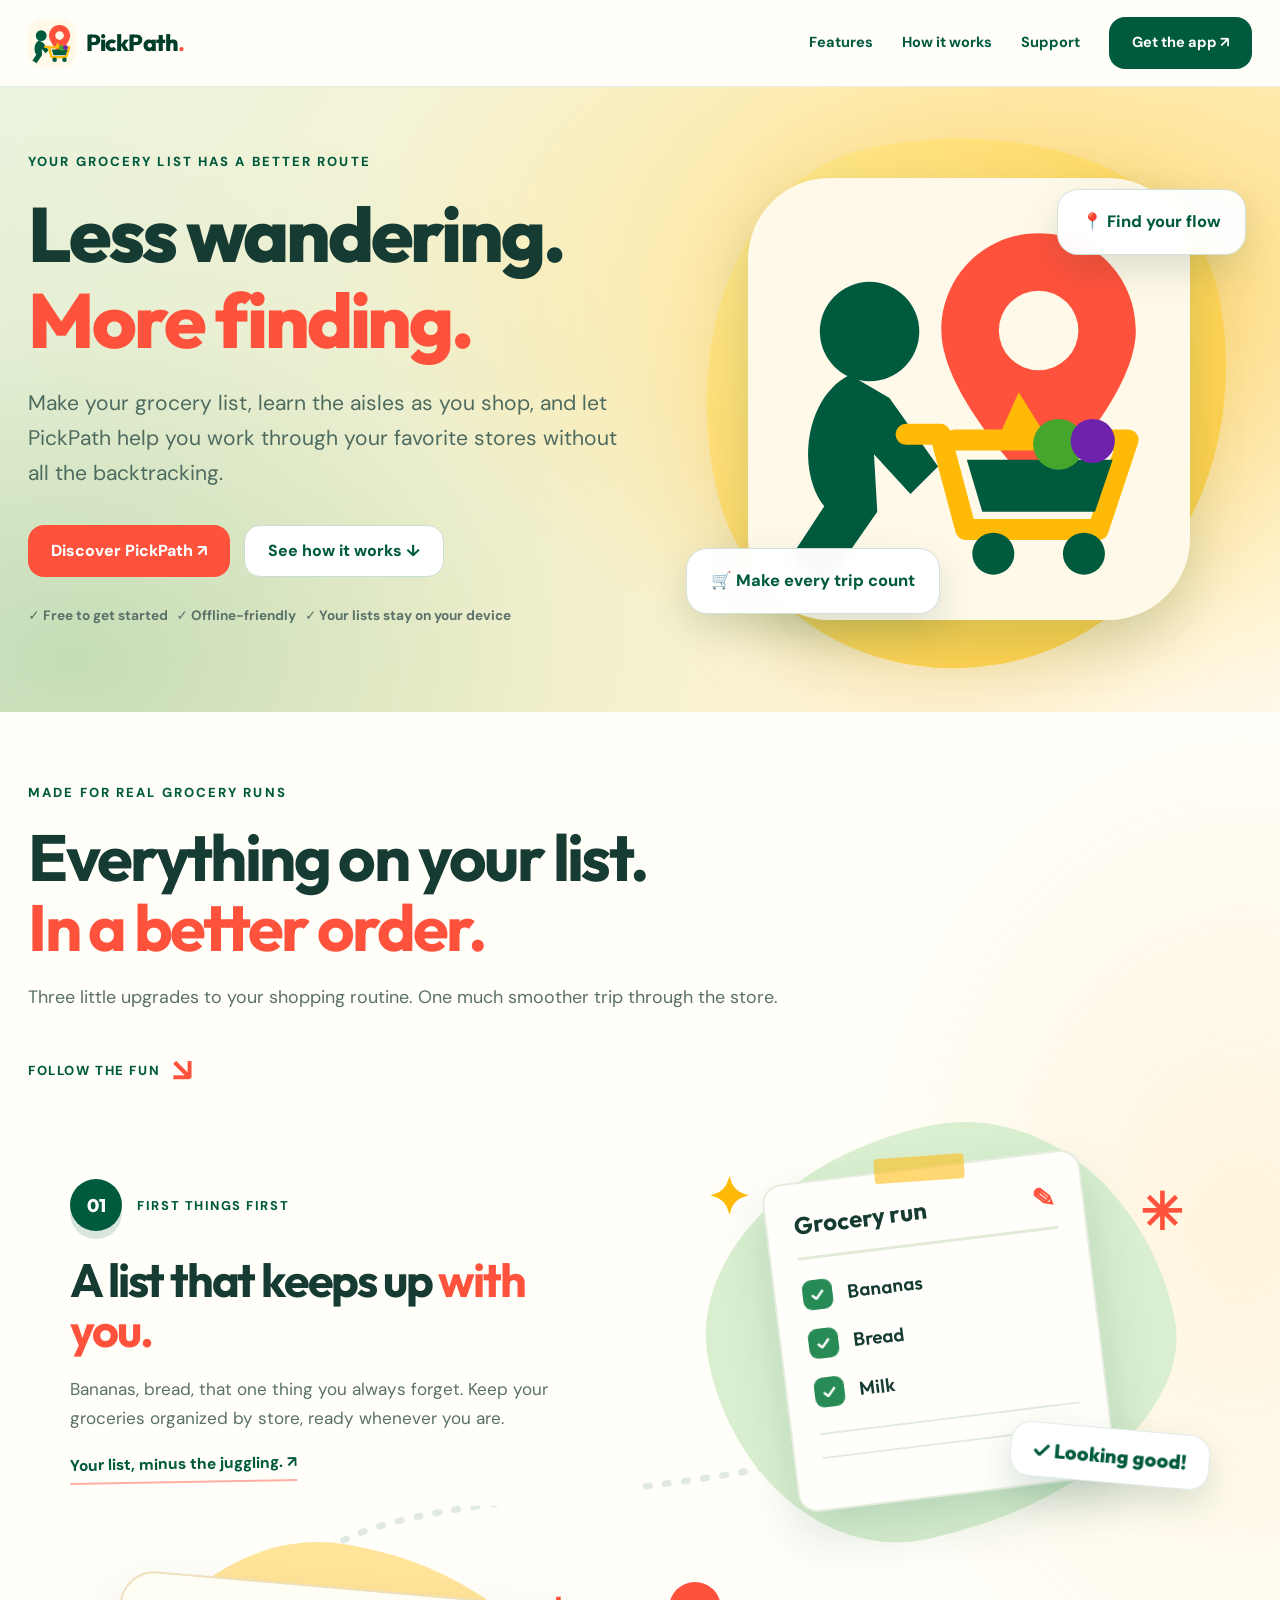
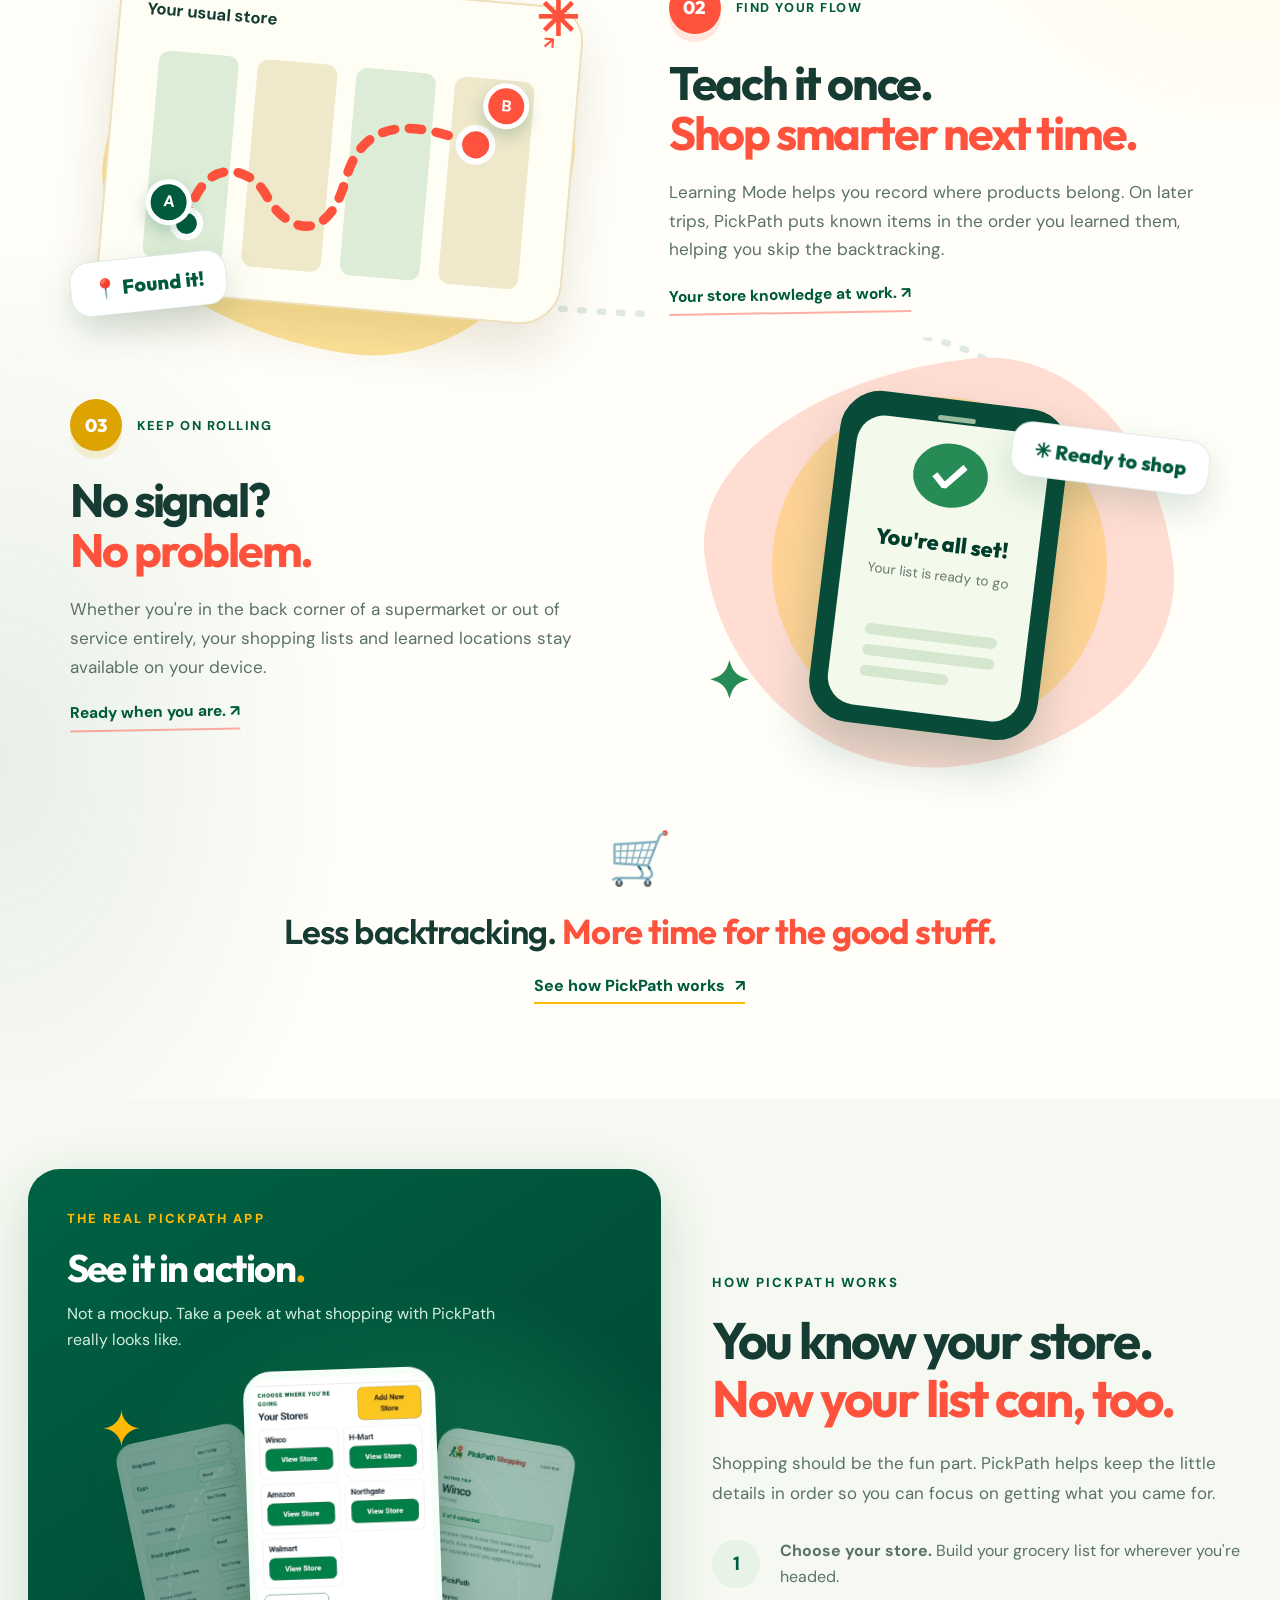
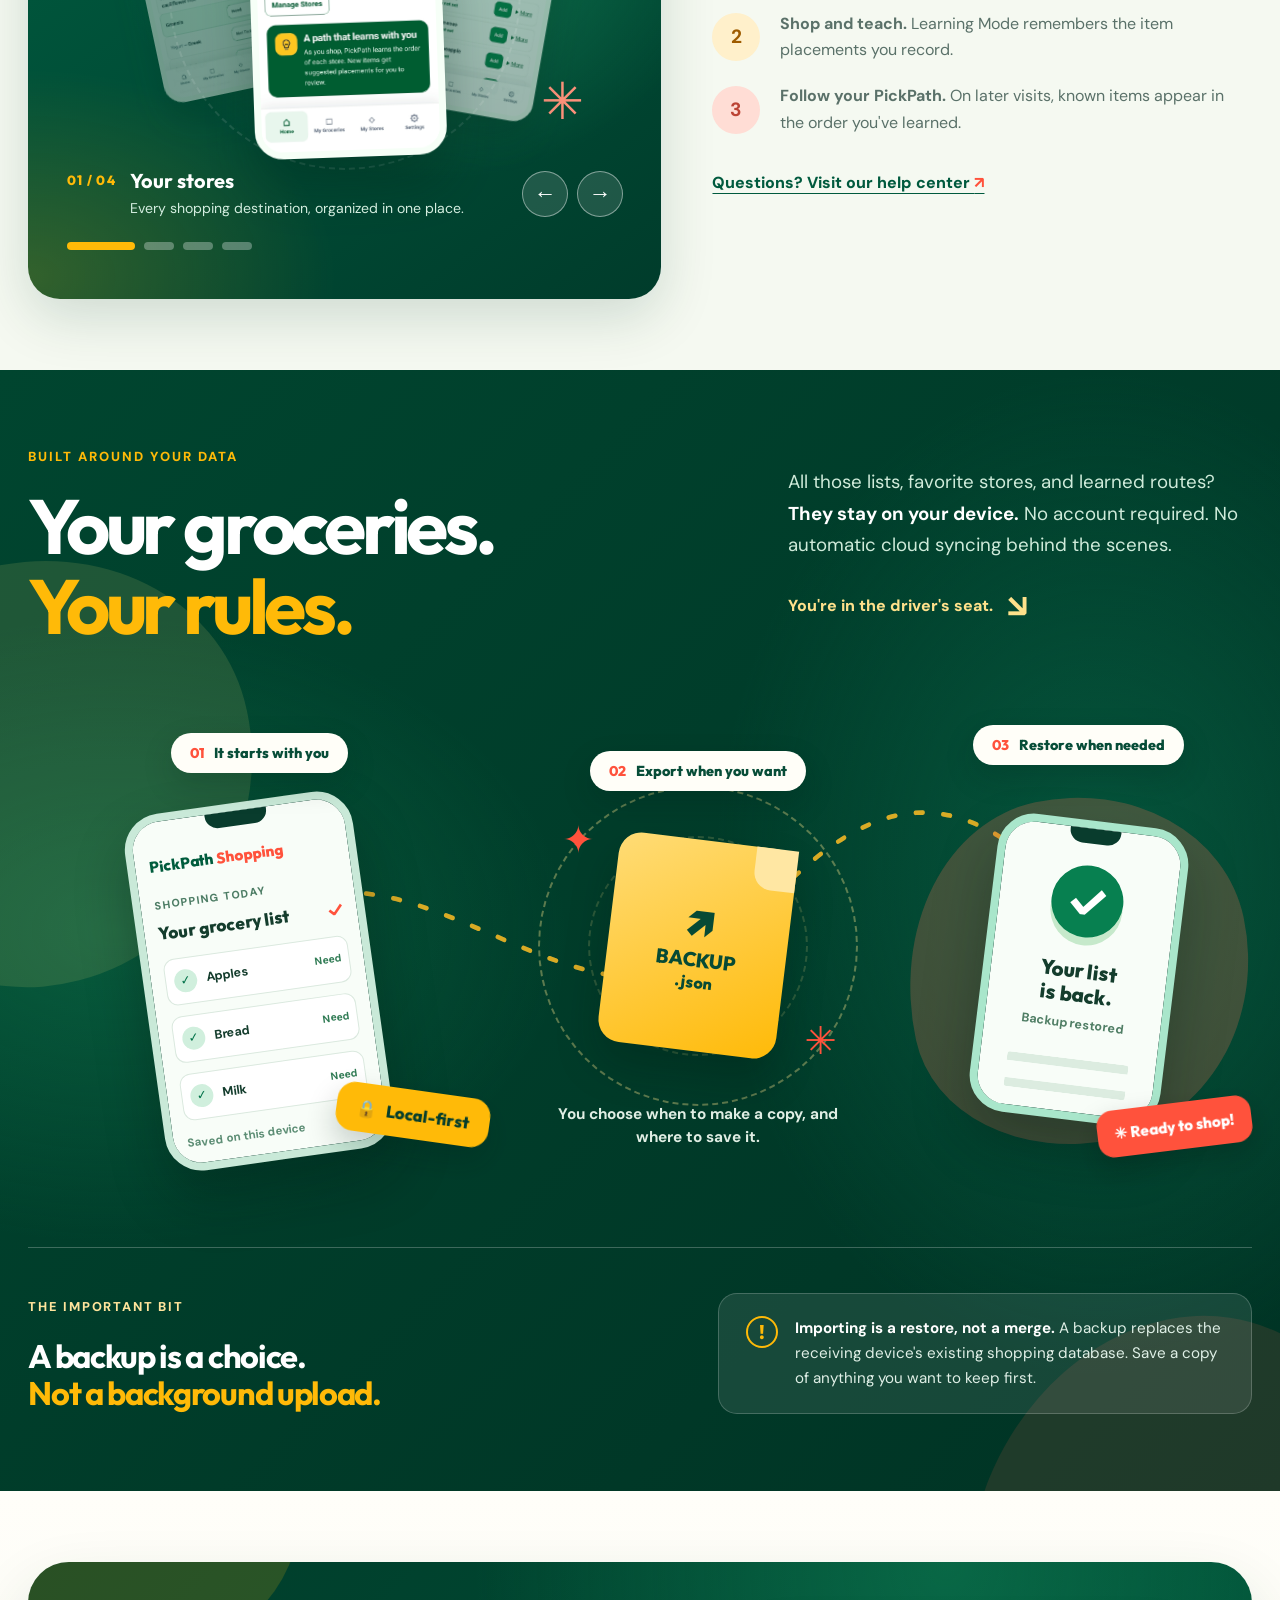
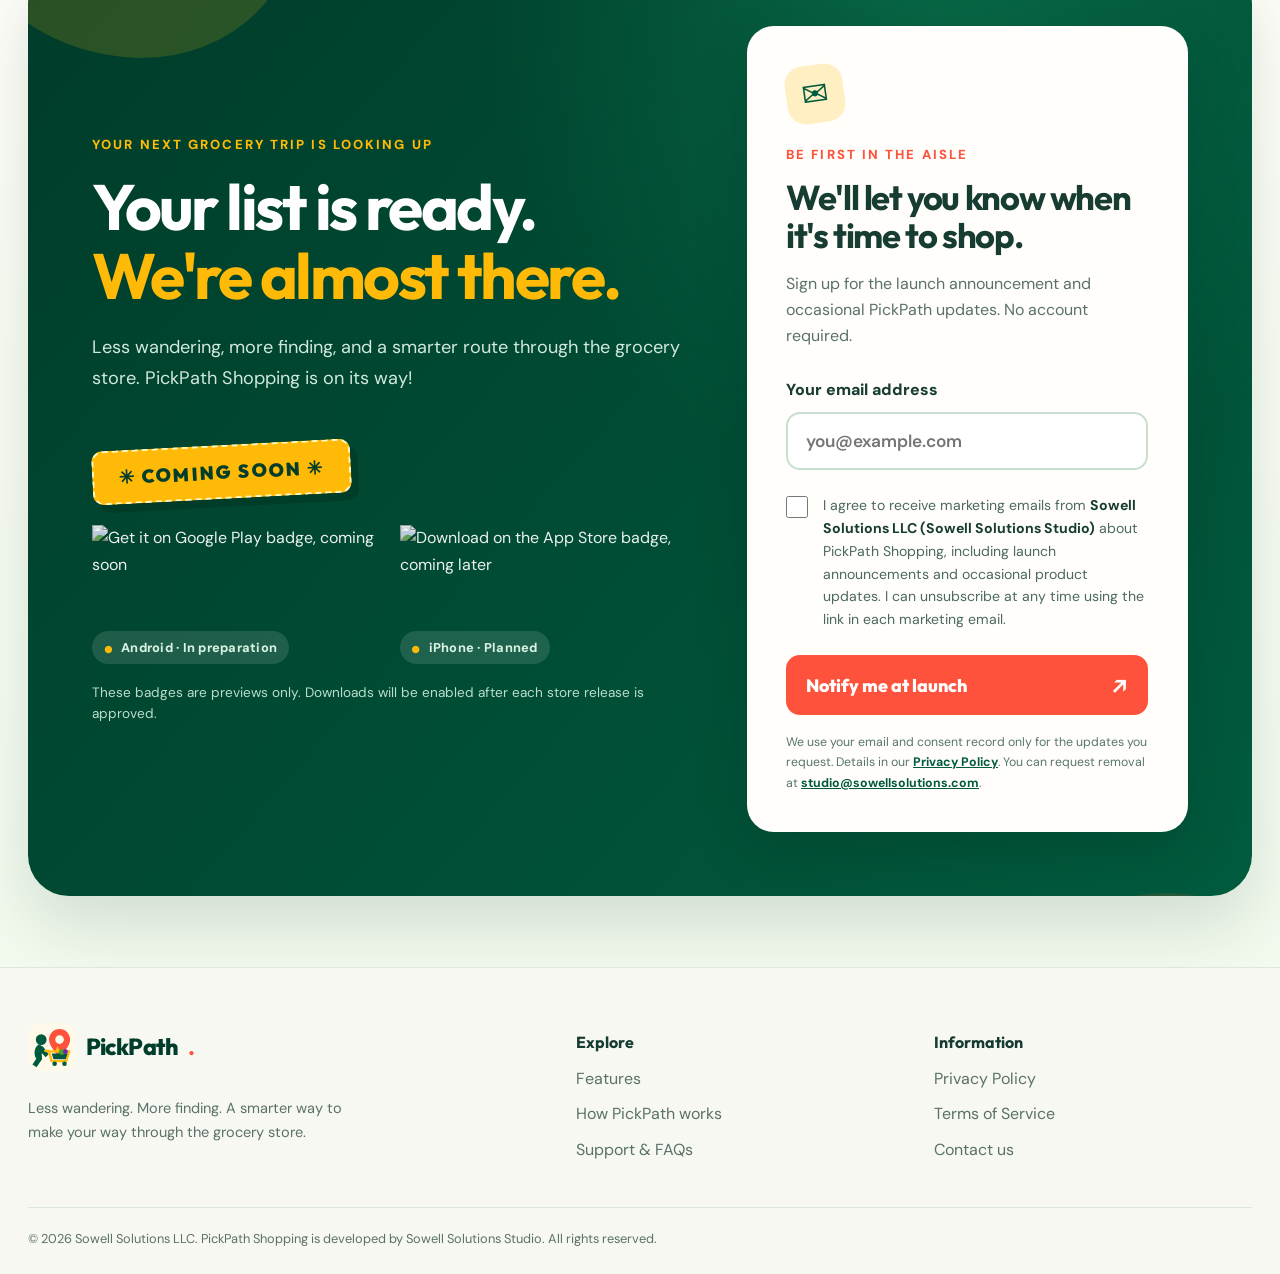
==== index.html @ 741380c3 "feat: launch countdown, non-clickable store badges and consent-based signup" ====
<!doctype html><html lang="en"><head><meta charset="utf-8"><meta name="viewport" content="width=device-width,initial-scale=1"><title>PickPath Shopping | Smarter Grocery Lists & Store Routes</title><meta name="description" content="Keep your grocery list organized by store, learn where items belong, and shop with less backtracking. Meet PickPath Shopping."><meta name="robots" content="noindex,nofollow"><link rel="canonical" href="https://pickpathshopping.com/"><meta property="og:type" content="website"><meta property="og:site_name" content="PickPath Shopping"><meta property="og:title" content="PickPath Shopping | Smarter Grocery Lists & Store Routes"><meta property="og:description" content="Keep your grocery list organized by store, learn where items belong, and shop with less backtracking. Meet PickPath Shopping."><meta property="og:url" content="https://pickpathshopping.com/"><meta name="theme-color" content="#005a3e"><link rel="icon" href="./assets/brand.svg" type="image/svg+xml"><link rel="stylesheet" href="./styles.css"><script type="application/ld+json">{"@context":"https://schema.org","@type":"SoftwareApplication","name":"PickPath Shopping","applicationCategory":"ShoppingApplication","operatingSystem":"Android","description":"A grocery list and store-route planner that learns item placements as you shop.","isAccessibleForFree":true,"publisher":{"@type":"Organization","name":"Sowell Solutions LLC","url":"https://sowellsolutions.com/"},"url":"https://pickpathshopping.com/"}</script></head><body><a class="skip-link" href="#main">Skip to content</a><header class="site-header"><div class="shell nav"><a class="brand" href="./"><img src="assets/brand.svg" alt="" width="48" height="48"><span>PickPath<strong>.</strong></span></a><nav class="nav-links" aria-label="Main navigation"><a href="./#features">Features</a><a href="./#how-it-works">How it works</a><a href="support/">Support</a><a class="btn" href="./#download">Get the app ↗</a></nav></div></header><main id="main"><section class="hero"><div class="shell hero-grid"><div class="hero-copy"><p class="eyebrow">Your grocery list has a better route</p><h1>Less wandering.<br><em>More finding.</em></h1><p class="lead">Make your grocery list, learn the aisles as you shop, and let PickPath help you work through your favorite stores without all the backtracking.</p><div class="hero-actions"><a class="btn btn-coral" href="#download">Discover PickPath ↗</a><a class="btn btn-secondary" href="#how-it-works">See how it works ↓</a></div><p class="reassurance">✓ Free to get started &nbsp; ✓ Offline-friendly &nbsp; ✓ Your lists stay on your device</p></div><div class="hero-art" aria-label="Illustrated PickPath shopping cart and location marker"><div class="art-blob"></div><img class="hero-logo" src="assets/brand.svg" alt="PickPath shopping cart and map marker illustration" width="365" height="365"><div class="float-label label-top"><span>📍 Find your flow</span></div><div class="float-label label-bottom"><span>🛒 Make every trip count</span></div></div></div></section>
<section id="features" class="section feature-journey" aria-labelledby="feature-journey-heading">
  <div class="shell">
    <div class="journey-intro" data-journey-reveal>
      <p class="eyebrow">Made for real grocery runs</p>
      <h2 id="feature-journey-heading">Everything on your list.<br><span>In a better order.</span></h2>
      <p>Three little upgrades to your shopping routine. One much smoother trip through the store.</p>
      <span class="journey-scroll-cue" aria-hidden="true">Follow the fun <span>↘</span></span>
    </div>
    <div class="journey-stage" id="journey-stage">
      <svg class="journey-path" viewBox="0 0 1200 1200" preserveAspectRatio="none" aria-hidden="true" focusable="false">
        <defs>
          <mask id="journey-copy-clearance-mask" maskUnits="userSpaceOnUse" x="0" y="0" width="1200" height="1200">
            <rect width="1200" height="1200" fill="white"/>
            <g class="journey-copy-clearance"></g>
          </mask>
        </defs>
        <g mask="url(#journey-copy-clearance-mask)">
          <path class="journey-path-track" d="M925 35 C1075 115 1080 212 800 285 C550 350 245 315 218 443 C175 570 265 700 385 746 C560 820 1025 720 1035 915 C1040 1020 930 1100 790 1160"/>
          <path class="journey-path-progress" d="M925 35 C1075 115 1080 212 800 285 C550 350 245 315 218 443 C175 570 265 700 385 746 C560 820 1025 720 1035 915 C1040 1020 930 1100 790 1160"/>
        </g>
      </svg>
      <article class="journey-stop journey-stop--list" data-journey-reveal>
        <div class="journey-words">
          <p class="journey-kicker"><span>01</span> First things first</p>
          <h3>A list that keeps up <em>with you.</em></h3>
          <p>Bananas, bread, that one thing you always forget. Keep your groceries organized by store, ready whenever you are.</p>
          <span class="journey-handwritten">Your list, minus the juggling. ↗</span>
        </div>
        <div class="journey-illustration journey-illustration--list" aria-hidden="true">
          <div class="journey-blob journey-blob--green"></div>
          <span class="journey-spark journey-spark--a">✦</span>
          <span class="journey-spark journey-spark--b">✳</span>
          <div class="journey-paper">
            <div class="journey-paper-header"><strong>Grocery run</strong><span>✎</span></div>
            <div class="journey-paper-row"><span class="journey-tick">✓</span><span>Bananas</span></div>
            <div class="journey-paper-row"><span class="journey-tick">✓</span><span>Bread</span></div>
            <div class="journey-paper-row"><span class="journey-tick">✓</span><span>Milk</span></div>
            <div class="journey-paper-line"></div>
          </div>
          <div class="journey-sticker journey-sticker--list">✓ Looking good!</div>
        </div>
      </article>
      <article class="journey-stop journey-stop--learn" data-journey-reveal>
        <div class="journey-illustration journey-illustration--learn" aria-hidden="true">
          <div class="journey-blob journey-blob--gold"></div>
          <div class="journey-aisles">
            <div class="journey-aisles-heading"><strong>Your usual store</strong><span>↗</span></div>
            <div class="journey-aisle-lines"><i></i><i></i><i></i><i></i></div>
            <svg class="journey-mini-route" viewBox="0 0 360 220" focusable="false">
              <path d="M42 167 C50 99 98 106 116 134 S177 182 190 112 S264 55 311 68"/>
              <circle cx="42" cy="167" r="13"/>
              <circle cx="311" cy="68" r="16"/>
            </svg>
            <span class="journey-map-pin journey-map-pin--a">A</span>
            <span class="journey-map-pin journey-map-pin--b">B</span>
          </div>
          <span class="journey-spark journey-spark--c">✳</span>
          <div class="journey-sticker journey-sticker--learn">📍 Found it!</div>
        </div>
        <div class="journey-words">
          <p class="journey-kicker"><span>02</span> Find your flow</p>
          <h3>Teach it once.<br><em>Shop smarter next time.</em></h3>
          <p>Learning Mode helps you record where products belong. On later trips, PickPath puts known items in the order you learned them, helping you skip the backtracking.</p>
          <span class="journey-handwritten">Your store knowledge at work. ↗</span>
        </div>
      </article>
      <article class="journey-stop journey-stop--offline" data-journey-reveal>
        <div class="journey-words">
          <p class="journey-kicker"><span>03</span> Keep on rolling</p>
          <h3>No signal?<br><em>No problem.</em></h3>
          <p>Whether you're in the back corner of a supermarket or out of service entirely, your shopping lists and learned locations stay available on your device.</p>
          <span class="journey-handwritten">Ready when you are. ↗</span>
        </div>
        <div class="journey-illustration journey-illustration--offline" aria-hidden="true">
          <div class="journey-blob journey-blob--coral"></div>
          <div class="journey-offline-halo"></div>
          <div class="journey-phone">
            <div class="journey-phone-speaker"></div>
            <div class="journey-phone-screen">
              <span class="journey-phone-check">✓</span>
              <strong>You're all set!</strong>
              <small>Your list is ready to go</small>
              <div class="journey-phone-lines"><i></i><i></i><i></i></div>
            </div>
          </div>
          <span class="journey-spark journey-spark--d">✦</span>
          <div class="journey-sticker journey-sticker--offline">✳ Ready to shop</div>
        </div>
      </article>
    </div>
    <div class="journey-outro" data-journey-reveal>
      <span class="journey-outro-icon" aria-hidden="true">🛒</span>
      <p>Less backtracking. <strong>More time for the good stuff.</strong></p>
      <a href="#how-it-works">See how PickPath works <span aria-hidden="true">↗</span></a>
    </div>
  </div>
</section><section id="how-it-works" class="section section-soft" aria-labelledby="how-heading">
  <div class="shell split how-grid">
    <div class="app-showcase" aria-roledescription="Screenshot carousel" aria-label="Actual PickPath Shopping app screenshots">
      <div class="showcase-header">
        <p class="eyebrow">The real PickPath app</p>
        <h2>See it in action<span>.</span></h2>
        <p>Not a mockup. Take a peek at what shopping with PickPath really looks like.</p>
      </div>
      <div class="showcase-stage" aria-live="off">
        <span class="showcase-decoration showcase-decoration--one" aria-hidden="true">✦</span>
        <span class="showcase-decoration showcase-decoration--two" aria-hidden="true">✳</span>
        <figure class="showcase-phone is-active" data-showcase-slide data-position="active" aria-hidden="false">
          <img src="assets/screenshots/stores.jpg" width="1014" height="2048" loading="eager" decoding="async" alt="PickPath Shopping Your Stores screen showing stores and the Add New Store button">
        </figure>
        <figure class="showcase-phone" data-showcase-slide data-position="next" aria-hidden="true" inert>
          <img src="assets/screenshots/trip.jpg" width="1014" height="2048" loading="lazy" decoding="async" alt="PickPath Shopping active trip showing shopping progress and learned item placements">
        </figure>
        <figure class="showcase-phone" data-showcase-slide data-position="hidden" aria-hidden="true" inert>
          <img src="assets/screenshots/catalog.jpg" width="1014" height="2048" loading="lazy" decoding="async" alt="PickPath Shopping grocery catalog with search and category suggestions">
        </figure>
        <figure class="showcase-phone" data-showcase-slide data-position="prev" aria-hidden="true" inert>
          <img src="assets/screenshots/grocery-list.jpg" width="1014" height="2048" loading="lazy" decoding="async" alt="PickPath Shopping grocery items with Need and Not Today status controls">
        </figure>
      </div>
      <div class="showcase-controls">
        <div class="showcase-current" aria-live="polite" aria-atomic="true">
          <span class="showcase-count" data-showcase-count>01 / 04</span>
          <div><strong data-showcase-name>Your stores</strong><p data-showcase-description>Every shopping destination, organized in one place.</p></div>
        </div>
        <div class="showcase-arrows">
          <button type="button" class="showcase-arrow" data-showcase-prev aria-label="Previous app screenshot">←</button>
          <button type="button" class="showcase-arrow" data-showcase-next aria-label="Next app screenshot">→</button>
        </div>
      </div>
      <div class="showcase-dots" role="group" aria-label="Choose an app screenshot">
        <button type="button" class="showcase-dot is-active" data-showcase-go="0" aria-label="Show your stores screenshot" aria-pressed="true"></button>
        <button type="button" class="showcase-dot" data-showcase-go="1" aria-label="Show active trip screenshot" aria-pressed="false"></button>
        <button type="button" class="showcase-dot" data-showcase-go="2" aria-label="Show grocery catalog screenshot" aria-pressed="false"></button>
        <button type="button" class="showcase-dot" data-showcase-go="3" aria-label="Show grocery list screenshot" aria-pressed="false"></button>
      </div>
    </div>
    <div class="how-copy">
      <p class="eyebrow">How PickPath works</p>
      <h2 id="how-heading">You know your store. <span>Now your list can, too.</span></h2>
      <p class="how-lead">Shopping should be the fun part. PickPath helps keep the little details in order so you can focus on getting what you came for.</p>
      <ol class="number-list how-steps">
        <li><strong>1</strong><span><b>Choose your store.</b> Build your grocery list for wherever you're headed.</span></li>
        <li><strong>2</strong><span><b>Shop and teach.</b> Learning Mode remembers the item placements you record.</span></li>
        <li><strong>3</strong><span><b>Follow your PickPath.</b> On later visits, known items appear in the order you've learned.</span></li>
      </ol>
      <a class="how-support" href="support/">Questions? Visit our help center <span aria-hidden="true">↗</span></a>
    </div>
  </div>
</section><section id="data-control" class="section data-story" aria-labelledby="data-story-title">
  <div class="shell data-story-shell">
    <div class="data-story-heading" data-data-reveal>
      <div>
        <p class="eyebrow">Built around your data</p>
        <h2 id="data-story-title">Your groceries.<br><span>Your rules.</span></h2>
      </div>
      <div class="data-story-intro">
        <p>All those lists, favorite stores, and learned routes? <strong>They stay on your device.</strong> No account required. No automatic cloud syncing behind the scenes.</p>
        <span class="data-story-signature">You're in the driver's seat. <span aria-hidden="true">↘</span></span>
      </div>
    </div>

    <div class="data-story-stage" aria-label="Illustration showing a grocery list on one device, an optional backup file, and a restored list on another device">
      <svg class="data-travel-line" viewBox="0 0 1200 420" preserveAspectRatio="none" aria-hidden="true" focusable="false">
        <path class="data-travel-guide" d="M185 215 C360 40 550 350 713 182 S970 100 1100 245"/>
        <path class="data-travel-progress" d="M185 215 C360 40 550 350 713 182 S970 100 1100 245"/>
      </svg>
      <div class="data-scene-source" data-data-reveal>
        <span class="data-scene-label">01 <b>It starts with you</b></span>
        <div class="data-phone-wrap">
          <div class="data-phone data-phone-primary" aria-hidden="true">
            <div class="data-phone-notch"></div>
            <div class="data-phone-inner">
              <div class="data-phone-brand">PickPath <span>Shopping</span></div>
              <div class="data-phone-section">Shopping today</div>
              <div class="data-phone-store">Your grocery list <span>✓</span></div>
              <div class="data-phone-item"><span class="data-check">✓</span> Apples <small>Need</small></div>
              <div class="data-phone-item"><span class="data-check">✓</span> Bread <small>Need</small></div>
              <div class="data-phone-item"><span class="data-check">✓</span> Milk <small>Need</small></div>
              <div class="data-phone-bottom">Saved on this device</div>
            </div>
          </div>
          <div class="data-local-stamp" aria-hidden="true"><span>🔒</span> Local-first</div>
        </div>
      </div>

      <div class="data-scene-export" data-data-reveal>
        <span class="data-scene-label">02 <b>Export when you want</b></span>
        <div class="data-backup-art" aria-hidden="true">
          <span class="data-orbit data-orbit--outer"></span><span class="data-orbit data-orbit--inner"></span>
          <div class="data-backup-file"><span class="data-backup-fold"></span><span class="data-backup-symbol">↗</span><strong>BACKUP</strong><small>.json</small></div>
          <span class="data-backup-spark data-backup-spark--one">✦</span>
          <span class="data-backup-spark data-backup-spark--two">✳</span>
        </div>
        <p>You choose when to make a copy, and where to save it.</p>
      </div>

      <div class="data-scene-restore" data-data-reveal>
        <span class="data-scene-label">03 <b>Restore when needed</b></span>
        <div class="data-restore-art" aria-hidden="true">
          <div class="data-restore-glow"></div>
          <div class="data-phone data-phone-secondary">
            <div class="data-phone-notch"></div>
            <div class="data-phone-inner data-phone-inner--restore">
              <span class="data-restore-check">✓</span>
              <strong>Your list<br>is back.</strong>
              <small>Backup restored</small>
              <span class="data-restore-lines"></span>
            </div>
          </div>
          <span class="data-restore-tag">✳ Ready to shop!</span>
        </div>
      </div>
    </div>

    <div class="data-story-footer" data-data-reveal>
      <div>
        <p class="data-story-footer-kicker">The important bit</p>
        <h3>A backup is a choice.<br><em>Not a background upload.</em></h3>
      </div>
      <div class="data-story-note">
        <span class="data-note-icon" aria-hidden="true">!</span>
        <p><strong>Importing is a restore, not a merge.</strong> A backup replaces the receiving device's existing shopping database. Save a copy of anything you want to keep first.</p>
      </div>
    </div>
  </div>
</section><section id="download" class="section launch-section" aria-labelledby="launch-title">
  <div class="shell launch-shell">
    <div class="launch-panel">
      <div class="launch-gleam launch-gleam--one" aria-hidden="true"></div>
      <div class="launch-gleam launch-gleam--two" aria-hidden="true"></div>
      <div class="launch-content">
        <p class="eyebrow">Your next grocery trip is looking up</p>
        <h2 id="launch-title">Your list is ready.<br><em>We're almost there.</em></h2>
        <p class="launch-lead">Less wandering, more finding, and a smarter route through the grocery store. PickPath Shopping is on its way!</p>
        <div class="launch-availability" aria-label="Upcoming app store releases">
          <div class="launch-ribbon" aria-label="Coming soon">✳ COMING SOON ✳</div>
          <div class="launch-store-row">
            <div class="launch-store" aria-label="Google Play, coming soon. Not yet available for download">
              <img src="https://play.google.com/intl/en_us/badges/static/images/badges/en_badge_web_generic.png"
                width="300" height="116" loading="lazy" decoding="async"
                alt="Get it on Google Play badge, coming soon">
              <span class="launch-store-status"><span aria-hidden="true">●</span> Android · In preparation</span>
            </div>
            <div class="launch-store" aria-label="App Store, coming later. Not yet available for download">
              <img src="https://developer.apple.com/assets/elements/badges/download-on-the-app-store.svg"
                width="270" height="90" loading="lazy" decoding="async"
                alt="Download on the App Store badge, coming later">
              <span class="launch-store-status"><span aria-hidden="true">●</span> iPhone · Planned</span>
            </div>
          </div>
          <p class="launch-availability-note">These badges are previews only. Downloads will be enabled after each store release is approved.</p>
        </div>
      </div>
      <div class="launch-signup-card">
        <div class="launch-form-heading">
          <span class="launch-form-icon" aria-hidden="true">✉</span>
          <p class="eyebrow">Be first in the aisle</p>
          <h3>We'll let you know when it's time to shop.</h3>
          <p>Sign up for the launch announcement and occasional PickPath updates. No account required.</p>
        </div>
        <form class="launch-form" action="https://script.google.com/macros/s/AKfycbwe_TGmwyWOcVIMUKmUR5383a-vbyUsf3jMcmv1ejSH3upw9HkjxZfm3RiAGZ_0wnws/exec" method="POST" accept-charset="UTF-8" data-pickpath-signup>
          <label for="launch-email">Your email address</label>
          <div class="launch-email-wrap">
            <input id="launch-email" name="email" type="email" autocomplete="email"
              placeholder="you@example.com" maxlength="254" required>
          </div>
          <div class="launch-consent">
            <input type="checkbox" id="launch-marketing-consent" name="marketingConsent" value="yes" required>
            <label for="launch-marketing-consent">I agree to receive marketing emails from <strong>Sowell Solutions LLC (Sowell Solutions Studio)</strong> about PickPath Shopping, including launch announcements and occasional product updates. I can unsubscribe at any time using the link in each marketing email.</label>
          </div>
          <input type="hidden" name="siteOrigin" value="https://sowellsolutionsstudio.github.io">
          <input type="hidden" name="consentVersion" value="2026-11-07-v1">
          <div class="launch-honeypot" aria-hidden="true">
            <label for="launch-company-website">Leave this field blank</label>
            <input id="launch-company-website" type="text" name="companyWebsite" tabindex="-1" autocomplete="off">
          </div>
          <button type="submit" class="launch-submit">Notify me at launch <span aria-hidden="true">↗</span></button>
          <p class="launch-legal">We use your email and consent record only for the updates you request. Details in our <a href="privacy/">Privacy Policy</a>. You can request removal at <a href="mailto:studio@sowellsolutions.com?subject=PickPath%20Email%20Unsubscribe">studio@sowellsolutions.com</a>.</p>
        </form>
      </div>
    </div>
  </div>
</section></main><footer class="site-footer"><div class="shell"><div class="footer-grid"><div><a class="brand" href="./"><img src="assets/brand.svg" alt="" width="48" height="48">PickPath<strong>.</strong></a><p>Less wandering. More finding. A smarter way to make your way through the grocery store.</p></div><div class="footer-col"><h3>Explore</h3><a href="./#features">Features</a><a href="./#how-it-works">How PickPath works</a><a href="support/">Support &amp; FAQs</a></div><div class="footer-col"><h3>Information</h3><a href="privacy/">Privacy Policy</a><a href="terms/">Terms of Service</a><a href="mailto:studio@sowellsolutions.com">Contact us</a></div></div><div class="footer-bottom">© 2026 Sowell Solutions LLC. PickPath Shopping is developed by Sowell Solutions Studio. All rights reserved.</div></div></footer><script src="scripts/feature-journey.js" defer></script><script src="scripts/showcase.js" defer></script><script src="scripts/data-story.js" defer></script><script src="scripts/launch-signup.js" defer></script></body></html>
---- styles.css ----
@import url('https://fonts.googleapis.com/css2?family=DM+Sans:wght@400;500;600;700&family=Outfit:wght@400;500;600;700;800&display=swap');
:root{--green:#005a3e;--green-deep:#003d2b;--orange:#ff523c;--gold:#ffba08;--cream:#faf8ee;--ink:#153b32;--muted:#5a7169;--line:#dce7df;--shadow:0 22px 65px rgba(2,75,50,.09)}
*{box-sizing:border-box}html{scroll-behavior:smooth}body{margin:0;background:#fffef9;color:var(--ink);font:16px/1.65 'DM Sans',system-ui,sans-serif;-webkit-font-smoothing:antialiased}h1,h2,h3,.brand{font-family:Outfit,system-ui,sans-serif;line-height:1.13;letter-spacing:-.04em}h1{font-size:clamp(3rem,6vw,6.4rem);font-weight:800;margin:18px 0 22px}h2{font-size:clamp(2.1rem,4vw,3.8rem);margin:0 0 22px}h3{font-size:1.45rem;margin:10px 0}p{margin:0 0 20px}a{color:var(--green)}a:hover{color:var(--orange)}.skip-link{position:absolute;top:-80px;left:16px;background:white;padding:12px;z-index:20}.skip-link:focus{top:12px}.shell{width:min(1180px,calc(100% - 42px));margin:auto}.site-header{position:relative;z-index:5;background:#fffef9;border-bottom:1px solid rgba(0,90,62,.1)}.nav{display:flex;align-items:center;justify-content:space-between;gap:24px;min-height:86px}.brand{display:inline-flex;align-items:center;gap:10px;color:var(--green-deep);font-size:1.45rem;font-weight:800;text-decoration:none;white-space:nowrap}.brand img{width:48px;height:48px;border-radius:14px;object-fit:cover}.brand strong{color:var(--orange)}.nav-links{display:flex;align-items:center;gap:29px;flex-wrap:wrap}.nav-links a{text-decoration:none;font-weight:700;font-size:.91rem}.btn{display:inline-flex;align-items:center;justify-content:center;gap:10px;min-height:52px;border-radius:16px;padding:12px 23px;background:var(--green);color:#fff;text-decoration:none;font-weight:800;transition:transform .2s,background .2s,box-shadow .2s}.btn:hover{color:#fff;background:var(--green-deep);transform:translateY(-2px);box-shadow:0 10px 25px rgba(0,90,62,.22)}.btn-secondary{background:white;color:var(--green);border:1px solid #c9ded2}.btn-secondary:hover{background:#f1f8f0;color:var(--green)}.btn-coral{background:var(--orange)}.btn-coral:hover{background:#dc402e}.eyebrow{font-size:.82rem;text-transform:uppercase;letter-spacing:.16em;font-weight:800;color:var(--green);margin:0 0 18px}.hero{overflow:hidden;background:radial-gradient(circle at 70% 14%,#fff7ce 0,transparent 39%),linear-gradient(125deg,#f6f8e9 0%,#fffef9 65%);padding:94px 0 105px}.hero-grid{display:grid;grid-template-columns:1.15fr .85fr;align-items:center;gap:40px}.hero-copy{max-width:660px}.hero h1 em{font-style:normal;color:var(--orange)}.lead{font-size:clamp(1.12rem,2vw,1.32rem);color:#4e6b60;max-width:570px}.hero-actions{display:flex;gap:14px;flex-wrap:wrap;margin:34px 0 28px}.reassurance{font-size:.85rem;font-weight:700;color:var(--muted)}.hero-art{position:relative;min-height:480px;display:grid;place-items:center}.art-blob{width:min(100%,470px);aspect-ratio:1;border-radius:41% 59% 53% 47%/56% 40% 60% 44%;background:#ffdb74;transform:rotate(-12deg);position:absolute;box-shadow:0 30px 90px rgba(255,186,8,.17)}.hero-logo{position:relative;width:min(86%,365px);aspect-ratio:1;object-fit:cover;border-radius:34%;background:white;box-shadow:0 28px 68px rgba(0,64,41,.18);transform:rotate(5deg)}.float-label{position:absolute;background:white;border:1px solid #e3ebdf;border-radius:18px;padding:11px 16px;box-shadow:var(--shadow);font-weight:800;color:var(--green);font-size:.9rem}.label-top{right:-4px;top:13%}.label-bottom{bottom:10%;left:-6%}.section{padding:110px 0}.section-soft{background:#f5f9f1}.section-head{max-width:680px;margin-bottom:46px}.section-head p:not(.eyebrow){font-size:1.1rem;color:var(--muted)}.feature-grid{display:grid;grid-template-columns:repeat(3,1fr);gap:22px}.feature{padding:34px 30px;border:1px solid var(--line);border-radius:26px;background:#fff;box-shadow:0 10px 35px rgba(0,75,49,.035)}.feature-icon{width:58px;height:58px;border-radius:18px;display:grid;place-items:center;font-size:1.8rem;background:#e4f4dd;margin-bottom:26px}.feature:nth-child(2) .feature-icon{background:#fff1ce}.feature:nth-child(3) .feature-icon{background:#ffe8e2}.feature p{color:var(--muted);margin:0}.split{display:grid;grid-template-columns:1fr 1fr;gap:80px;align-items:center}.story-panel{padding:44px;border-radius:35px;background:var(--green);color:white;min-height:390px;display:flex;flex-direction:column;justify-content:center;box-shadow:var(--shadow)}.story-panel .route{display:flex;align-items:center;gap:10px;flex-wrap:wrap;margin:26px 0}.route span{background:rgba(255,255,255,.13);border:1px solid rgba(255,255,255,.26);padding:12px 14px;border-radius:13px;font-weight:800}.route b{color:var(--gold)}.story-panel p{color:#d5eadf}.number-list{padding:0;margin:28px 0;list-style:none}.number-list li{display:flex;gap:16px;margin:20px 0;color:var(--muted)}.number-list strong{display:grid;place-items:center;flex:0 0 38px;height:38px;border-radius:50%;background:#e7f3e6;color:var(--green)}.cta{background:var(--green-deep);color:white;border-radius:36px;padding:70px clamp(28px,6vw,78px);display:flex;align-items:center;justify-content:space-between;gap:30px}.cta h2{max-width:650px;margin:0 0 16px}.cta p{color:#c6e0d2;margin:0}.cta .eyebrow{color:var(--gold)}.cta .btn{white-space:nowrap}.site-footer{background:#f7f8f1;padding:55px 0 25px;border-top:1px solid var(--line)}.footer-grid{display:grid;grid-template-columns:1.6fr 1fr 1fr;gap:40px}.footer-grid p{max-width:320px;color:var(--muted);font-size:.91rem;margin-top:18px}.footer-col h3{font-size:1rem;letter-spacing:0;margin-bottom:15px}.footer-col a{display:block;margin:9px 0;text-decoration:none;color:var(--muted)}.footer-bottom{border-top:1px solid var(--line);margin-top:35px;padding-top:20px;color:var(--muted);font-size:.8rem}.page-hero{background:linear-gradient(125deg,#f4f9ec,#fffef8);padding:90px 0 65px}.page-hero h1{font-size:clamp(2.8rem,5vw,4.8rem);margin:0 0 18px}.page-hero p{max-width:700px;color:var(--muted);font-size:1.14rem}.legal{max-width:820px;padding:70px 0 120px}.legal h2{font-size:1.65rem;letter-spacing:-.025em;margin:42px 0 13px}.legal p,.legal li{color:#425e54}.legal ul{padding-left:24px}.legal .notice{background:#f0f7ed;padding:22px 27px;border-radius:17px;border-left:4px solid var(--green)}.faq{max-width:880px}.faq details{border-bottom:1px solid var(--line);padding:20px 0}.faq summary{font-weight:800;font-size:1.12rem;cursor:pointer}.faq details p{margin:14px 0 0;color:var(--muted)}.mobile-menu{display:none}
@media(max-width:900px){.hero-grid{grid-template-columns:1fr}.hero-art{min-height:350px}.hero-logo{max-width:290px}.art-blob{max-width:350px}.label-top{right:4%}.label-bottom{left:4%}.feature-grid{grid-template-columns:1fr 1fr}.split{gap:35px}.cta{flex-direction:column;align-items:flex-start}}@media(max-width:650px){.nav{min-height:74px;align-items:flex-start;padding:15px 0;flex-direction:column;gap:12px}.nav-links{gap:16px}.nav-links a{font-size:.83rem}.nav-links .btn{min-height:42px;padding:8px 13px}.hero{padding:58px 0 65px}.hero-art{min-height:300px}.hero-logo{max-width:235px}.float-label{font-size:.75rem;padding:9px 12px}.section{padding:72px 0}.feature-grid,.split,.footer-grid{grid-template-columns:1fr}.feature{padding:27px}.story-panel{min-height:310px;padding:30px}.cta{border-radius:23px;padding:35px 26px}.page-hero{padding:65px 0 45px}.legal{padding:40px 0 80px}}@media(prefers-reduced-motion:reduce){html{scroll-behavior:auto}*,*::before,*::after{transition:none!important;animation:none!important}}

/*
 * Full-viewport marketing layout.
 * Only privacy and terms use the narrower .legal reading column.
 * All public-facing marketing sections keep small, fluid edge gutters.
 */
:root {
  --site-gutter: clamp(16px, 2.2vw, 44px);
}
.site-header .shell,
.site-footer .shell,
.hero .shell,
#features .shell,
#how-it-works .shell,
#download .shell,
.page-hero .shell,
.support-content.shell {
  width: calc(100% - (var(--site-gutter) * 2));
  max-width: none;
  margin-inline: auto;
}
.hero {
  padding-block: clamp(38px, 4.4vw, 72px);
}
.hero-grid {
  grid-template-columns: minmax(0, 1.04fr) minmax(0, .96fr);
  gap: clamp(22px, 3.5vw, 78px);
}
.hero-copy,
.hero-copy .lead,
.section-head {
  max-width: none;
}
.hero-art {
  min-height: clamp(360px, 40vw, 620px);
}
.art-blob {
  width: min(94%, 640px);
}
.hero-logo {
  width: min(82%, 540px);
}
.section {
  padding-block: clamp(56px, 5.5vw, 94px);
}
.section-head {
  margin-bottom: clamp(26px, 3.2vw, 52px);
}
.feature-grid {
  gap: clamp(16px, 2vw, 28px);
}
.split {
  grid-template-columns: minmax(0, 1fr) minmax(0, 1fr);
  gap: clamp(28px, 4vw, 88px);
}
.story-panel {
  padding: clamp(28px, 3vw, 55px);
}
.cta {
  padding: clamp(28px, 4vw, 70px);
}
.support-content {
  padding-block: clamp(48px, 5vw, 82px);
}
.support-content .faq {
  max-width: none;
}
.support-content .notice {
  max-width: 100%;
}
@media (max-width: 900px) {
  .hero-grid {
    grid-template-columns: 1fr;
  }
  .hero-art {
    min-height: clamp(310px, 52vw, 490px);
  }
  .art-blob {
    width: min(80%, 500px);
  }
  .hero-logo {
    width: min(65%, 380px);
    max-width: none;
  }
  .split {
    gap: 28px;
  }
}
@media (max-width: 650px) {
  :root {
    --site-gutter: 17px;
  }
  .hero {
    padding-block: 42px 50px;
  }
  .hero-art {
    min-height: 310px;
  }
  .hero-logo {
    width: min(72%, 260px);
  }
  .art-blob {
    width: min(90%, 330px);
  }
  .section {
    padding-block: 55px;
  }
  .split {
    grid-template-columns: 1fr;
  }
}


/* Hero refresh: richer existing gradients, uncropped artwork, coordinated motion. */
.hero {
  position: relative;
  overflow: hidden;
  background:
    radial-gradient(ellipse 63% 72% at 76% 25%, rgba(255, 204, 73, .58) 0%, rgba(255, 222, 116, .34) 47%, transparent 83%),
    radial-gradient(ellipse 60% 86% at 5% 79%, rgba(154, 199, 153, .52) 0%, rgba(211, 231, 199, .30) 55%, transparent 89%),
    linear-gradient(122deg, #eaf3dd 0%, #fff3ce 48%, #fffaf0 100%);
  background-size: 116% 116%;
  animation: heroGradientDrift 16s ease-in-out infinite alternate;
}
.hero-grid {
  position: relative;
}
.hero-art {
  isolation: isolate;
  overflow: visible;
  padding-block: 18px;
  animation: heroArtworkEntrance 1.1s cubic-bezier(.19,1,.22,1) both;
}
.art-blob {
  z-index: 0;
  background: linear-gradient(145deg, #ffe68c 6%, #ffd456 65%, #ffcf48 100%);
  box-shadow: 0 26px 95px rgba(225, 160, 32, .23);
  animation: heroBlobDrift 11s ease-in-out infinite alternate;
}
.hero-logo {
  z-index: 1;
  display: block;
  width: min(78%, 510px);
  max-width: none;
  height: auto;
  aspect-ratio: 1;
  object-fit: contain;
  border-radius: 0;
  background: transparent;
  box-shadow: none;
  transform: none;
  filter: drop-shadow(0 22px 26px rgba(0, 72, 46, .16));
  animation: heroLogoFloat 6s ease-in-out infinite;
}
.float-label {
  z-index: 2;
  min-height: 66px;
  display: flex;
  align-items: center;
  justify-content: center;
  font-size: clamp(1.03rem, 1.19vw, 1.25rem);
  line-height: 1.3;
  white-space: nowrap;
  padding: 15px 24px;
  border-radius: 21px;
  border: 1px solid rgba(0, 90, 62, .18);
  box-shadow: 0 15px 38px rgba(0, 64, 42, .14);
  background: rgba(255, 255, 255, .97);
  backdrop-filter: blur(8px);
  -webkit-backdrop-filter: blur(8px);
  opacity: 0;
}
.float-label span {
  display: block;
}
.label-top {
  right: 1%;
  top: 9%;
  animation: heroTagReveal .8s cubic-bezier(.2,1.55,.4,1) 1s forwards;
}
.label-bottom {
  bottom: 8%;
  left: 0;
  animation: heroTagReveal .8s cubic-bezier(.2,1.55,.4,1) 1.35s forwards;
}
.label-top span {
  animation: heroTopTagFloat 5.2s ease-in-out 2s infinite;
}
.label-bottom span {
  animation: heroBottomTagFloat 5.7s ease-in-out 2.2s infinite;
}
.hero-copy > .eyebrow,
.hero-copy > h1,
.hero-copy > .lead,
.hero-copy > .hero-actions,
.hero-copy > .reassurance {
  animation: heroCopyEntrance .85s cubic-bezier(.2,.8,.2,1) both;
}
.hero-copy > .eyebrow { animation-delay: .08s; }
.hero-copy > h1 { animation-delay: .20s; }
.hero-copy > .lead { animation-delay: .34s; }
.hero-copy > .hero-actions { animation-delay: .46s; }
.hero-copy > .reassurance { animation-delay: .57s; }

@keyframes heroGradientDrift {
  0% { background-position: 0% 0%; }
  100% { background-position: 100% 100%; }
}
@keyframes heroArtworkEntrance {
  from { opacity: 0; transform: translate3d(0, 30px, 0) scale(.95); }
  to { opacity: 1; transform: translate3d(0, 0, 0) scale(1); }
}
@keyframes heroCopyEntrance {
  from { opacity: 0; transform: translate3d(0, 23px, 0); }
  to { opacity: 1; transform: translate3d(0, 0, 0); }
}
@keyframes heroBlobDrift {
  0% { transform: translate3d(-10px, 8px, 0) rotate(-13deg); border-radius: 41% 59% 53% 47% / 56% 40% 60% 44%; }
  50% { transform: translate3d(9px, -14px, 0) rotate(-5deg); border-radius: 49% 51% 43% 57% / 46% 55% 45% 54%; }
  100% { transform: translate3d(-3px, 5px, 0) rotate(-11deg); border-radius: 55% 45% 53% 47% / 58% 43% 57% 42%; }
}
@keyframes heroLogoFloat {
  0%, 100% { transform: translate3d(0, 0, 0) rotate(-1.5deg); }
  50% { transform: translate3d(0, -15px, 0) rotate(2deg); }
}
@keyframes heroTagReveal {
  0% { opacity: 0; transform: translate3d(0, 23px, 0) scale(.8); }
  70% { opacity: 1; transform: translate3d(0, -3px, 0) scale(1.04); }
  100% { opacity: 1; transform: translate3d(0, 0, 0) scale(1); }
}
@keyframes heroTopTagFloat {
  0%, 100% { transform: translate3d(0, 0, 0); }
  50% { transform: translate3d(-5px, -8px, 0); }
}
@keyframes heroBottomTagFloat {
  0%, 100% { transform: translate3d(0, 0, 0); }
  50% { transform: translate3d(6px, 9px, 0); }
}
@media (max-width: 900px) {
  .hero-logo {
    width: min(69%, 390px);
    max-width: none;
  }
  .label-top { right: 2%; }
  .label-bottom { left: 2%; }
}
@media (max-width: 650px) {
  .hero-art {
    min-height: 360px;
  }
  .hero-logo {
    width: min(74%, 270px);
  }
  .float-label {
    min-height: 48px;
    font-size: clamp(.84rem, 3.1vw, 1rem);
    padding: 10px 13px;
    border-radius: 15px;
  }
  .label-top { top: 3%; right: 0; }
  .label-bottom { bottom: 3%; left: 0; }
}
@media (prefers-reduced-motion: reduce) {
  .hero,
  .hero-art,
  .art-blob,
  .hero-logo,
  .float-label,
  .float-label span,
  .hero-copy > .eyebrow,
  .hero-copy > h1,
  .hero-copy > .lead,
  .hero-copy > .hero-actions,
  .hero-copy > .reassurance {
    animation: none !important;
    transition: none !important;
  }
  .hero-art,
  .hero-logo,
  .art-blob,
  .float-label,
  .hero-copy > .eyebrow,
  .hero-copy > h1,
  .hero-copy > .lead,
  .hero-copy > .hero-actions,
  .hero-copy > .reassurance {
    opacity: 1 !important;
  }
  .hero-logo { transform: none; }
  .art-blob { transform: rotate(-12deg); }
  .float-label { transform: none; }
}


/* Feature journey: lively editorial illustrations and a route that draws while scrolling. */
.feature-journey {
  overflow: hidden;
  background:
    radial-gradient(ellipse 39% 33% at 97% 26%, rgba(255,193,56,.15),transparent 80%),
    radial-gradient(ellipse 35% 34% at 0% 83%,rgba(0,90,62,.09),transparent 80%),
    #fffef9;
}
.journey-intro {
  position: relative;
  max-width: 1050px;
  z-index: 2;
}
.journey-intro h2 {
  font-size: clamp(3.05rem,5.1vw,6.15rem);
  line-height: 1.08;
  margin-bottom: 20px;
}
.journey-intro h2 span { color: var(--orange); }
.journey-intro > p:not(.eyebrow) {
  color: var(--muted);
  max-width: 775px;
  font-size: clamp(1.08rem,1.4vw,1.28rem);
}
.journey-scroll-cue {
  color: var(--green);
  display: inline-flex;
  align-items: center;
  gap: 12px;
  font-size: .82rem;
  letter-spacing: .12em;
  text-transform: uppercase;
  font-weight: 800;
  margin: 12px 0 30px;
}
.journey-scroll-cue span {
  color: var(--orange);
  font-size: 2rem;
  animation: journeyNudge 2.6s ease-in-out infinite;
}
.journey-stage { position: relative; isolation: isolate; }
.journey-path {
  pointer-events: none;
  position: absolute;
  z-index: -1;
  top: 5%;
  left: 50%;
  width: min(90%,1300px);
  height: 90%;
  overflow: visible;
  transform: translateX(-50%);
}
.journey-path path {
  fill: none;
  stroke-linecap: round;
  stroke-linejoin: round;
  stroke-width: 7px;
}
.journey-path-track { stroke: rgba(0,90,62,.12); stroke-dasharray: 4 17; }
.journey-path-progress { stroke: var(--orange); stroke-dasharray: 4 17; }
.journey-stop {
  display: grid;
  grid-template-columns: minmax(0,1fr) minmax(0,1fr);
  align-items: center;
  gap: clamp(25px,4.5vw,96px);
  position: relative;
  min-height: clamp(380px,31vw,510px);
  padding: 18px clamp(4px,3.3vw,68px);
}
.journey-stop--learn { margin-top: 10px; }
.journey-stop--offline { margin-top: 10px; }
.journey-words { z-index: 2; position: relative; max-width: 700px; }
.journey-kicker {
  text-transform: uppercase;
  color: var(--green);
  letter-spacing: .12em;
  font-size: .8rem;
  font-weight: 800;
  display: flex;
  align-items: center;
  gap: 15px;
  margin: 0;
}
.journey-kicker > span {
  display: grid;
  place-items: center;
  width: 52px;
  height: 52px;
  flex: 0 0 52px;
  border-radius: 50%;
  background: var(--green);
  color: white;
  font: 800 1.14rem Outfit,sans-serif;
  letter-spacing: 0;
  box-shadow: 0 8px 0 rgba(0,90,62,.15);
}
.journey-stop--learn .journey-kicker > span { background: var(--orange); box-shadow: 0 8px 0 rgba(255,82,60,.13); }
.journey-stop--offline .journey-kicker > span { background: #dda300; box-shadow: 0 8px 0 rgba(221,163,0,.13); }
.journey-words h3 {
  font-size: clamp(2.55rem,3.65vw,4.65rem);
  letter-spacing: -.047em;
  margin: 24px 0 20px;
  line-height: 1.07;
}
.journey-words h3 em { color: var(--orange); font-style: normal; }
.journey-words > p:not(.journey-kicker) {
  max-width: 600px;
  font-size: clamp(1.07rem,1.2vw,1.24rem);
  color: var(--muted);
  line-height: 1.68;
  margin-bottom: 18px;
}
.journey-handwritten {
  display: inline-block;
  color: var(--green);
  border-bottom: 2px solid rgba(255,82,60,.46);
  padding-bottom: 3px;
  font-weight: 800;
  font-size: .97rem;
  transform: rotate(-1deg);
}
.journey-illustration {
  position: relative;
  isolation: isolate;
  display: flex;
  align-items: center;
  justify-content: center;
  min-height: clamp(330px,29vw,470px);
  width: 100%;
}
.journey-blob {
  position: absolute;
  z-index: -1;
  width: min(86%,490px);
  aspect-ratio: 1.15;
  animation: journeyBlobFloat 8s ease-in-out infinite alternate;
}
.journey-blob--green { background: #d9efd0; border-radius: 57% 43% 62% 38%/46% 59% 41% 54%; transform: rotate(-12deg); }
.journey-blob--gold { background: #ffe49a; border-radius: 44% 56% 42% 58%/62% 45% 55% 38%; transform: rotate(9deg); }
.journey-blob--coral { background: #ffddd3; border-radius: 62% 38% 51% 49%/41% 56% 44% 59%; transform: rotate(-6deg); }
.journey-paper {
  width: clamp(235px,25vw,350px);
  max-width: 82%;
  min-height: 330px;
  padding: 26px 27px;
  border: 2px solid #e5eddf;
  border-radius: 20px;
  background: #fffefa;
  box-shadow: 0 24px 50px rgba(0,78,51,.15);
  position: relative;
  transform: rotate(-7deg);
  animation: journeyPaperFloat 6.5s ease-in-out infinite;
}
.journey-paper::before {
  content: "";
  position: absolute;
  top: -13px;
  left: 50%;
  width: 90px;
  height: 25px;
  transform: translateX(-50%) rotate(3deg);
  border-radius: 3px;
  background: rgba(255,186,8,.55);
}
.journey-paper-header {
  display: flex;
  justify-content: space-between;
  gap: 8px;
  padding-bottom: 13px;
  margin-bottom: 21px;
  border-bottom: 3px solid #e2ebda;
  font: 700 1.5rem Outfit,sans-serif;
}
.journey-paper-header span { color: var(--orange); font-size: 1.7rem; }
.journey-paper-row {
  display: flex;
  align-items: center;
  gap: 15px;
  font: 600 clamp(1.17rem,1.4vw,1.4rem) Outfit,sans-serif;
  margin: 19px 0;
}
.journey-tick {
  color: white;
  background: #278b55;
  border-radius: 9px;
  width: 30px;
  height: 30px;
  display: grid;
  place-items: center;
  font: 800 1rem Outfit,sans-serif;
}
.journey-visible .journey-paper-row:nth-of-type(2) .journey-tick { animation: journeyCheck .5s .25s both; }
.journey-visible .journey-paper-row:nth-of-type(3) .journey-tick { animation: journeyCheck .5s .65s both; }
.journey-visible .journey-paper-row:nth-of-type(4) .journey-tick { animation: journeyCheck .5s 1.05s both; }
.journey-paper-line { height: 26px; border-top: 2px solid #e3ebdf; border-bottom: 2px solid #e3ebdf; margin-top: 25px; }
.journey-sticker {
  position: absolute;
  z-index: 3;
  padding: 14px 22px;
  border-radius: 20px;
  border: 1px solid rgba(0,90,62,.12);
  background: white;
  box-shadow: 0 15px 35px rgba(0,73,47,.15);
  color: var(--green);
  font: 800 clamp(1rem,1.55vw,1.4rem) Outfit,sans-serif;
  white-space: nowrap;
  animation: journeyStickerFloat 5s ease-in-out infinite alternate;
}
.journey-sticker--list { right: 0; bottom: 9%; transform: rotate(5deg); }
.journey-sticker--learn { left: 0; bottom: 6%; transform: rotate(-6deg); }
.journey-sticker--offline { right: 0; top: 14%; transform: rotate(7deg); }
.journey-spark {
  position: absolute;
  color: var(--orange);
  z-index: 2;
  font: 600 clamp(2.2rem,4vw,4.4rem) Outfit,sans-serif;
  line-height: 1;
  animation: journeySparkPulse 3.6s ease-in-out infinite;
}
.journey-spark--a { left: 7%; top: 7%; color: var(--gold); }
.journey-spark--b { right: 5%; top: 11%; }
.journey-spark--c { right: 6%; top: 8%; color: var(--orange); }
.journey-spark--d { left: 7%; bottom: 12%; color: #278b55; }
.journey-aisles {
  position: relative;
  width: min(90%,465px);
  height: 320px;
  border-radius: 35px 35px 42px 27px;
  background: #fffef5;
  border: 2px solid #eee0bd;
  box-shadow: 0 25px 53px rgba(96,70,14,.14);
  transform: rotate(5deg);
  overflow: hidden;
  animation: journeyAislesFloat 7s ease-in-out infinite;
}
.journey-aisles-heading {
  display: flex;
  justify-content: space-between;
  position: relative;
  z-index: 1;
  padding: 22px 26px;
  font-size: 1.05rem;
}
.journey-aisles-heading span { color: var(--orange); font-weight: 800; }
.journey-aisle-lines {
  position: absolute;
  display: flex;
  justify-content: space-between;
  gap: 19px;
  inset: 76px 42px 32px;
}
.journey-aisle-lines i { display: block; width: 22%; background: #dcecd6; border-radius: 11px; }
.journey-aisle-lines i:nth-child(even) { background: #efe8cb; }
.journey-mini-route {
  position: absolute;
  width: 85%;
  height: 230px;
  inset: 72px 7% 0;
  overflow: visible;
}
.journey-mini-route path {
  fill: none;
  stroke: var(--orange);
  stroke-width: 9;
  stroke-linecap: round;
  stroke-dasharray: 12 14;
}
.journey-mini-route circle { fill: var(--green); stroke: white; stroke-width: 6; }
.journey-mini-route circle:last-child { fill: var(--orange); }
.journey-visible .journey-mini-route path { animation: journeyMarch 2.4s linear infinite; }
.journey-map-pin {
  display: grid;
  place-items: center;
  position: absolute;
  z-index: 2;
  width: 46px;
  height: 46px;
  border: 5px solid white;
  background: var(--green);
  color: white;
  border-radius: 50%;
  font-weight: 800;
  box-shadow: 0 7px 16px rgba(0,90,62,.22);
}
.journey-map-pin--a { bottom: 21%; left: 9%; }
.journey-map-pin--b { top: 25%; right: 10%; background: var(--orange); }
.journey-offline-halo {
  width: 62%;
  aspect-ratio: 1;
  border-radius: 50%;
  background: rgba(255,186,8,.3);
  position: absolute;
  animation: journeyHalo 5.5s ease-in-out infinite;
}
.journey-phone {
  position: relative;
  width: clamp(220px,18vw,290px);
  height: clamp(320px,26vw,410px);
  border: 9px solid #074b38;
  background: #074b38;
  border-radius: 41px;
  box-shadow: 0 27px 48px rgba(0,75,52,.22);
  padding: 15px 9px 9px;
  transform: rotate(7deg);
  animation: journeyPhoneFloat 6.8s ease-in-out infinite;
}
.journey-phone-speaker { position: absolute; top: 8px; left: 41%; width: 18%; height: 5px; border-radius: 20px; background: #9bbb9f; }
.journey-phone-screen {
  height: 100%;
  border-radius: 28px;
  background: #f3faeb;
  display: flex;
  flex-direction: column;
  align-items: center;
  justify-content: center;
  text-align: center;
  padding: 20px 14px;
  gap: 8px;
}
.journey-phone-check { width: 75px; height: 75px; border-radius: 50%; display: grid; place-items: center; background: #278b55; color: white; font: 800 2.6rem Outfit,sans-serif; margin-bottom: 14px; }
.journey-phone-screen strong { font: 800 1.35rem Outfit,sans-serif; color: var(--green-deep); }
.journey-phone-screen small { font-size: .85rem; color: #65776b; }
.journey-phone-lines { width: 80%; margin-top: 25px; }
.journey-phone-lines i { display: block; height: 11px; background: #d5e7cf; margin: 10px 0; border-radius: 10px; }
.journey-phone-lines i:last-child { width: 67%; }
.journey-outro {
  margin: 24px auto 0;
  text-align: center;
  padding: 24px;
}
.journey-outro-icon { font-size: 3.2rem; }
.journey-outro p { font: 600 clamp(1.45rem,2.7vw,2.5rem) Outfit,sans-serif; letter-spacing: -.025em; margin: 8px 0 20px; }
.journey-outro strong { color: var(--orange); }
.journey-outro a { display: inline-flex; align-items: center; gap: 10px; font-weight: 800; text-decoration: none; border-bottom: 2px solid var(--gold); padding-bottom: 3px; }
.journey-ready [data-journey-reveal]:not(.journey-visible) { opacity: 0; transform: translate3d(0,40px,0); }
.journey-ready [data-journey-reveal] { transition: opacity .78s ease,transform .9s cubic-bezier(.2,.8,.2,1); }
.journey-ready [data-journey-reveal].journey-visible { opacity: 1; transform: translate3d(0,0,0); }
@keyframes journeyNudge { 0%,100%{transform:translate(0,0)} 50%{transform:translate(5px,7px)} }
@keyframes journeyBlobFloat { 0%{transform:translate(0,0) rotate(-9deg) scale(.98)} 100%{transform:translate(8px,-13px) rotate(4deg) scale(1.05)} }
@keyframes journeyPaperFloat { 0%,100%{transform:translateY(0) rotate(-7deg)} 50%{transform:translateY(-14px) rotate(-4deg)} }
@keyframes journeyAislesFloat { 0%,100%{transform:translateY(0) rotate(5deg)} 50%{transform:translateY(-12px) rotate(2deg)} }
@keyframes journeyPhoneFloat { 0%,100%{transform:translateY(0) rotate(7deg)} 50%{transform:translateY(-14px) rotate(3deg)} }
@keyframes journeyStickerFloat { 0%,100%{translate:0 0} 50%{translate:0 -12px} }
@keyframes journeySparkPulse { 0%,100%{opacity:.65;scale:.92;rotate:-6deg} 50%{opacity:1;scale:1.1;rotate:8deg} }
@keyframes journeyHalo { 0%,100%{scale:.95;opacity:.6} 50%{scale:1.08;opacity:1} }
@keyframes journeyMarch { to {stroke-dashoffset:-52} }
@keyframes journeyCheck { from{transform:scale(.25);opacity:0} to{transform:scale(1);opacity:1} }
@media(max-width:900px) {
  .journey-stop { gap: 25px; padding-inline: 0; }
  .journey-paper { min-height: 285px; padding: 24px; }
  .journey-aisles { height: 290px; }
  .journey-sticker { padding: 10px 15px; }
}
@media(max-width:700px) {
  .journey-intro h2 { font-size:clamp(2.6rem,9.4vw,4rem); }
  .journey-stage { padding-top: 15px; }
  .journey-path { display:none; }
  .journey-stop { grid-template-columns:minmax(0,1fr); min-height:0; gap: 12px; padding: 25px 0 50px; margin: 0; }
  .journey-stop--learn .journey-words { order:-1; }
  .journey-words h3 { font-size: clamp(2.25rem,8vw,3.6rem); }
  .journey-illustration { min-height:340px; }
  .journey-paper { width:min(72%,300px); max-width:none; }
  .journey-aisles { width:min(90%,370px); height:300px; }
  .journey-phone { width:235px; height:335px; }
  .journey-sticker { font-size:1rem; }
  .journey-outro { padding:0 0 20px; }
}
@media(prefers-reduced-motion:reduce) {
  .journey-scroll-cue span,
  .journey-blob,
  .journey-paper,
  .journey-sticker,
  .journey-spark,
  .journey-aisles,
  .journey-mini-route path,
  .journey-offline-halo,
  .journey-phone,
  .journey-tick { animation:none!important; }
  .journey-ready [data-journey-reveal] { opacity:1!important; transform:none!important; transition:none!important; }
  .journey-path-progress { stroke-dasharray:4 17; stroke-dashoffset:0!important; }
}

/* The route remains decorative: it is redrawn through the open illustration areas
   and its SVG mask reserves clear space around each text block. */
.journey-path { z-index: -1; }
.journey-words { isolation: isolate; }


/* Actual-app screenshots: immersive, accessible, animated phone carousel. */
.how-grid {
  grid-template-columns: minmax(0, 1.08fr) minmax(0, .92fr);
  gap: clamp(24px, 4vw, 86px);
  align-items: center;
}
.app-showcase {
  position: relative;
  isolation: isolate;
  overflow: hidden;
  border-radius: clamp(28px, 2.5vw, 44px);
  min-height: 730px;
  padding: clamp(25px,3vw,52px);
  color: #fff;
  background:
    radial-gradient(ellipse 65% 45% at 62% 50%,rgba(32,160,107,.52),transparent 75%),
    radial-gradient(ellipse 65% 38% at 0% 97%,rgba(255,186,8,.20),transparent 75%),
    linear-gradient(145deg,#006244,#003c2b);
  box-shadow: 0 18px 55px rgba(0,65,42,.16);
}
.app-showcase::before {
  content:"";
  position:absolute;
  width:55%;
  aspect-ratio:1;
  border:2px dashed rgba(255,255,255,.12);
  border-radius:50%;
  left:50%;
  top:34%;
  transform:translateX(-50%);
  pointer-events:none;
}
.showcase-header { position:relative; z-index:3; }
.showcase-header .eyebrow { color:var(--gold); }
.showcase-header h2 { font-size:clamp(2.1rem,3vw,3.5rem); margin:10px 0; }
.showcase-header h2 span { color:var(--gold); }
.showcase-header p:not(.eyebrow) { color:#d4eee0; font-size:1rem; max-width:450px; margin:0; }
.showcase-stage {
  position:relative;
  isolation:isolate;
  height:clamp(400px,32vw,530px);
  margin:5px auto 0;
}
.showcase-phone {
  position:absolute;
  left:50%;
  top:50%;
  width:clamp(175px,15vw,255px);
  aspect-ratio:1014/2048;
  margin:0;
  border:7px solid #f6fff7;
  border-radius:28px;
  overflow:hidden;
  background:white;
  box-shadow:0 29px 55px rgba(0,37,22,.35);
  transform:translate(-50%,-50%) scale(.7);
  transform-origin:center;
  opacity:0;
  pointer-events:none;
  transition:transform .8s cubic-bezier(.17,.9,.2,1),opacity .65s ease,filter .7s ease;
  will-change:transform,opacity;
}
.showcase-phone img {
  width:100%;
  height:100%;
  display:block;
  object-fit:contain;
  background:#fff;
}
.showcase-phone[data-position="active"] {
  z-index:3;
  opacity:1;
  transform:translate(-50%,-50%) scale(1) rotate(-2deg);
  filter:none;
}
.showcase-phone[data-position="next"] {
  z-index:2;
  opacity:.65;
  transform:translate(calc(-50% + clamp(112px,11vw,190px)),-47%) scale(.72) rotate(10deg);
  filter:brightness(.92);
}
.showcase-phone[data-position="prev"] {
  z-index:1;
  opacity:.52;
  transform:translate(calc(-50% - clamp(115px,11vw,195px)),-50%) scale(.68) rotate(-12deg);
  filter:brightness(.87);
}
.showcase-decoration {
  position:absolute;
  z-index:0;
  color:var(--gold);
  font-size:clamp(2rem,4vw,4.5rem);
  line-height:1;
  pointer-events:none;
  animation:showcaseTwinkle 4s ease-in-out infinite;
}
.showcase-decoration--one { top:11%; left:6%; }
.showcase-decoration--two { bottom:10%; right:7%; color:#ff927b; animation-delay:1.2s; }
.showcase-controls { display:flex;align-items:center;justify-content:space-between;gap:18px;position:relative;z-index:4; }
.showcase-current { display:flex;gap:14px;align-items:flex-start;min-width:0; }
.showcase-count { color:var(--gold);font:800 .83rem Outfit,sans-serif;letter-spacing:.1em;white-space:nowrap;padding-top:4px; }
.showcase-current strong { font:700 1.25rem Outfit,sans-serif; }
.showcase-current p { margin:2px 0 0;color:#d4eee0;font-size:.88rem;line-height:1.5; }
.showcase-arrows { display:flex;gap:9px;flex:0 0 auto; }
.showcase-arrow { width:46px;height:46px;border-radius:50%;border:1px solid rgba(255,255,255,.45);background:rgba(255,255,255,.12);color:white;cursor:pointer;font-size:1.4rem;line-height:1;transition:background .2s,transform .2s; }
.showcase-arrow:hover,.showcase-arrow:focus-visible { background:var(--orange);transform:translateY(-2px); }
.showcase-arrow:focus-visible,.showcase-dot:focus-visible { outline:3px solid var(--gold);outline-offset:3px; }
.showcase-dots { display:flex;align-items:center;gap:9px;margin-top:22px;position:relative;z-index:4; }
.showcase-dot { border:0;border-radius:30px;height:8px;width:30px;background:rgba(255,255,255,.31);cursor:pointer;transition:width .3s,background .3s; }
.showcase-dot.is-active { width:68px;background:var(--gold); }
.how-copy { padding-block:18px; }
.how-copy h2 { font-size:clamp(2.8rem,4vw,5.3rem); }
.how-copy h2 span { color:var(--orange); }
.how-lead { font-size:clamp(1.06rem,1.3vw,1.25rem);line-height:1.72;color:var(--muted);max-width:680px; }
.how-steps { margin-block:30px 34px; }
.how-steps li { align-items:center; gap:20px; font-size:clamp(1rem,1.15vw,1.17rem); }
.how-steps li strong { width:48px;height:48px;flex-basis:48px;font-size:1.2rem; }
.how-steps li:nth-child(2) strong { background:#fff0cb;color:#9e5b00; }
.how-steps li:nth-child(3) strong { background:#ffddd5;color:#bc4435; }
.how-support { font-weight:800; text-underline-offset:5px; }
.how-support span { color:var(--orange); }
@keyframes showcaseTwinkle { 0%,100%{transform:rotate(-10deg) scale(.85);opacity:.55}50%{transform:rotate(12deg) scale(1.17);opacity:1} }
@media(max-width:1050px) {
  .how-grid { grid-template-columns:minmax(0,1fr) minmax(0,1fr);gap:32px; }
  .app-showcase { min-height:0; }
  .showcase-stage { height:440px; }
  .showcase-phone { width:clamp(170px,19vw,240px); }
  .how-copy h2 { font-size:clamp(2.4rem,4.4vw,3.8rem); }
}
@media(max-width:780px) {
  .how-grid { grid-template-columns:1fr; }
  .app-showcase { padding:clamp(22px,4vw,44px); }
  .showcase-stage { height:clamp(410px,72vw,520px); }
  .showcase-phone { width:clamp(190px,34vw,250px); }
  .showcase-phone[data-position="next"] { transform:translate(calc(-50% + 115px),-48%) scale(.74) rotate(9deg); }
  .showcase-phone[data-position="prev"] { transform:translate(calc(-50% - 120px),-50%) scale(.7) rotate(-10deg); }
  .how-copy h2 { font-size:clamp(2.6rem,6vw,4.3rem); }
}
@media(max-width:440px) {
  .showcase-stage { height:420px; }
  .showcase-phone { width:200px; }
  .showcase-phone[data-position="next"] { transform:translate(calc(-50% + 80px),-47%) scale(.68) rotate(10deg); }
  .showcase-phone[data-position="prev"] { transform:translate(calc(-50% - 85px),-51%) scale(.65) rotate(-11deg); }
  .showcase-header h2 { font-size:2.1rem; }
  .showcase-current strong { font-size:1.06rem; }
  .showcase-current p { font-size:.8rem; }
  .showcase-arrow { width:39px;height:39px; }
}
@media(prefers-reduced-motion:reduce) {
  .showcase-phone,.showcase-decoration,.showcase-arrow,.showcase-dot { animation:none!important;transition:none!important; }
}


/* Local-first storytelling: full-bleed, animated device/backup/restore scene. */
.data-story {
  position: relative;
  isolation: isolate;
  overflow: hidden;
  color: #f6fff6;
  background:
    radial-gradient(ellipse 43% 34% at 9% 50%, rgba(24,145,94,.35),transparent 82%),
    radial-gradient(ellipse 35% 52% at 86% 45%, rgba(9,101,72,.65),transparent 86%),
    linear-gradient(135deg,#00452f 0%,#003324 100%);
  padding-block: clamp(65px,6vw,115px);
}
.data-story::before,
.data-story::after {
  content:"";
  position:absolute;
  width:clamp(260px,33vw,600px);
  aspect-ratio:1;
  pointer-events:none;
  border-radius:48% 52% 55% 45%/58% 46% 54% 42%;
  opacity:.12;
}
.data-story::before { left:-13%;top:17%;background:#ffe17b;transform:rotate(-15deg); }
.data-story::after { right:-10%;bottom:-22%;background:#ff654e;transform:rotate(22deg); }
.data-story > .shell {
  position:relative;
  z-index:1;
  width:calc(100% - (var(--site-gutter) * 2));
  max-width:none;
  margin-inline:auto;
}
.data-story-heading {
  display:grid;
  grid-template-columns:minmax(0,1.2fr) minmax(300px,.8fr);
  align-items:end;
  gap:clamp(25px,5vw,105px);
}
.data-story .eyebrow { color:var(--gold); }
.data-story-heading h2 {
  color:#fff;
  font-size:clamp(3.25rem,6vw,7.9rem);
  letter-spacing:-.055em;
  margin:0;
  line-height:1.04;
}
.data-story-heading h2 span { color:var(--gold); }
.data-story-intro { padding-bottom:clamp(3px,1vw,24px); }
.data-story-intro > p {
  font-size:clamp(1.17rem,1.45vw,1.55rem);
  line-height:1.67;
  color:#cfebda;
  max-width:690px;
}
.data-story-intro strong { color:white; }
.data-story-signature {
  display:inline-flex;
  align-items:center;
  gap:14px;
  color:#ffe18b;
  font-weight:800;
  font-size:clamp(1rem,1.16vw,1.25rem);
}
.data-story-signature span {
  font-size:2rem;
  animation:dataArrowBounce 2.9s ease-in-out infinite;
}
.data-story-stage {
  position:relative;
  isolation:isolate;
  display:grid;
  grid-template-columns:minmax(260px,1.2fr) minmax(210px,.88fr) minmax(220px,.9fr);
  align-items:center;
  gap:clamp(15px,3vw,65px);
  min-height:480px;
  margin-top:clamp(55px,5vw,95px);
}
.data-travel-line {
  position:absolute;
  inset:0;
  width:100%;
  height:100%;
  pointer-events:none;
  z-index:-1;
  opacity:.85;
}
.data-travel-line path {
  fill:none;
  stroke-linecap:round;
  stroke-linejoin:round;
  stroke-width:4;
}
.data-travel-guide { stroke:rgba(255,227,136,.25); stroke-dasharray:7 20; }
.data-travel-progress { stroke:#ffbd23; stroke-dasharray:7 20; animation:dataLineFlow 6s linear infinite; }
.data-scene-source,
.data-scene-export,
.data-scene-restore {
  position:relative;
  display:flex;
  flex-direction:column;
  align-items:center;
  min-width:0;
}
.data-scene-label {
  display:inline-flex;
  align-items:center;
  align-self:center;
  gap:10px;
  padding:11px 19px;
  background:#fffef8;
  border-radius:100px;
  color:var(--orange);
  box-shadow:0 12px 30px rgba(0,29,21,.18);
  font:800 .88rem Outfit,system-ui,sans-serif;
  white-space:nowrap;
  z-index:3;
}
.data-scene-label b {
  color:#074d38;
  font-size:clamp(.9rem,.95vw,1.07rem);
  font-weight:800;
}
.data-phone-wrap {
  position:relative;
  display:flex;
  justify-content:center;
  width:100%;
  padding:28px 0 6px;
}
.data-phone {
  position:relative;
  width:clamp(208px,18vw,295px);
  background:#093c2d;
  border:8px solid #c9e9d8;
  border-radius:37px;
  box-shadow:0 28px 55px rgba(0,18,12,.3);
  overflow:hidden;
}
.data-phone-primary {
  aspect-ratio:.64;
  transform:rotate(-8deg);
  animation:dataPhoneFloat 7s ease-in-out infinite;
}
.data-phone-notch {
  position:absolute;
  z-index:2;
  width:29%;
  height:15px;
  top:0;
  left:50%;
  transform:translateX(-50%);
  border-radius:0 0 13px 13px;
  background:#093c2d;
}
.data-phone-inner {
  background:#f8fdf8;
  color:#143d2d;
  height:100%;
  padding:35px 14px 16px;
  display:flex;
  flex-direction:column;
  gap:11px;
  font-size:clamp(.78rem,.86vw,.98rem);
  line-height:1.2;
}
.data-phone-brand {
  color:#005c3d;
  font:800 clamp(.9rem,1.2vw,1.35rem) Outfit,sans-serif;
}
.data-phone-brand span { color:var(--orange); }
.data-phone-section {
  text-transform:uppercase;
  letter-spacing:.1em;
  color:#4d7d65;
  font-size:.68rem;
  font-weight:800;
  margin-top:12px;
}
.data-phone-store {
  font:800 clamp(1.05rem,1.35vw,1.5rem) Outfit,sans-serif;
  display:flex;
  align-items:center;
  justify-content:space-between;
  margin-bottom:5px;
}
.data-phone-store span { color:var(--orange); }
.data-phone-item {
  border-radius:11px;
  padding:11px 8px;
  background:white;
  border:1px solid #dbe9df;
  display:flex;
  align-items:center;
  gap:9px;
  font-weight:700;
}
.data-check {
  display:grid;
  place-items:center;
  flex:0 0 23px;
  width:23px;
  height:23px;
  background:#d0efdd;
  border-radius:50%;
  color:#007148;
  font-weight:800;
}
.data-phone-item small { margin-left:auto;color:#317c55;font-weight:700; }
.data-phone-bottom {
  margin-top:auto;
  padding-top:5px;
  color:#5c8d74;
  font-size:.72rem;
  font-weight:700;
}
.data-local-stamp {
  position:absolute;
  right:0;
  bottom:7%;
  z-index:3;
  background:var(--gold);
  color:#063e2c;
  padding:14px 20px;
  border-radius:18px;
  font:800 clamp(1rem,1.3vw,1.4rem) Outfit,sans-serif;
  box-shadow:0 14px 30px rgba(0,26,18,.2);
  transform:rotate(8deg);
  animation:dataStickerFloat 5s ease-in-out infinite;
}
.data-local-stamp span { margin-right:6px; }
.data-backup-art {
  position:relative;
  display:grid;
  place-items:center;
  width:100%;
  min-height:310px;
}
.data-orbit {
  position:absolute;
  aspect-ratio:1;
  border:2px dashed rgba(255,230,143,.36);
  border-radius:50%;
  animation:dataOrbitSpin 22s linear infinite;
}
.data-orbit--outer { width:min(100%,320px); }
.data-orbit--inner { width:min(72%,220px);animation-direction:reverse;opacity:.48; }
.data-backup-file {
  width:clamp(150px,14vw,220px);
  aspect-ratio:.85;
  padding:23px 12px;
  border-radius:23px;
  background:linear-gradient(150deg,#ffdc76,#ffba08);
  color:#074a35;
  display:flex;
  flex-direction:column;
  align-items:center;
  justify-content:center;
  box-shadow:0 22px 42px rgba(0,23,13,.23);
  position:relative;
  transform:rotate(7deg);
  animation:dataFileFloat 6.5s ease-in-out infinite;
}
.data-backup-fold {
  position:absolute;
  top:0;
  right:0;
  width:42px;
  height:42px;
  border-radius:0 0 0 18px;
  background:#ffe7a3;
}
.data-backup-symbol {
  font:900 clamp(2.8rem,3.7vw,4.5rem) Outfit,sans-serif;
  line-height:1;
}
.data-backup-file strong { font:800 clamp(1.08rem,1.55vw,1.45rem) Outfit,sans-serif; }
.data-backup-file small { font:800 clamp(1rem,1.2vw,1.2rem) Outfit,sans-serif; }
.data-backup-spark { position:absolute;color:var(--orange);font-size:clamp(2rem,3vw,3.5rem);animation:dataSparkBlink 4s ease-in-out infinite; }
.data-backup-spark--one { top:6%;left:10%; }
.data-backup-spark--two { bottom:9%;right:9%;animation-delay:1.7s; }
.data-scene-export > p {
  color:#e0eee4;
  font-size:clamp(.96rem,1vw,1.17rem);
  line-height:1.5;
  text-align:center;
  max-width:310px;
  margin:2px auto 0;
  font-weight:700;
}
.data-restore-art {
  width:100%;
  position:relative;
  min-height:410px;
  display:grid;
  place-items:center;
}
.data-restore-glow {
  position:absolute;
  width:min(100%,350px);
  aspect-ratio:1;
  border-radius:48% 52% 50% 50%/60% 45% 55% 40%;
  background:rgba(255,115,86,.24);
  transform:rotate(-12deg);
  animation:dataGlowMorph 9s ease-in-out infinite alternate;
}
.data-phone-secondary {
  z-index:1;
  width:clamp(190px,15vw,240px);
  aspect-ratio:.64;
  border-color:#a9e6cb;
  transform:rotate(7deg);
  animation:dataRestoreFloat 6s ease-in-out infinite;
}
.data-phone-inner--restore {
  align-items:center;
  justify-content:center;
  text-align:center;
  gap:10px;
  padding-inline:12px;
}
.data-restore-check {
  display:grid;
  place-items:center;
  width:72px;height:72px;
  background:#078050;
  color:#fff;
  font:900 2.6rem Outfit,sans-serif;
  border-radius:50%;
  box-shadow:0 8px 0 #c6e9cb;
}
.data-phone-inner--restore strong { font:800 clamp(1.2rem,1.6vw,1.75rem) Outfit,sans-serif;line-height:1.15;margin-top:12px; }
.data-phone-inner--restore small { font-size:.78rem;color:#507e65;font-weight:700; }
.data-restore-lines {
  width:80%;
  margin-top:17px;
  height:35px;
  border-top:9px solid #dcece0;
  border-bottom:9px solid #dcece0;
  border-radius:3px;
}
.data-restore-tag {
  position:absolute;
  z-index:2;
  right:0;
  bottom:6%;
  background:var(--orange);
  color:white;
  padding:14px 17px;
  border-radius:16px;
  font:800 clamp(.9rem,1.2vw,1.22rem) Outfit,sans-serif;
  transform:rotate(-7deg);
  box-shadow:0 12px 26px rgba(0,24,14,.25);
  animation:dataStickerFloat 6.3s ease-in-out infinite reverse;
}
.data-story-footer {
  border-top:1px solid rgba(255,255,255,.24);
  display:grid;
  grid-template-columns:minmax(0,1.08fr) minmax(0,.92fr);
  gap:clamp(25px,5vw,105px);
  align-items:center;
  margin-top:clamp(30px,4.5vw,75px);
  padding-top:clamp(28px,3.5vw,55px);
}
.data-story-footer-kicker {
  text-transform:uppercase;
  letter-spacing:.14em;
  color:#ffe49c;
  font-size:.8rem;
  font-weight:800;
}
.data-story-footer h3 {
  color:white;
  font-size:clamp(1.8rem,2.55vw,3.2rem);
  margin:0;
  line-height:1.15;
}
.data-story-footer h3 em { color:var(--gold);font-style:normal; }
.data-story-note {
  display:flex;
  align-items:flex-start;
  gap:17px;
  padding:22px 27px;
  background:rgba(255,255,255,.09);
  border:1px solid rgba(255,255,255,.2);
  border-radius:19px;
}
.data-story-note p { margin:0;color:#e0f0e7;font-size:clamp(.95rem,1vw,1.09rem);line-height:1.65; }
.data-story-note p strong { color:#fff; }
.data-note-icon {
  display:grid;
  place-items:center;
  width:32px;height:32px;
  flex:0 0 32px;
  border:2px solid var(--gold);
  color:var(--gold);
  border-radius:50%;
  font:800 1.2rem Outfit,sans-serif;
}
.data-story.reveal-ready [data-data-reveal] { transition:opacity .8s ease,transform 1s cubic-bezier(.2,.8,.2,1); }
.data-story.reveal-ready [data-data-reveal]:not(.data-visible) { opacity:0;transform:translate3d(0,32px,0); }
.data-story.reveal-ready [data-data-reveal].data-visible { opacity:1;transform:translate3d(0,0,0); }
@keyframes dataLineFlow { to { stroke-dashoffset:-108; } }
@keyframes dataArrowBounce { 0%,100%{transform:translate(0,0)}50%{transform:translate(6px,6px)} }
@keyframes dataPhoneFloat { 0%,100%{transform:translateY(0) rotate(-8deg)}50%{transform:translateY(-13px) rotate(-5deg)} }
@keyframes dataFileFloat { 0%,100%{transform:translateY(0) rotate(7deg)}50%{transform:translateY(-16px) rotate(2deg)} }
@keyframes dataRestoreFloat { 0%,100%{transform:translateY(0) rotate(7deg)}50%{transform:translateY(-13px) rotate(4deg)} }
@keyframes dataStickerFloat { 0%,100%{translate:0 0}50%{translate:0 -9px} }
@keyframes dataOrbitSpin { to { rotate:360deg; } }
@keyframes dataSparkBlink { 0%,100%{opacity:.5;transform:scale(.85) rotate(-10deg)}50%{opacity:1;transform:scale(1.17) rotate(10deg)} }
@keyframes dataGlowMorph { 0%{transform:scale(.93) rotate(-12deg);border-radius:48% 52% 50% 50%/60% 45% 55% 40%}100%{transform:scale(1.07) rotate(7deg);border-radius:55% 45% 41% 59%/45% 54% 46% 55%} }
@media(max-width:1100px) {
  .data-story-stage { gap:12px;grid-template-columns:minmax(215px,1.1fr) minmax(175px,.8fr) minmax(190px,.9fr); }
  .data-phone-primary { width:clamp(205px,22vw,285px); }
  .data-phone-secondary { width:clamp(180px,18vw,225px); }
  .data-backup-file { width:clamp(145px,16vw,205px); }
  .data-local-stamp,.data-restore-tag { padding:10px 12px; }
}
@media(max-width:780px) {
  .data-story-heading { grid-template-columns:1fr;gap:22px; }
  .data-story-heading h2 { font-size:clamp(3.05rem,9vw,5.5rem); }
  .data-story-stage { grid-template-columns:1fr 1fr;gap:35px 12px;margin-top:36px; }
  .data-scene-source { grid-column:1 / -1; }
  .data-phone-primary { width:260px; }
  .data-local-stamp { right:calc(50% - 185px); }
  .data-travel-line { display:none; }
  .data-scene-export,.data-scene-restore { align-self:start; }
  .data-scene-export > p { font-size:.95rem; }
  .data-restore-art { min-height:355px; }
  .data-phone-secondary { width:185px; }
  .data-story-footer { grid-template-columns:1fr;gap:26px; }
}
@media(max-width:520px) {
  .data-story { padding-block:55px 65px; }
  .data-story-heading h2 { font-size:clamp(2.8rem,11vw,4rem); }
  .data-story-stage { grid-template-columns:1fr;gap:36px; }
  .data-scene-source { grid-column:auto; }
  .data-scene-label { font-size:.88rem;padding:10px 17px; }
  .data-scene-label b { font-size:.98rem; }
  .data-local-stamp { right:7%; }
  .data-backup-art { min-height:270px; }
  .data-backup-file { width:180px; }
  .data-scene-export > p { max-width:280px; }
  .data-restore-art { min-height:375px; }
  .data-phone-secondary { width:215px; }
  .data-restore-tag { right:6%; }
  .data-story-note { padding:18px; }
}
@media(prefers-reduced-motion:reduce) {
  .data-story [data-data-reveal] { opacity:1!important;transform:none!important;transition:none!important; }
  .data-story .data-travel-progress,
  .data-story .data-story-signature span,
  .data-story .data-phone-primary,
  .data-story .data-phone-secondary,
  .data-story .data-backup-file,
  .data-story .data-local-stamp,
  .data-story .data-restore-tag,
  .data-story .data-orbit,
  .data-story .data-backup-spark,
  .data-story .data-restore-glow { animation:none!important; }
}


/* Launch countdown and consent-based signup: homepage only, full width. */
.launch-section {
  padding-block:clamp(50px,5.5vw,100px);
  background:linear-gradient(180deg,#fffef9 0%,#f2f9ed 100%);
  overflow:hidden;
}
.launch-section > .shell {
  max-width:none;
  width:calc(100% - (var(--site-gutter) * 2));
  margin-inline:auto;
}
.launch-panel {
  background:radial-gradient(ellipse 55% 85% at 75% 0%,rgba(21,148,98,.4),transparent 70%),linear-gradient(132deg,#003c2a 0%,#005b3e 100%);
  border-radius:clamp(25px,3.2vw,55px);
  position:relative;
  isolation:isolate;
  display:grid;
  grid-template-columns:minmax(0,1.15fr) minmax(380px,.85fr);
  gap:clamp(24px,4.5vw,100px);
  padding:clamp(27px,5vw,88px);
  overflow:hidden;
  color:#fff;
  box-shadow:0 28px 65px rgba(0,64,42,.14);
}
.launch-gleam {
  position:absolute;
  z-index:-1;
  pointer-events:none;
  width:clamp(200px,28vw,490px);
  aspect-ratio:1;
  border-radius:53% 47% 44% 56% / 47% 58% 42% 53%;
  opacity:.16;
  animation:launchGleam 13s ease-in-out infinite alternate;
}
.launch-gleam--one {background:var(--gold);top:-28%;left:-7%;}
.launch-gleam--two {background:var(--orange);right:-7%;bottom:-38%;animation-delay:-6s;}
.launch-content {position:relative;z-index:1;align-self:center;}
.launch-content .eyebrow {color:var(--gold);}
.launch-content h2 {color:#fff;font-size:clamp(3.3rem,5vw,6.7rem);line-height:1.07;max-width:850px;}
.launch-content h2 em {font-style:normal;color:var(--gold);}
.launch-lead {color:#d1e9dc;font-size:clamp(1.09rem,1.42vw,1.47rem);max-width:760px;line-height:1.7;}
.launch-availability {position:relative;margin-top:clamp(35px,4vw,65px);}
.launch-ribbon {
  display:inline-flex;
  align-items:center;
  min-height:54px;
  border:2px dashed #fff6bd;
  background:#ffba08;
  color:#043e2b;
  font:900 clamp(1.02rem,1.45vw,1.55rem) Outfit,sans-serif;
  letter-spacing:.12em;
  padding:8px 24px;
  border-radius:11px;
  transform:rotate(-3deg);
  box-shadow:7px 8px 0 rgba(0,20,13,.2);
  animation:launchStamp 6s ease-in-out infinite;
}
.launch-store-row {display:flex;flex-wrap:wrap;gap:18px;align-items:flex-start;margin-top:26px;}
.launch-store {
  flex:1 1 265px;
  min-width:0;
  max-width:320px;
  display:flex;
  flex-direction:column;
  align-items:flex-start;
  justify-content:flex-start;
  gap:0;
  cursor:not-allowed;
  user-select:none;
}
.launch-store img {
  display:block;
  width:100%;
  max-width:290px;
  height:106px;
  object-fit:contain;
  object-position:left center;
  filter:saturate(.7);
  opacity:.92;
  pointer-events:none;
}
.launch-store-status {
  border-radius:99px;
  padding:6px 12px;
  background:rgba(255,255,255,.12);
  color:#d8f2e3;
  font-weight:800;
  font-size:.8rem;
  letter-spacing:.02em;
}
.launch-store-status span {color:var(--gold);font-size:.75em;margin-right:5px;}
.launch-availability-note {margin:19px 0 0;color:#b9dfca;font-size:.85rem;line-height:1.5;}
.launch-signup-card {
  color:#173c31;
  background:#fffefa;
  border:1px solid rgba(255,255,255,.4);
  box-shadow:0 20px 50px rgba(0,39,27,.23);
  border-radius:clamp(22px,2.1vw,32px);
  padding:clamp(26px,3vw,50px);
  position:relative;
  align-self:center;
}
.launch-form-icon {
  display:grid;
  place-items:center;
  width:58px;height:58px;
  background:#ffefc2;
  color:#005a3e;
  font-size:2rem;
  border-radius:18px;
  margin-bottom:21px;
  transform:rotate(-8deg);
}
.launch-form-heading .eyebrow {color:var(--orange);margin-bottom:12px;}
.launch-form-heading h3 {font-size:clamp(2rem,2.7vw,3.15rem);margin:0 0 17px;line-height:1.1;}
.launch-form-heading > p:not(.eyebrow) {color:var(--muted);font-size:1rem;max-width:470px;}
.launch-form {margin-top:27px;}
.launch-form > label {display:block;font-weight:800;margin-bottom:9px;}
.launch-email-wrap input {
  display:block;
  width:100%;
  min-height:58px;
  border:2px solid #c8ded0;
  outline:none;
  border-radius:14px;
  background:#fff;
  color:var(--ink);
  font:600 1.08rem 'DM Sans',sans-serif;
  padding:12px 18px;
  transition:border-color .2s,box-shadow .2s;
}
.launch-email-wrap input:focus-visible {border-color:var(--green);box-shadow:0 0 0 3px #cee8d8;}
.launch-consent {display:grid;grid-template-columns:24px 1fr;gap:13px;align-items:start;margin:24px 0;}
.launch-consent input {
  width:22px;height:22px;
  accent-color:var(--green);
  cursor:pointer;
  margin:2px 0 0;
}
.launch-consent input:focus-visible {outline:3px solid var(--gold);outline-offset:3px;}
.launch-consent label {color:#4b695d;font-size:.88rem;line-height:1.62;cursor:pointer;}
.launch-consent strong {color:#173c31;}
.launch-submit {
  display:flex;
  align-items:center;
  justify-content:space-between;
  gap:20px;
  min-height:60px;
  width:100%;
  background:var(--orange);
  border:0;
  border-radius:14px;
  padding:13px 20px;
  color:white;
  font:800 1.12rem Outfit,sans-serif;
  cursor:pointer;
  transition:background .2s,transform .2s,box-shadow .2s;
}
.launch-submit span {font-size:1.6rem;font-weight:500;}
.launch-submit:hover {background:#e64430;transform:translateY(-2px);box-shadow:0 11px 25px rgba(255,82,60,.26);}
.launch-submit:focus-visible {outline:3px solid var(--gold);outline-offset:4px;}
.launch-submit:disabled {opacity:.65;cursor:wait;transform:none;}
.launch-legal {font-size:.77rem;line-height:1.65;color:#58766b;margin:17px 0 0;}
.launch-legal a {font-weight:700;}
.launch-honeypot {
  position:absolute!important;
  width:1px!important;
  height:1px!important;
  padding:0!important;
  border:0!important;
  margin:0!important;
  overflow:hidden!important;
  clip-path:inset(50%)!important;
  white-space:nowrap!important;
}
@keyframes launchGleam {from{transform:rotate(-20deg) scale(.9)}to{transform:rotate(25deg) scale(1.16)}}
@keyframes launchStamp {0%,100%{transform:rotate(-3deg) translateY(0)}50%{transform:rotate(-1deg) translateY(-5px)}}
@media(max-width:1140px) {
  .launch-panel {grid-template-columns:minmax(0,1fr) minmax(340px,.92fr);gap:25px;}
  .launch-content h2 {font-size:clamp(2.8rem,4.6vw,5.1rem);}
  .launch-store-row {gap:11px;}
  .launch-store {flex-basis:200px;}
}
@media(max-width:900px) {
  .launch-panel {grid-template-columns:1fr;}
  .launch-content h2 {font-size:clamp(3.2rem,7vw,5.7rem);}
  .launch-store-row {gap:23px;}
  .launch-store {flex-basis:250px;}
  .launch-signup-card {max-width:760px;width:100%;}
}
@media(max-width:550px) {
  .launch-panel {padding:24px 18px;}
  .launch-content h2 {font-size:clamp(2.85rem,10vw,4.2rem);}
  .launch-ribbon {font-size:1.1rem;}
  .launch-store-row {gap:5px;}
  .launch-store {flex-basis:220px;}
  .launch-store img {height:90px;max-width:270px;}
  .launch-signup-card {padding:25px 20px;}
  .launch-form-heading h3 {font-size:2.1rem;}
}
@media(prefers-reduced-motion:reduce) {
  .launch-gleam,.launch-ribbon {animation:none!important;}
}
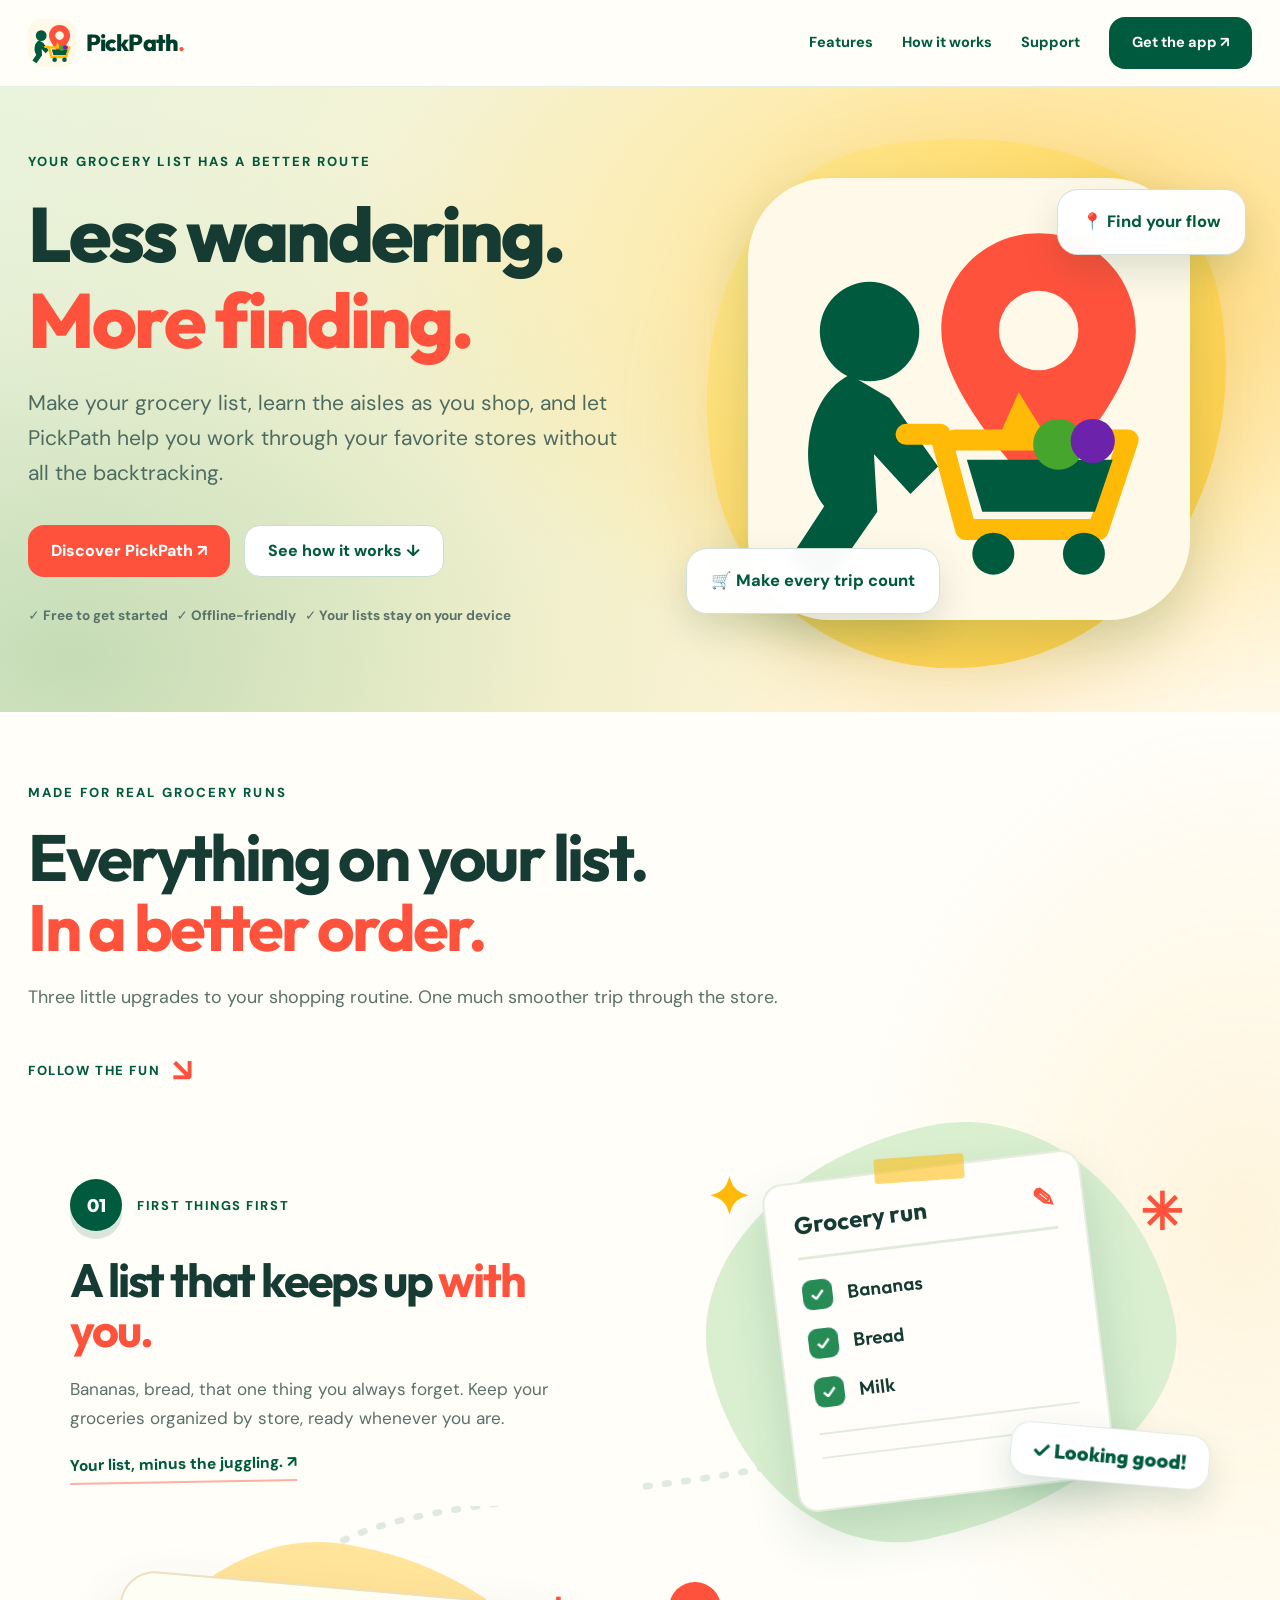
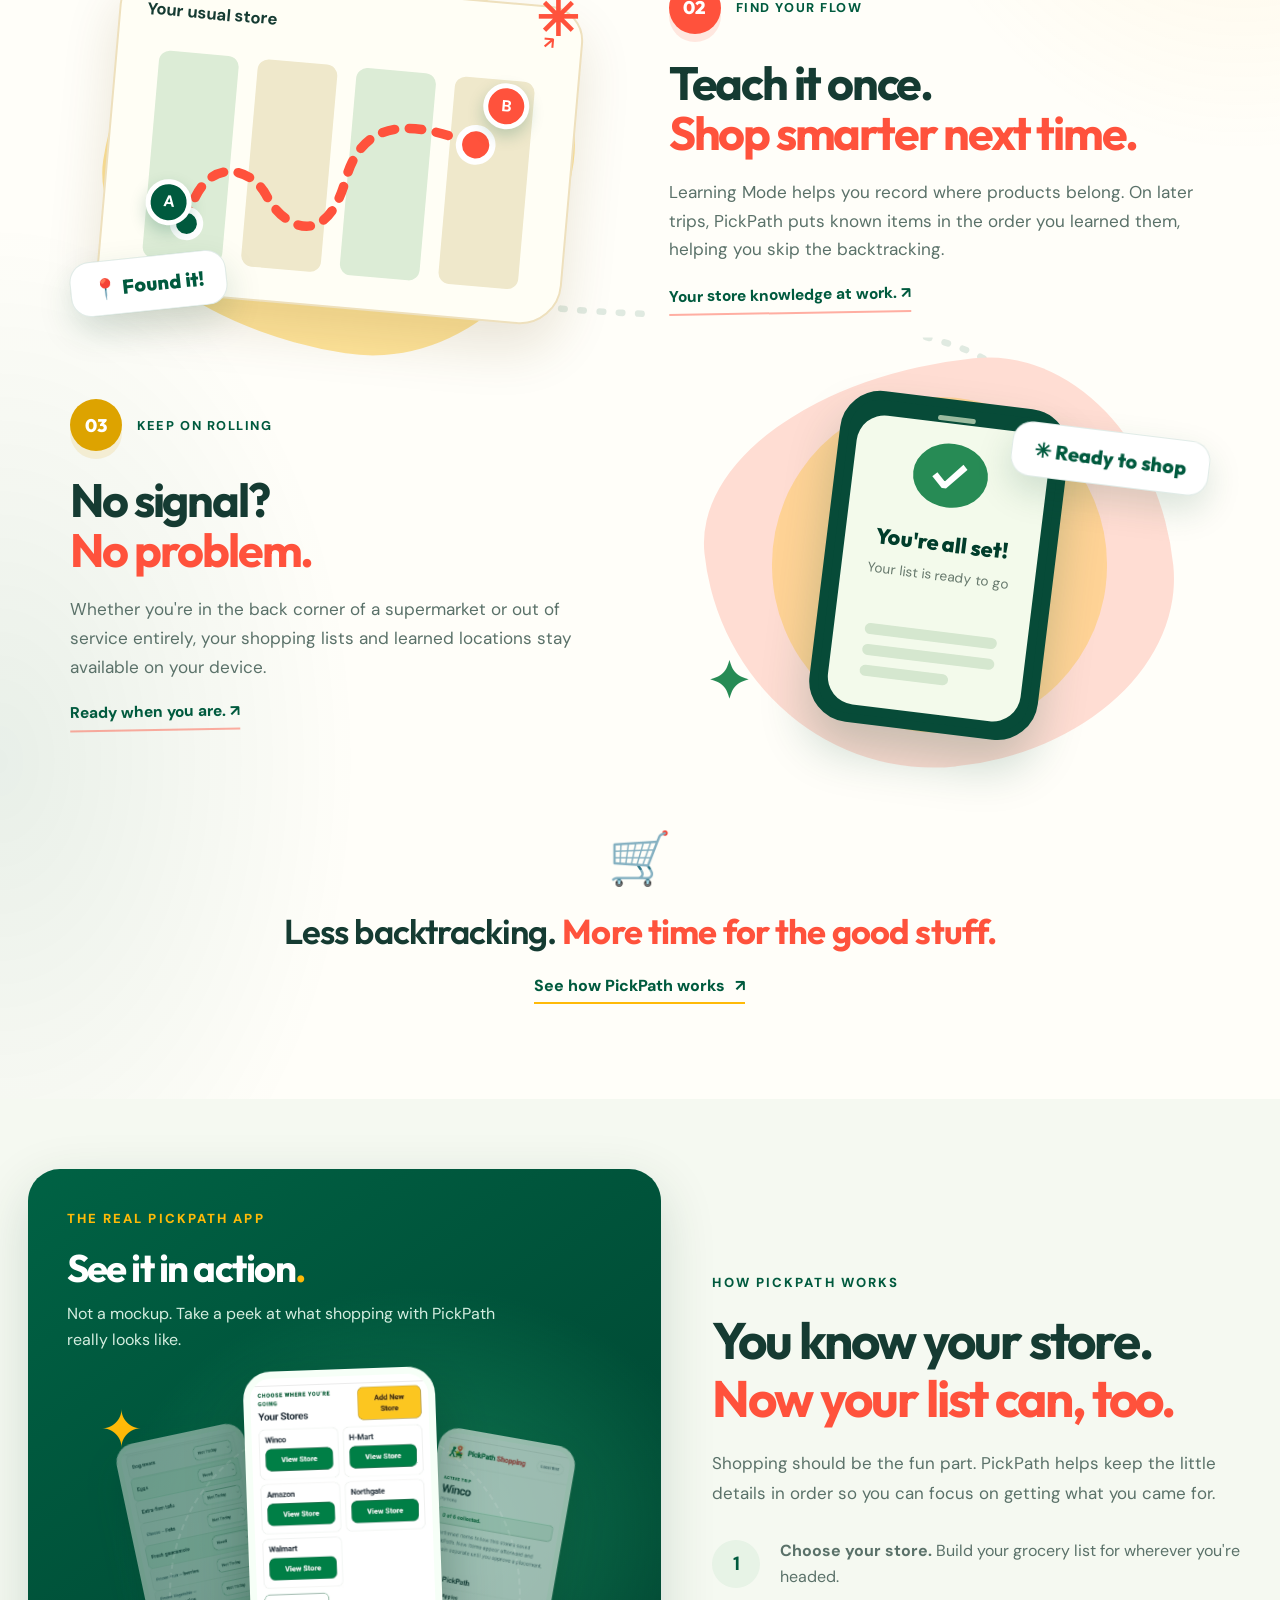
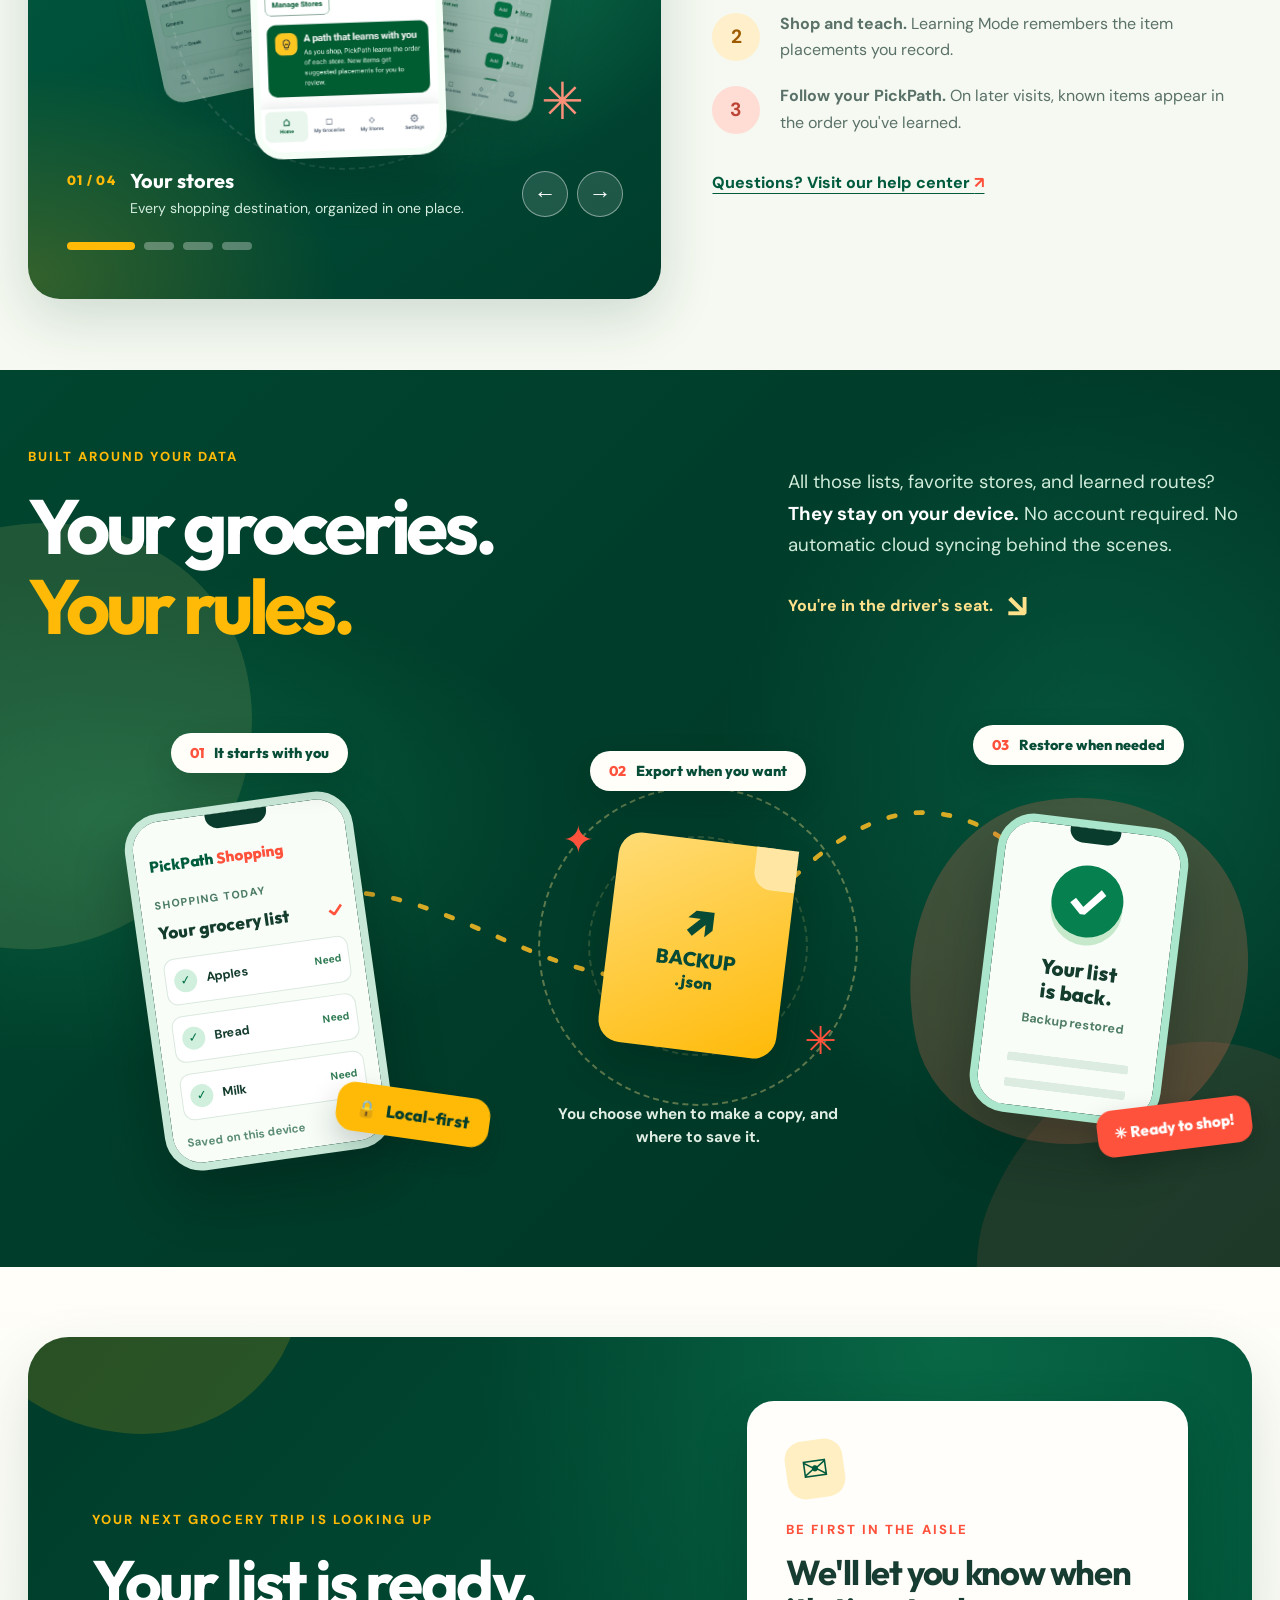
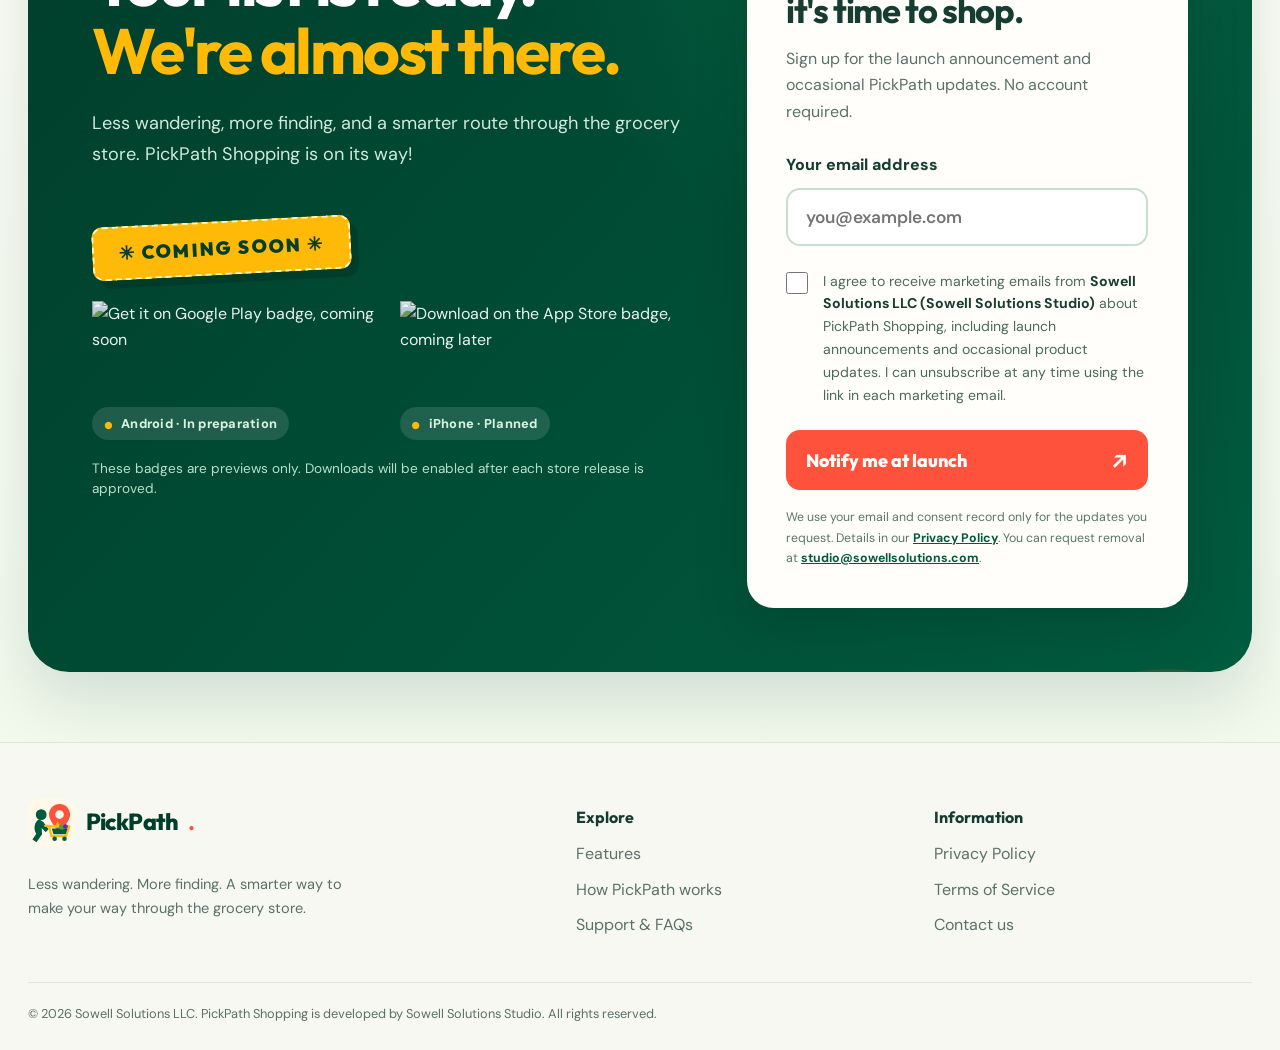
==== commit fffdf569: "style: remove redundant data backup disclaimer footer" ====
--- a/index.html
+++ b/index.html
@@ -214,16 +214,6 @@
       </div>
     </div>
 
-    <div class="data-story-footer" data-data-reveal>
-      <div>
-        <p class="data-story-footer-kicker">The important bit</p>
-        <h3>A backup is a choice.<br><em>Not a background upload.</em></h3>
-      </div>
-      <div class="data-story-note">
-        <span class="data-note-icon" aria-hidden="true">!</span>
-        <p><strong>Importing is a restore, not a merge.</strong> A backup replaces the receiving device's existing shopping database. Save a copy of anything you want to keep first.</p>
-      </div>
-    </div>
   </div>
 </section><section id="download" class="section launch-section" aria-labelledby="launch-title">
   <div class="shell launch-shell">
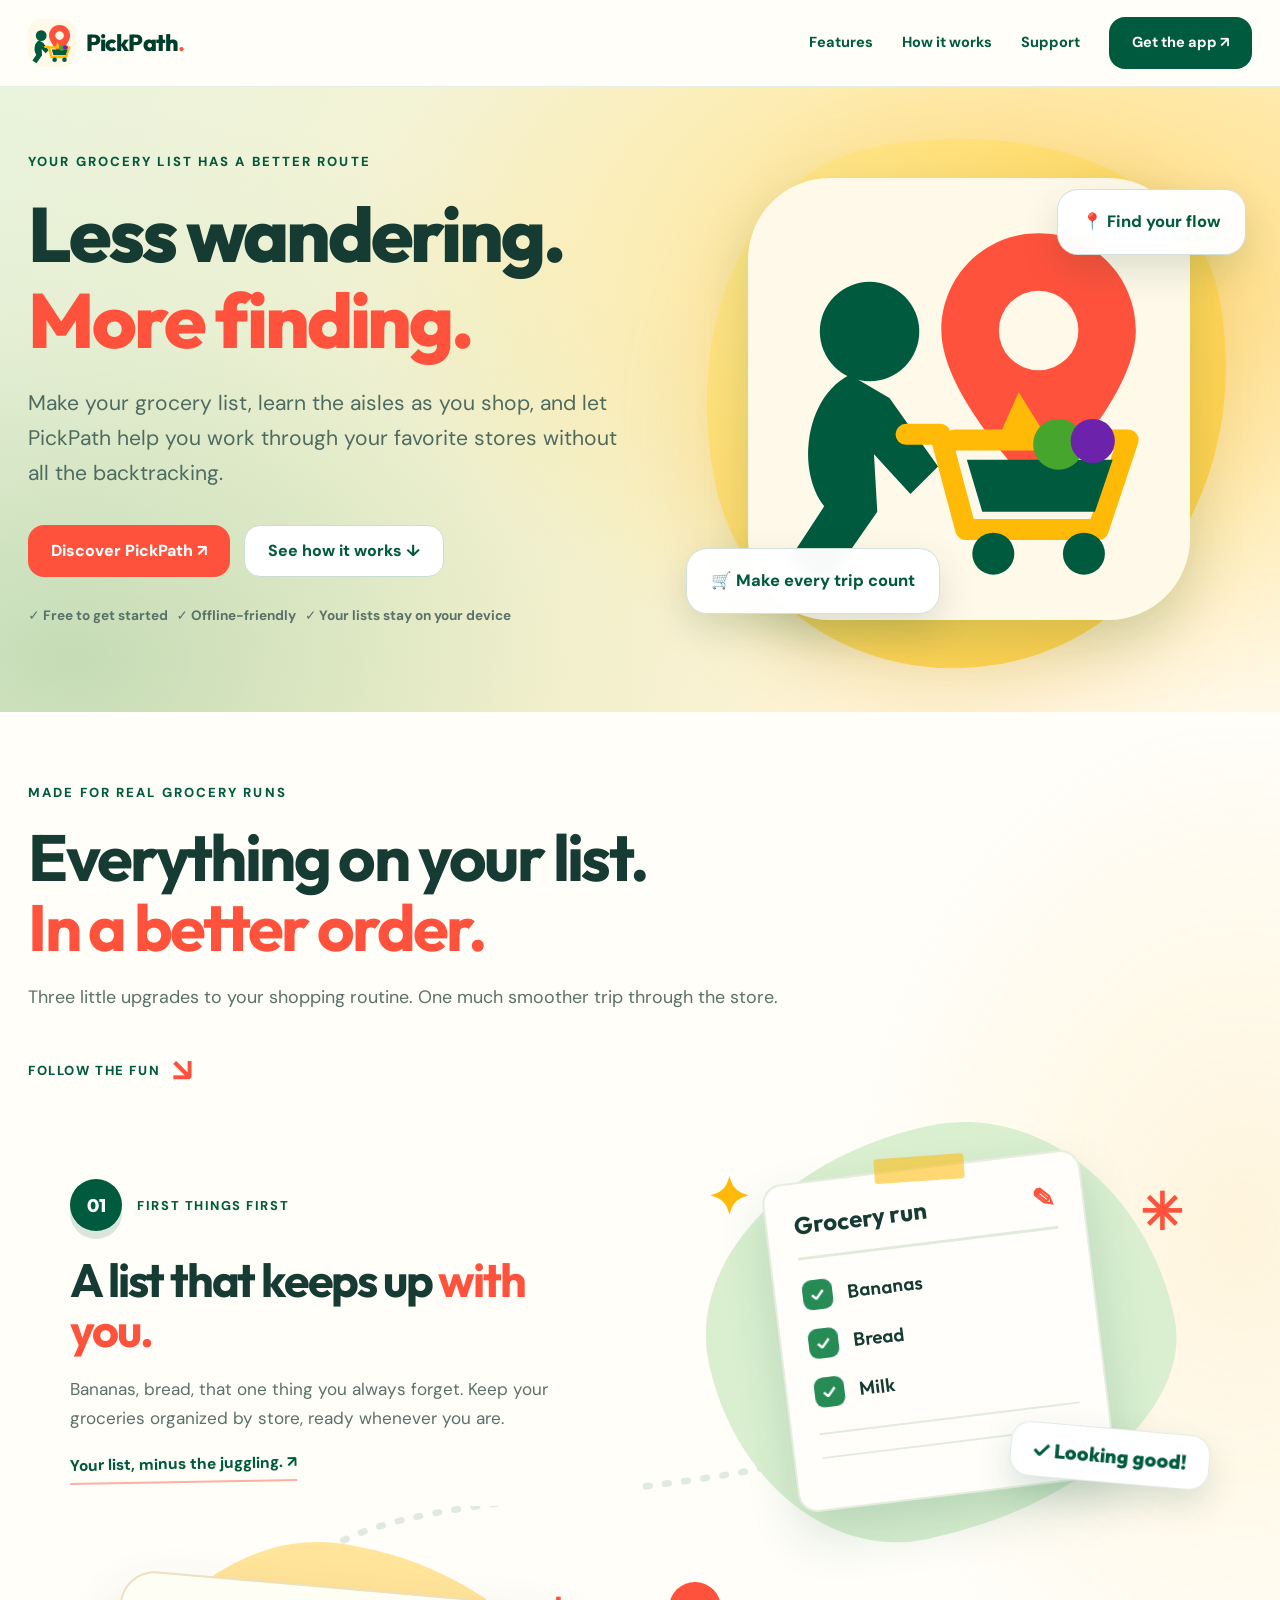
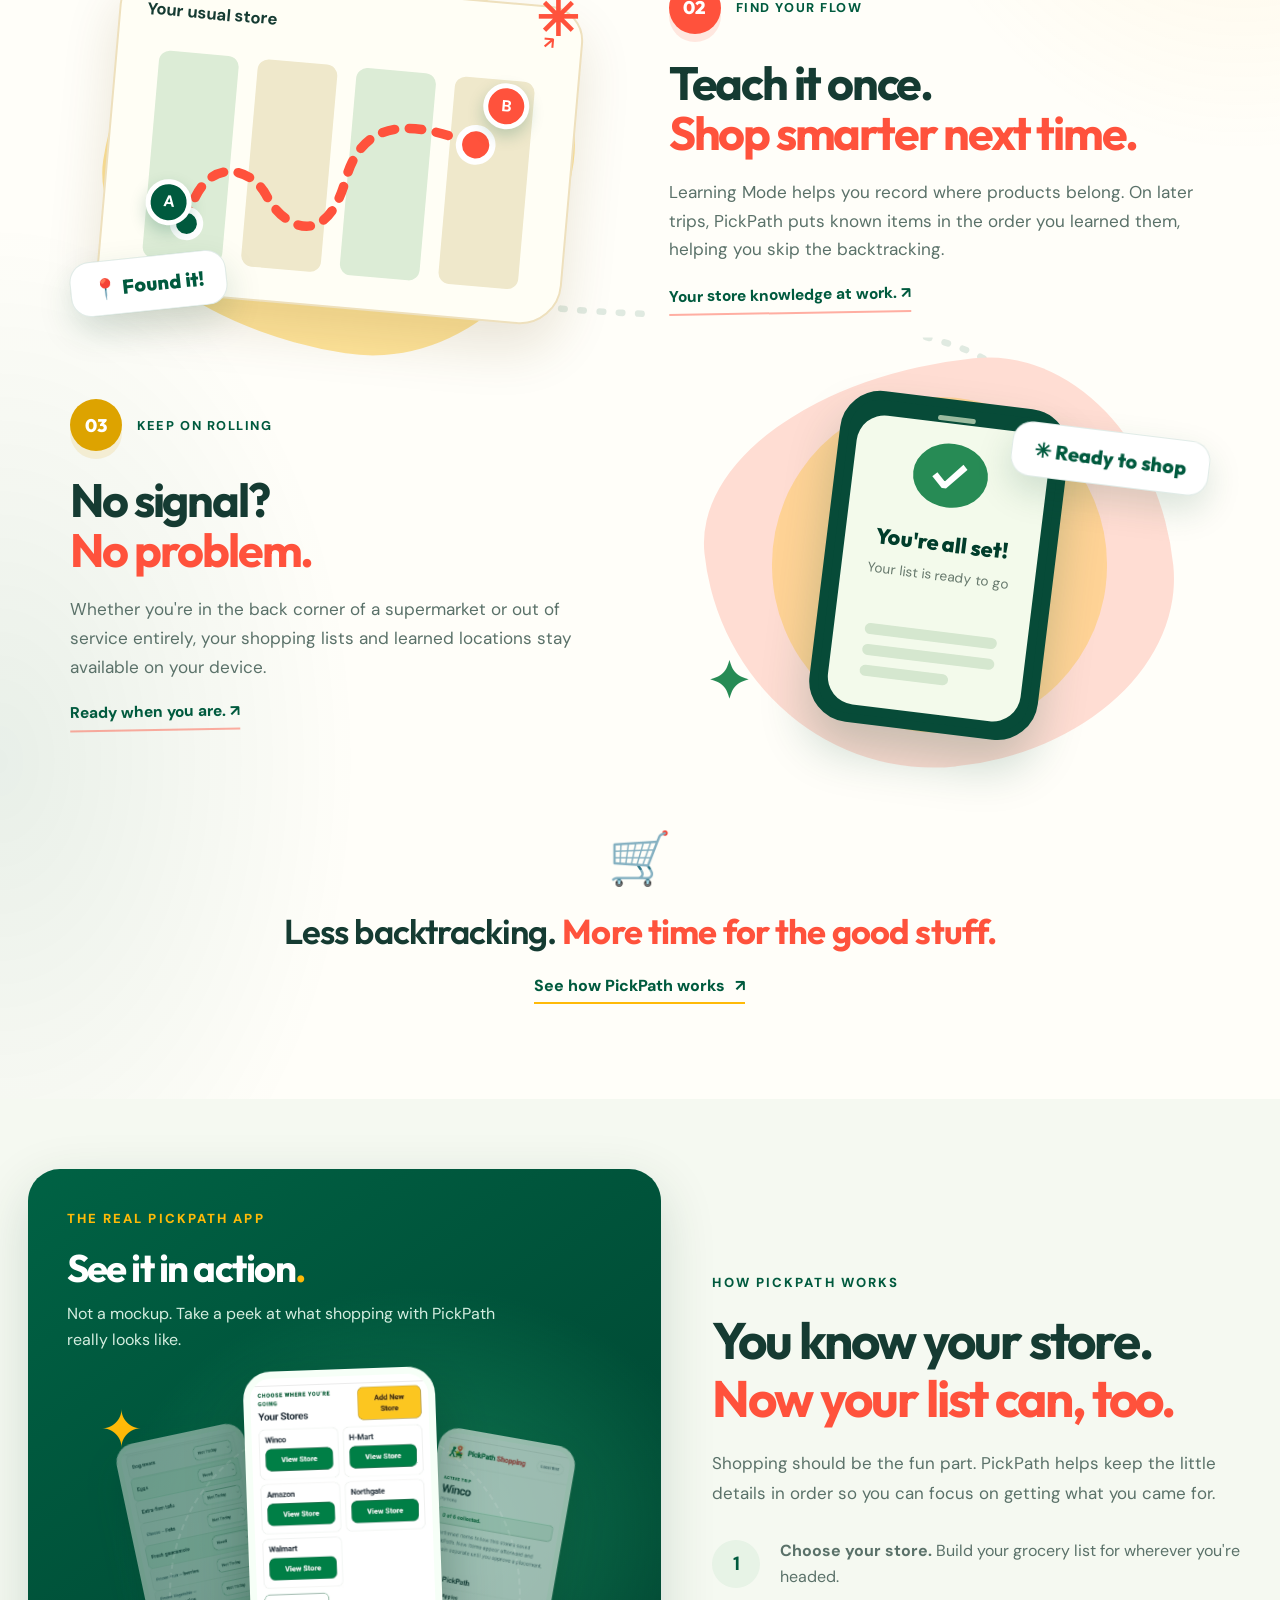
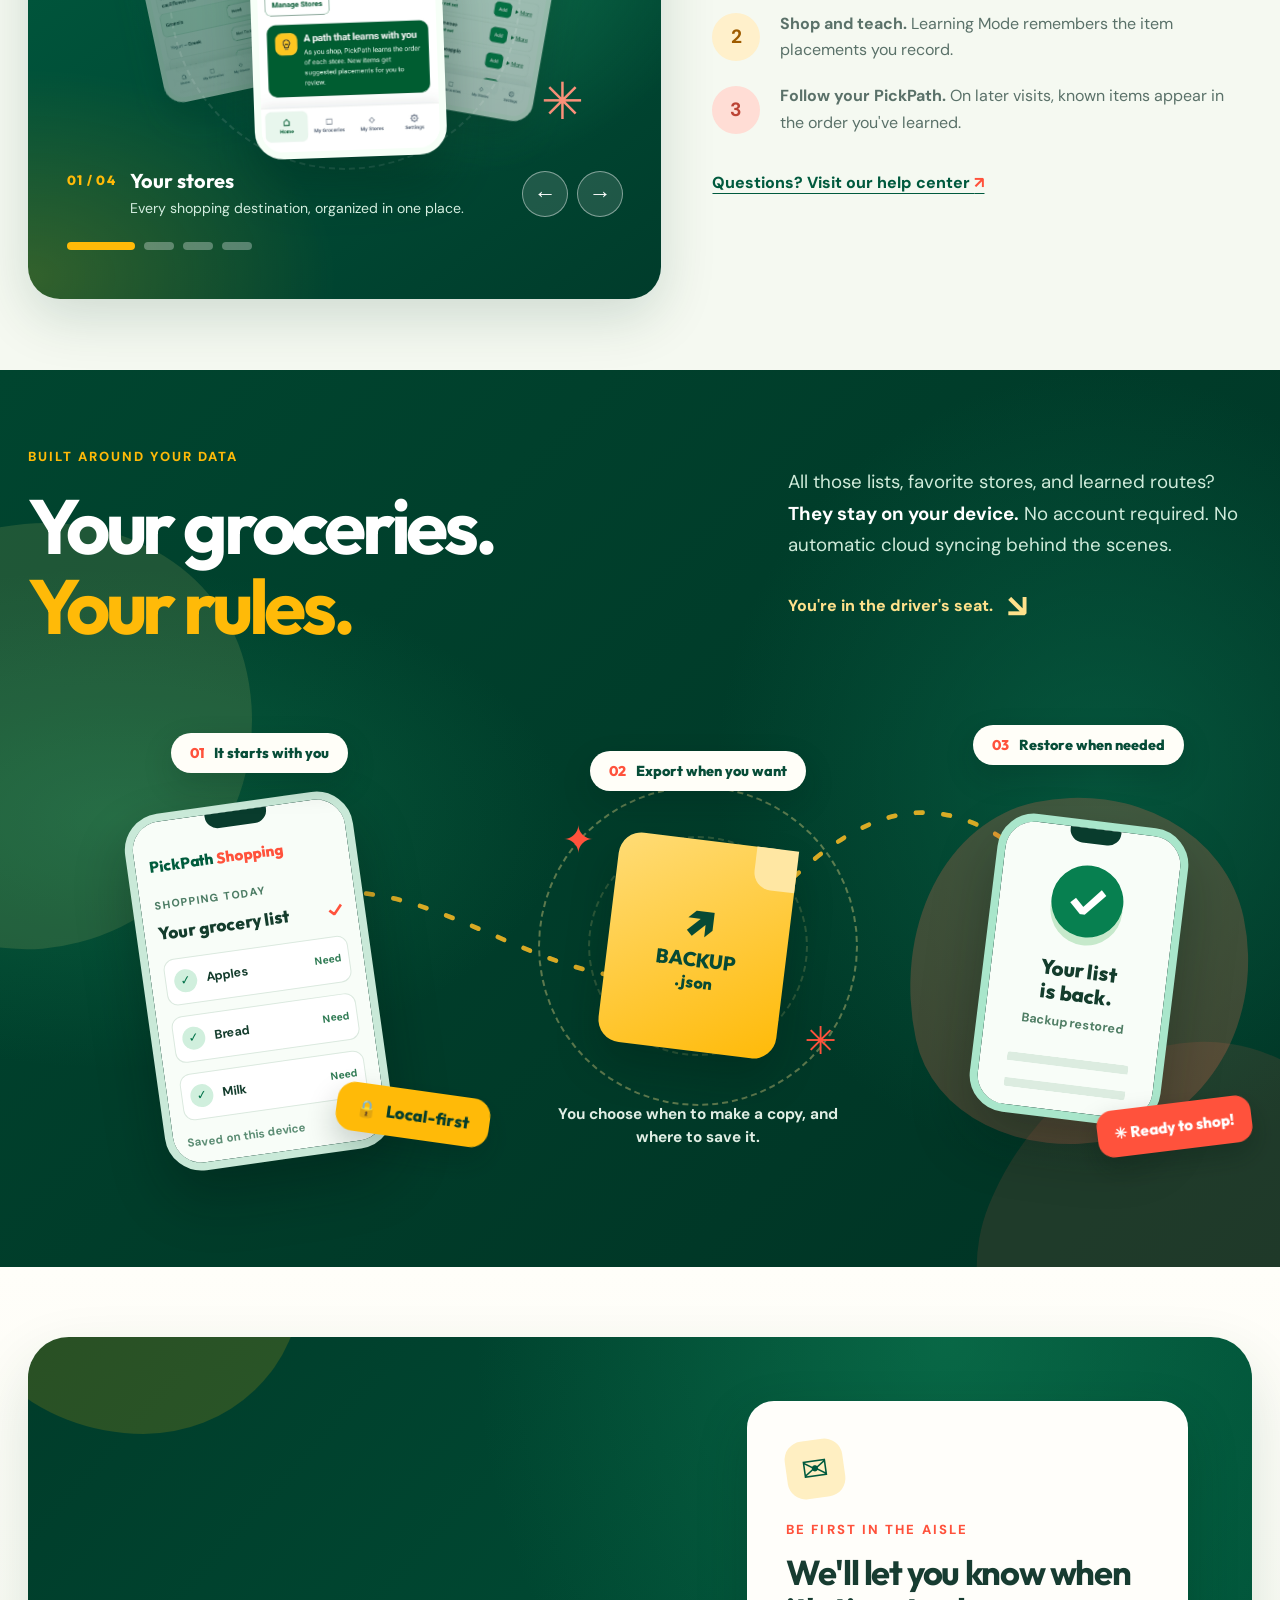
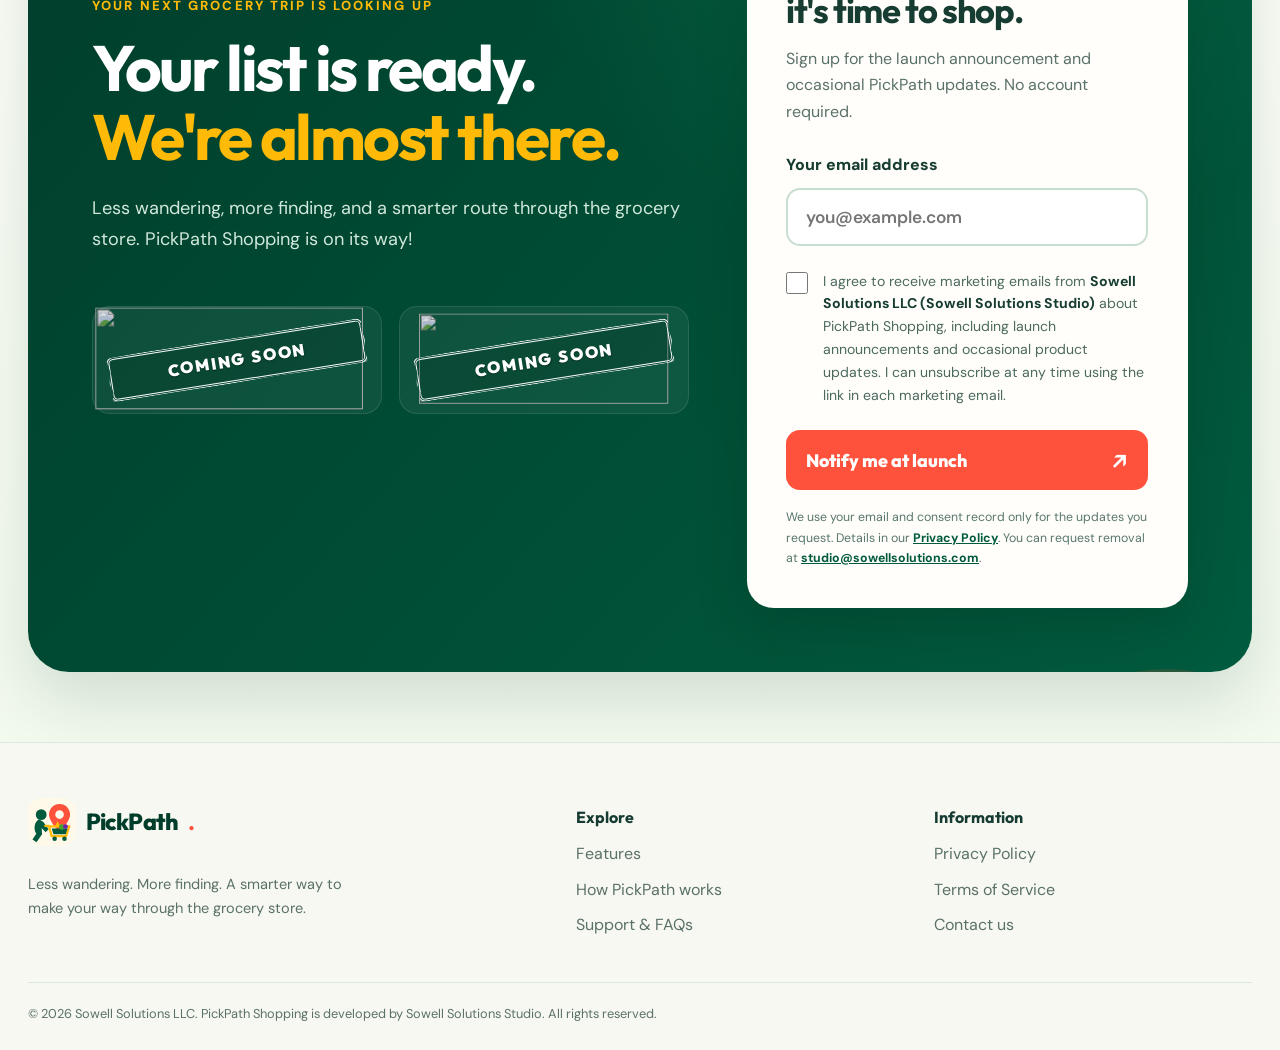
==== commit 5e82cd1c: "style: match app store badges and add white coming-soon rubber stamps" ====
--- a/index.html
+++ b/index.html
@@ -225,22 +225,18 @@
         <h2 id="launch-title">Your list is ready.<br><em>We're almost there.</em></h2>
         <p class="launch-lead">Less wandering, more finding, and a smarter route through the grocery store. PickPath Shopping is on its way!</p>
         <div class="launch-availability" aria-label="Upcoming app store releases">
-          <div class="launch-ribbon" aria-label="Coming soon">✳ COMING SOON ✳</div>
           <div class="launch-store-row">
-            <div class="launch-store" aria-label="Google Play, coming soon. Not yet available for download">
+            <div class="launch-store launch-store--google" role="img" aria-label="Google Play, coming soon. Not yet available for download">
               <img src="https://play.google.com/intl/en_us/badges/static/images/badges/en_badge_web_generic.png"
-                width="300" height="116" loading="lazy" decoding="async"
-                alt="Get it on Google Play badge, coming soon">
-              <span class="launch-store-status"><span aria-hidden="true">●</span> Android · In preparation</span>
-            </div>
-            <div class="launch-store" aria-label="App Store, coming later. Not yet available for download">
+                width="300" height="116" loading="lazy" decoding="async" alt="">
+              <span class="launch-store-stamp" aria-hidden="true">COMING SOON</span>
+            </div>
+            <div class="launch-store launch-store--apple" role="img" aria-label="Apple App Store, coming soon. Not yet available for download">
               <img src="https://developer.apple.com/assets/elements/badges/download-on-the-app-store.svg"
-                width="270" height="90" loading="lazy" decoding="async"
-                alt="Download on the App Store badge, coming later">
-              <span class="launch-store-status"><span aria-hidden="true">●</span> iPhone · Planned</span>
-            </div>
-          </div>
-          <p class="launch-availability-note">These badges are previews only. Downloads will be enabled after each store release is approved.</p>
+                width="270" height="90" loading="lazy" decoding="async" alt="">
+              <span class="launch-store-stamp" aria-hidden="true">COMING SOON</span>
+            </div>
+          </div>
         </div>
       </div>
       <div class="launch-signup-card">
--- a/styles.css
+++ b/styles.css
@@ -1340,56 +1340,68 @@
 .launch-content h2 em {font-style:normal;color:var(--gold);}
 .launch-lead {color:#d1e9dc;font-size:clamp(1.09rem,1.42vw,1.47rem);max-width:760px;line-height:1.7;}
 .launch-availability {position:relative;margin-top:clamp(35px,4vw,65px);}
-.launch-ribbon {
-  display:inline-flex;
+/* Two intentionally equal-sized store-badge displays, never interactive before launch. */
+.launch-store-row {
+  display:grid;
+  grid-template-columns:repeat(2,minmax(0,1fr));
+  gap:clamp(12px,1.3vw,23px);
   align-items:center;
-  min-height:54px;
-  border:2px dashed #fff6bd;
-  background:#ffba08;
-  color:#043e2b;
-  font:900 clamp(1.02rem,1.45vw,1.55rem) Outfit,sans-serif;
-  letter-spacing:.12em;
-  padding:8px 24px;
-  border-radius:11px;
-  transform:rotate(-3deg);
-  box-shadow:7px 8px 0 rgba(0,20,13,.2);
-  animation:launchStamp 6s ease-in-out infinite;
-}
-.launch-store-row {display:flex;flex-wrap:wrap;gap:18px;align-items:flex-start;margin-top:26px;}
+  max-width:690px;
+}
 .launch-store {
-  flex:1 1 265px;
+  display:grid;
+  place-items:center;
+  position:relative;
+  width:100%;
   min-width:0;
-  max-width:320px;
-  display:flex;
-  flex-direction:column;
-  align-items:flex-start;
-  justify-content:flex-start;
-  gap:0;
-  cursor:not-allowed;
+  height:clamp(100px,8.4vw,126px);
+  border-radius:18px;
+  isolation:isolate;
   user-select:none;
+  cursor:default;
+  overflow:visible;
+  background:rgba(255,255,255,.055);
+  border:1px solid rgba(255,255,255,.10);
 }
 .launch-store img {
   display:block;
-  width:100%;
-  max-width:290px;
-  height:106px;
+  width:94%;
+  height:96%;
+  max-width:310px;
   object-fit:contain;
-  object-position:left center;
-  filter:saturate(.7);
-  opacity:.92;
+  object-position:center;
   pointer-events:none;
-}
-.launch-store-status {
-  border-radius:99px;
-  padding:6px 12px;
-  background:rgba(255,255,255,.12);
-  color:#d8f2e3;
-  font-weight:800;
-  font-size:.8rem;
-  letter-spacing:.02em;
-}
-.launch-store-status span {color:var(--gold);font-size:.75em;margin-right:5px;}
-.launch-availability-note {margin:19px 0 0;color:#b9dfca;font-size:.85rem;line-height:1.5;}
+  filter:saturate(.8) brightness(.86);
+}
+.launch-store--google img { transform:scale(1.05); }
+.launch-store--apple img { transform:scale(.93); }
+.launch-store-stamp {
+  position:absolute;
+  z-index:2;
+  top:50%;
+  left:50%;
+  display:grid;
+  place-items:center;
+  width:min(90%,260px);
+  min-height:clamp(44px,3.5vw,59px);
+  padding:7px 12px;
+  border:3px double rgba(255,255,255,.98);
+  outline:2px solid rgba(255,255,255,.9);
+  outline-offset:4px;
+  border-radius:7px;
+  color:#fff;
+  background:rgba(0,49,33,.26);
+  font:900 clamp(.91rem,1.27vw,1.5rem)/1 Outfit,system-ui,sans-serif;
+  white-space:nowrap;
+  text-align:center;
+  letter-spacing:.12em;
+  text-shadow:0 1px 1px rgba(0,34,20,.55);
+  box-shadow:0 3px 0 rgba(255,255,255,.23),0 12px 20px rgba(0,20,11,.22);
+  transform:translate(-50%,-50%) rotate(-9deg);
+  pointer-events:none;
+  /* A slightly uneven edge gives the white seal a printed-ink feel. */
+  clip-path:polygon(0 2%,14% 0,29% 1%,43% 0,58% 2%,75% 0,90% 2%,100% 0,99% 22%,100% 49%,99% 72%,100% 99%,80% 100%,65% 98%,45% 100%,23% 99%,0 100%,1% 79%,0 58%,1% 35%);
+}
 .launch-signup-card {
   color:#173c31;
   background:#fffefa;
@@ -1474,30 +1486,24 @@
   white-space:nowrap!important;
 }
 @keyframes launchGleam {from{transform:rotate(-20deg) scale(.9)}to{transform:rotate(25deg) scale(1.16)}}
-@keyframes launchStamp {0%,100%{transform:rotate(-3deg) translateY(0)}50%{transform:rotate(-1deg) translateY(-5px)}}
 @media(max-width:1140px) {
   .launch-panel {grid-template-columns:minmax(0,1fr) minmax(340px,.92fr);gap:25px;}
   .launch-content h2 {font-size:clamp(2.8rem,4.6vw,5.1rem);}
-  .launch-store-row {gap:11px;}
-  .launch-store {flex-basis:200px;}
 }
 @media(max-width:900px) {
   .launch-panel {grid-template-columns:1fr;}
   .launch-content h2 {font-size:clamp(3.2rem,7vw,5.7rem);}
-  .launch-store-row {gap:23px;}
-  .launch-store {flex-basis:250px;}
   .launch-signup-card {max-width:760px;width:100%;}
 }
 @media(max-width:550px) {
   .launch-panel {padding:24px 18px;}
   .launch-content h2 {font-size:clamp(2.85rem,10vw,4.2rem);}
-  .launch-ribbon {font-size:1.1rem;}
-  .launch-store-row {gap:5px;}
-  .launch-store {flex-basis:220px;}
-  .launch-store img {height:90px;max-width:270px;}
+  .launch-store-row {grid-template-columns:1fr;gap:19px;}
+  .launch-store {max-width:360px;height:118px;}
+  .launch-store-stamp {font-size:1.16rem;min-height:54px;}
   .launch-signup-card {padding:25px 20px;}
   .launch-form-heading h3 {font-size:2.1rem;}
 }
 @media(prefers-reduced-motion:reduce) {
-  .launch-gleam,.launch-ribbon {animation:none!important;}
-}
+  .launch-gleam {animation:none!important;}
+}
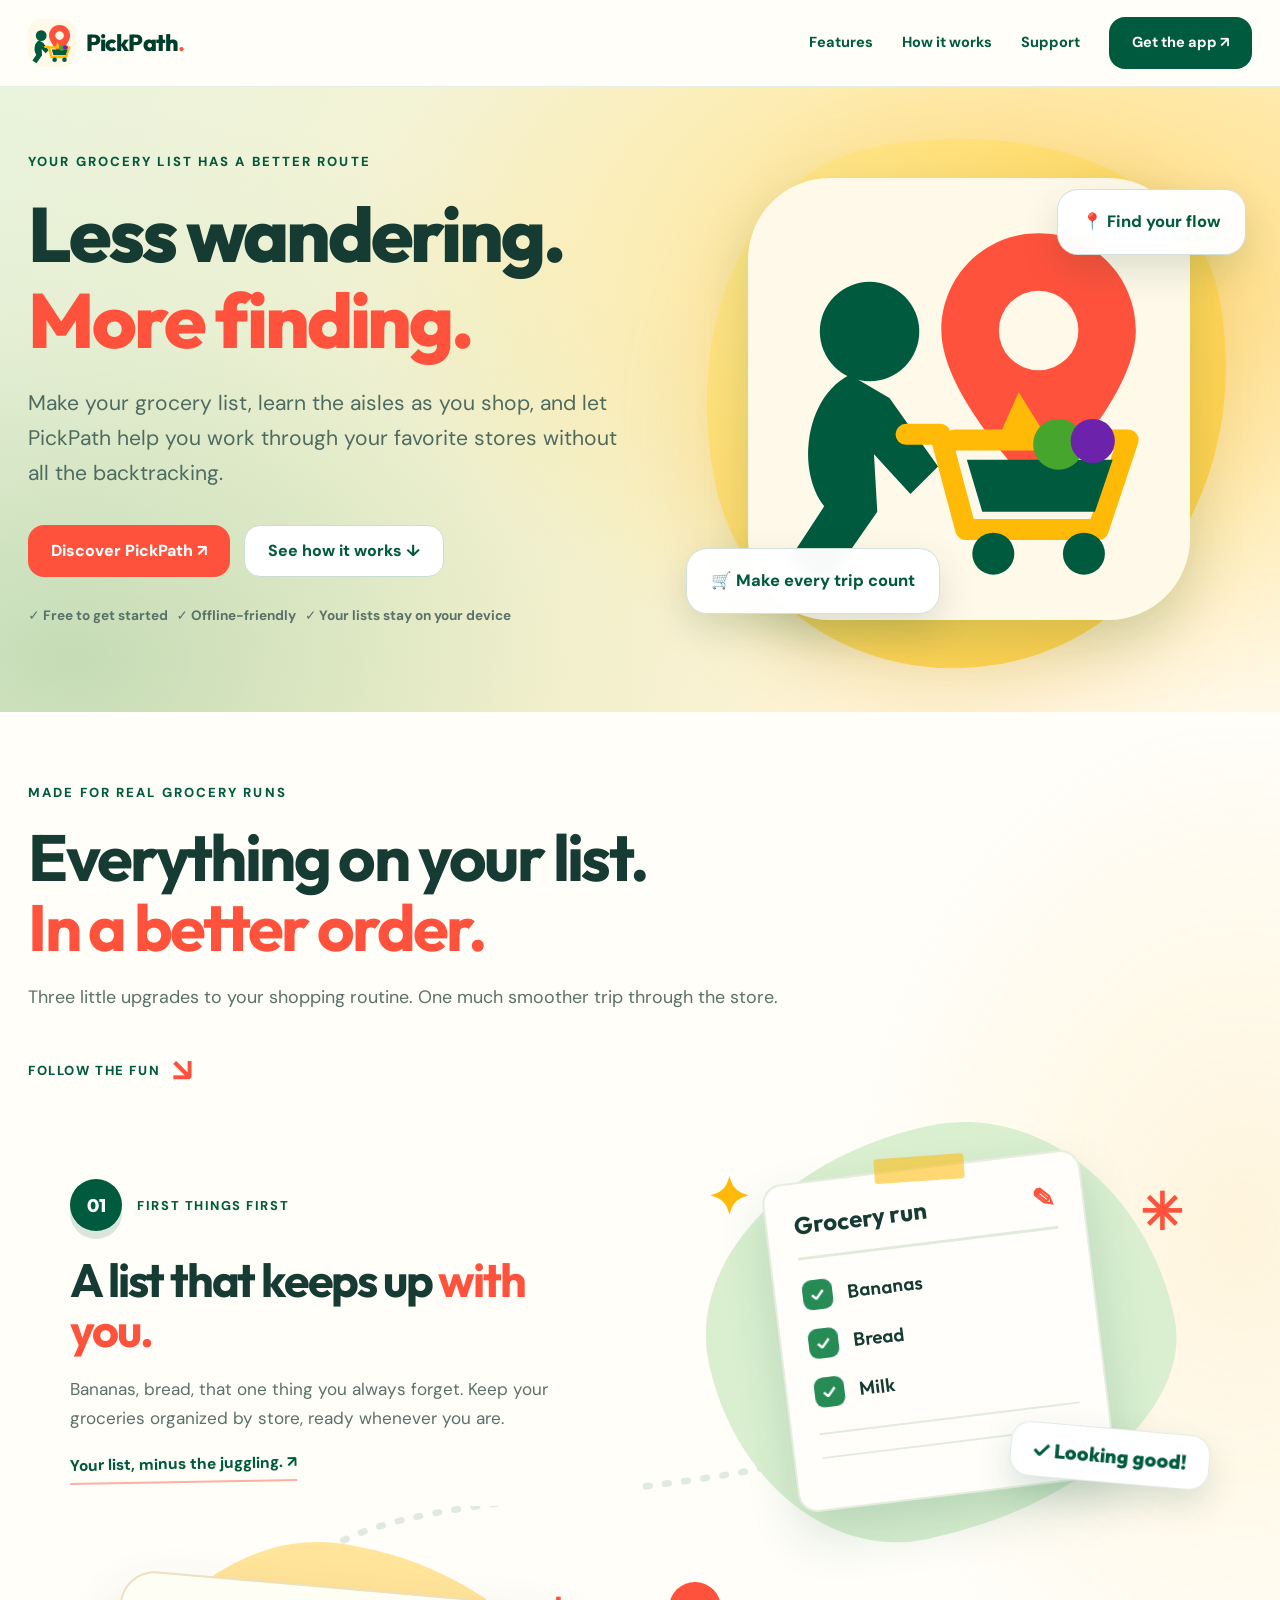
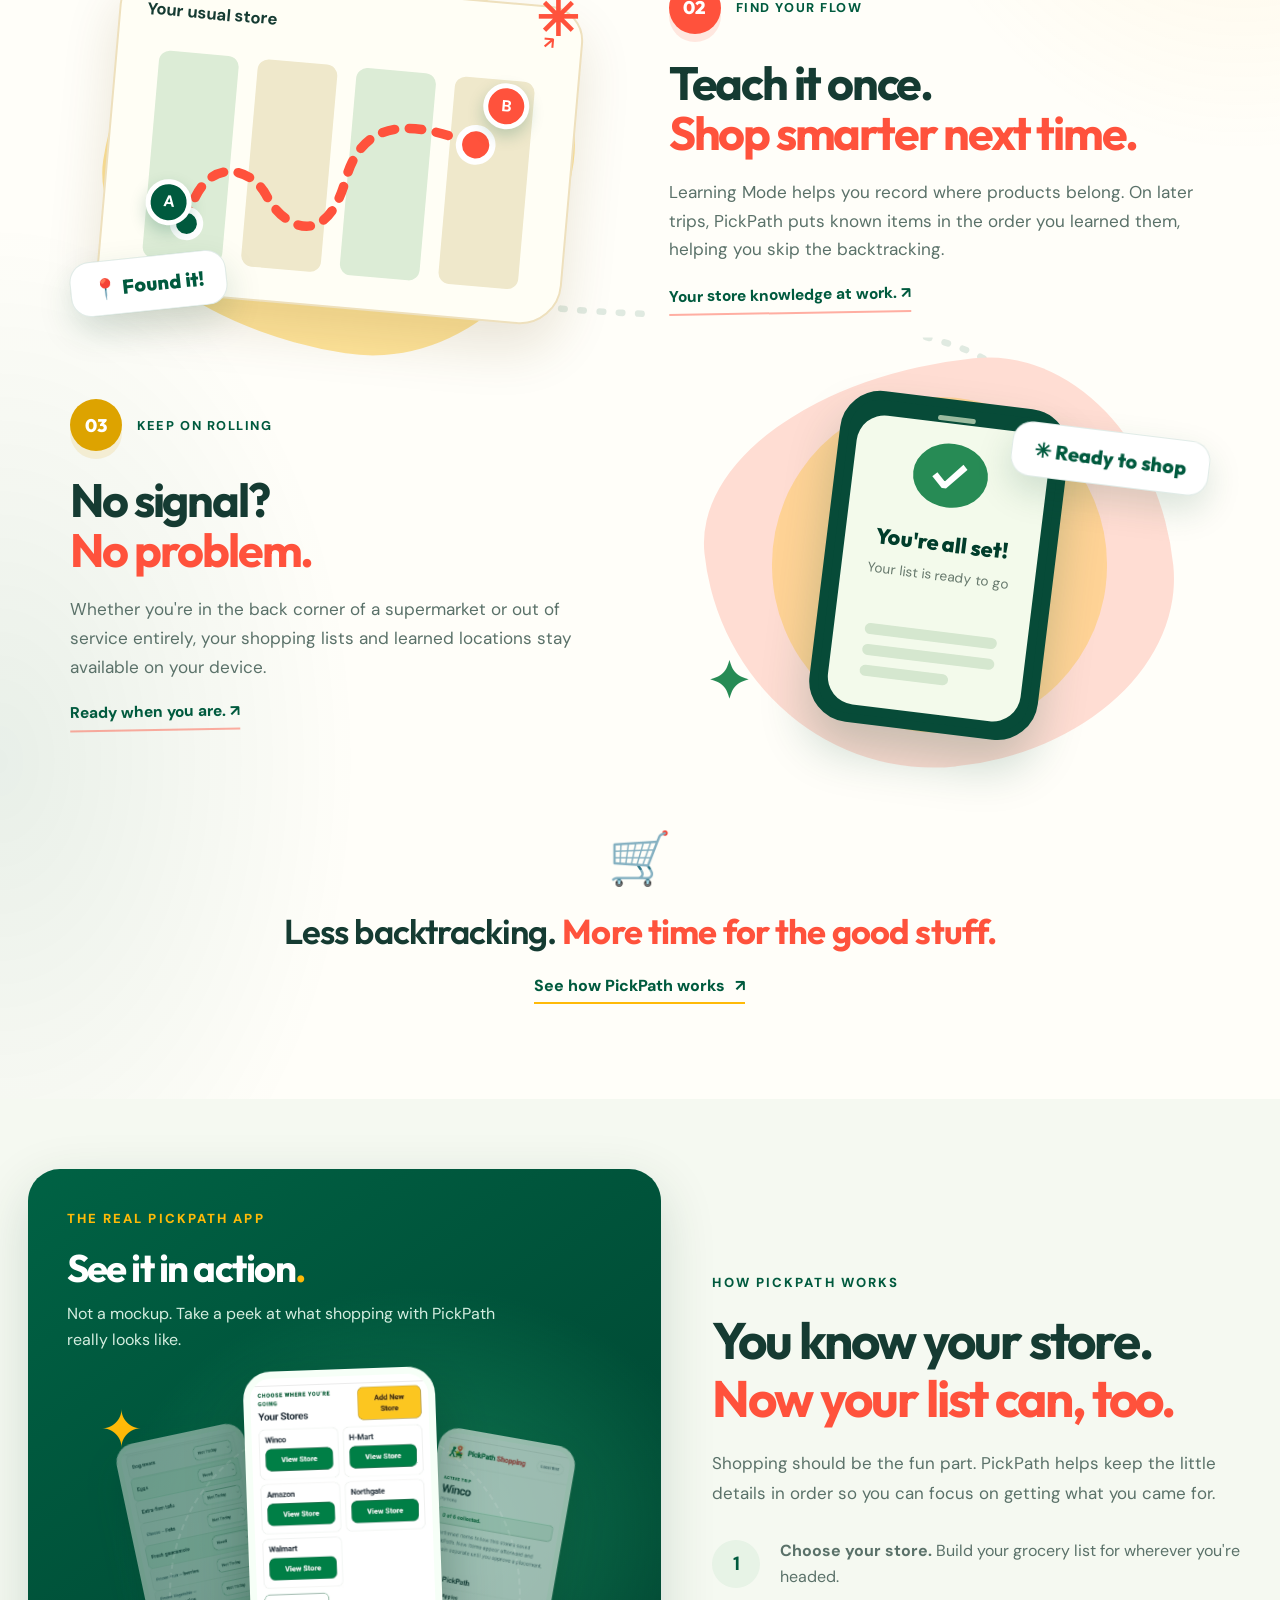
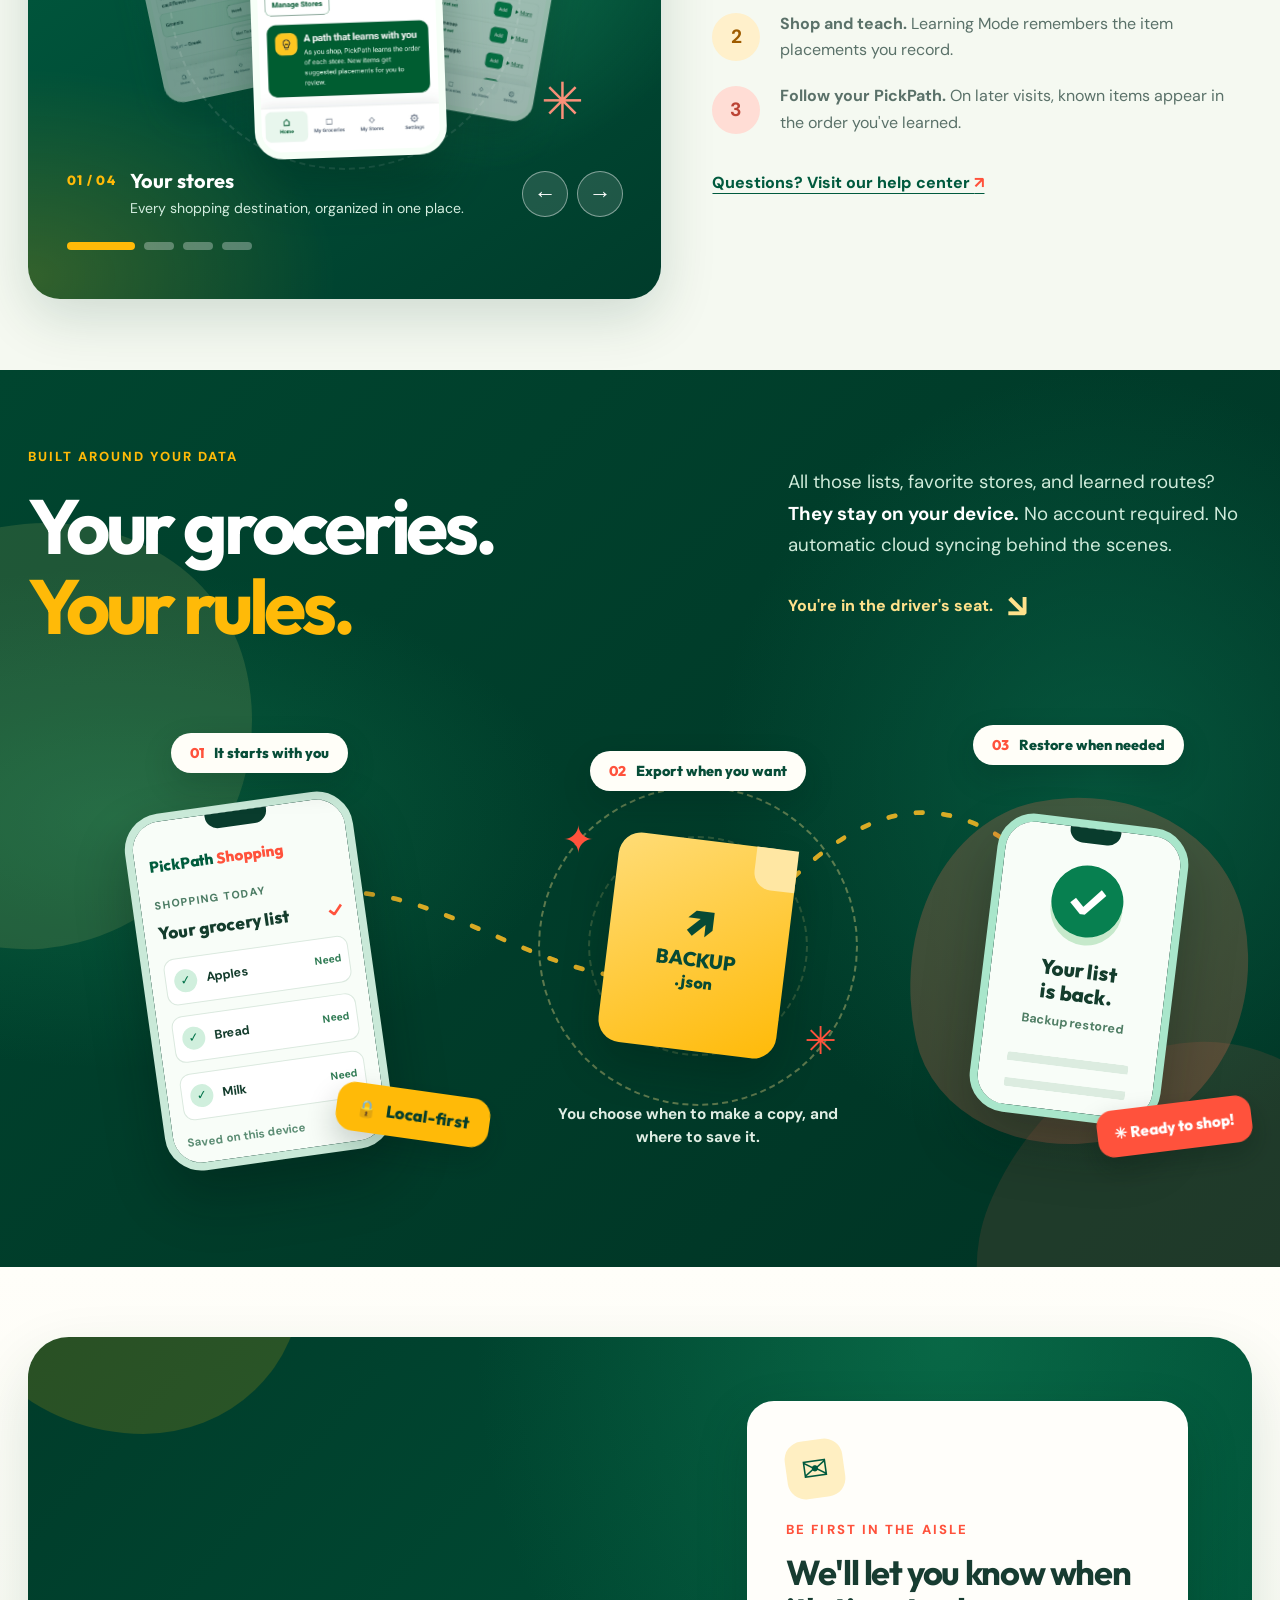
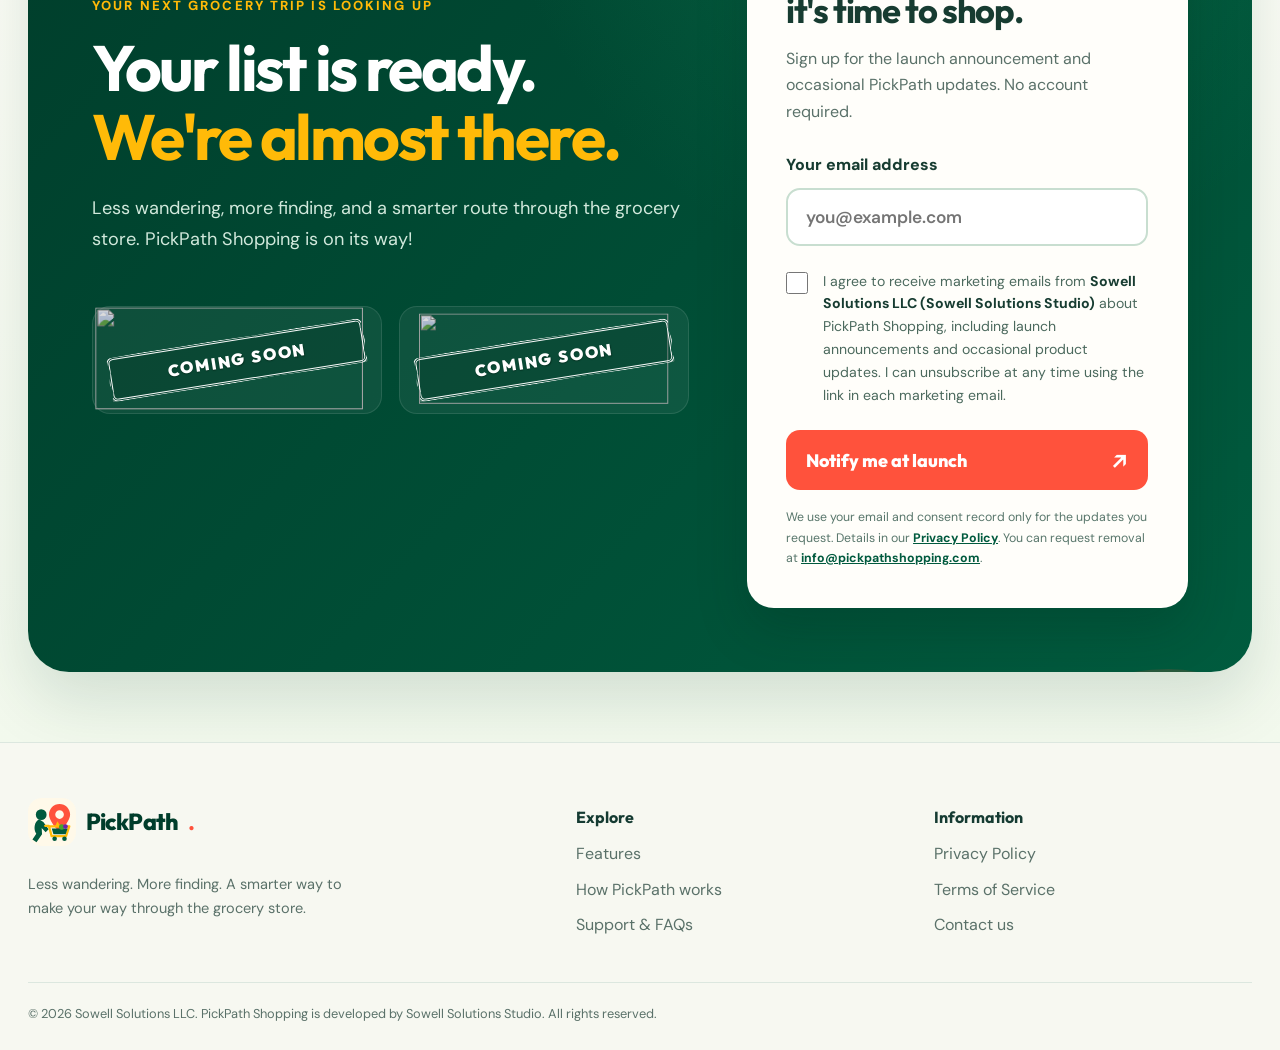
==== commit 692eaf09: "chore: use PickPath branded contact email throughout website and signup backend source" ====
--- a/index.html
+++ b/index.html
@@ -263,9 +263,9 @@
             <input id="launch-company-website" type="text" name="companyWebsite" tabindex="-1" autocomplete="off">
           </div>
           <button type="submit" class="launch-submit">Notify me at launch <span aria-hidden="true">↗</span></button>
-          <p class="launch-legal">We use your email and consent record only for the updates you request. Details in our <a href="privacy/">Privacy Policy</a>. You can request removal at <a href="mailto:studio@sowellsolutions.com?subject=PickPath%20Email%20Unsubscribe">studio@sowellsolutions.com</a>.</p>
+          <p class="launch-legal">We use your email and consent record only for the updates you request. Details in our <a href="privacy/">Privacy Policy</a>. You can request removal at <a href="mailto:info@pickpathshopping.com?subject=PickPath%20Email%20Unsubscribe">info@pickpathshopping.com</a>.</p>
         </form>
       </div>
     </div>
   </div>
-</section></main><footer class="site-footer"><div class="shell"><div class="footer-grid"><div><a class="brand" href="./"><img src="assets/brand.svg" alt="" width="48" height="48">PickPath<strong>.</strong></a><p>Less wandering. More finding. A smarter way to make your way through the grocery store.</p></div><div class="footer-col"><h3>Explore</h3><a href="./#features">Features</a><a href="./#how-it-works">How PickPath works</a><a href="support/">Support &amp; FAQs</a></div><div class="footer-col"><h3>Information</h3><a href="privacy/">Privacy Policy</a><a href="terms/">Terms of Service</a><a href="mailto:studio@sowellsolutions.com">Contact us</a></div></div><div class="footer-bottom">© 2026 Sowell Solutions LLC. PickPath Shopping is developed by Sowell Solutions Studio. All rights reserved.</div></div></footer><script src="scripts/feature-journey.js" defer></script><script src="scripts/showcase.js" defer></script><script src="scripts/data-story.js" defer></script><script src="scripts/launch-signup.js" defer></script></body></html>+</section></main><footer class="site-footer"><div class="shell"><div class="footer-grid"><div><a class="brand" href="./"><img src="assets/brand.svg" alt="" width="48" height="48">PickPath<strong>.</strong></a><p>Less wandering. More finding. A smarter way to make your way through the grocery store.</p></div><div class="footer-col"><h3>Explore</h3><a href="./#features">Features</a><a href="./#how-it-works">How PickPath works</a><a href="support/">Support &amp; FAQs</a></div><div class="footer-col"><h3>Information</h3><a href="privacy/">Privacy Policy</a><a href="terms/">Terms of Service</a><a href="mailto:info@pickpathshopping.com">Contact us</a></div></div><div class="footer-bottom">© 2026 Sowell Solutions LLC. PickPath Shopping is developed by Sowell Solutions Studio. All rights reserved.</div></div></footer><script src="scripts/feature-journey.js" defer></script><script src="scripts/showcase.js" defer></script><script src="scripts/data-story.js" defer></script><script src="scripts/launch-signup.js" defer></script></body></html>
--- a/styles.css
+++ b/styles.css
@@ -1507,3 +1507,216 @@
 @media(prefers-reduced-motion:reduce) {
   .launch-gleam {animation:none!important;}
 }
+
+
+/* --- PickPath Help Center: lively, full-width support experience --- */
+.help-hero {
+  background:
+    radial-gradient(ellipse 63% 96% at 79% 36%,rgba(255,209,85,.58),transparent 78%),
+    radial-gradient(ellipse 42% 83% at 1% 100%,rgba(184,222,178,.53),transparent 84%),
+    linear-gradient(118deg,#f0f8ea 2%,#fff7dd 100%);
+  overflow:hidden;
+  position:relative;
+}
+.help-hero .shell,
+.help-faq-section .shell,
+.help-contact-section .shell,
+.help-related .shell {
+  width:calc(100% - (var(--site-gutter) * 2));
+  max-width:none;
+  margin-inline:auto;
+}
+.help-hero-layout {
+  display:grid;
+  grid-template-columns:minmax(0,1.07fr) minmax(0,.93fr);
+  gap:clamp(15px,3.5vw,75px);
+  align-items:center;
+  padding-block:clamp(60px,6vw,110px);
+}
+.help-hero-copy {position:relative;z-index:2;}
+.help-hero-copy .eyebrow {display:flex;gap:13px;align-items:center;}
+.help-live-dot {width:11px;height:11px;flex:0 0 11px;border-radius:50%;background:var(--orange);box-shadow:0 0 0 6px rgba(255,82,60,.14);}
+.help-hero-copy h1 {font-size:clamp(3.7rem,6.8vw,8.4rem);line-height:1.05;margin:22px 0 26px;}
+.help-hero-copy h1 em {font-style:normal;color:var(--orange);}
+.help-hero-copy>p:not(.eyebrow):not(.help-hero-micro) {max-width:760px;font-size:clamp(1.13rem,1.52vw,1.53rem);color:#47675b;line-height:1.65;}
+.help-hero-actions {display:flex;align-items:center;gap:28px;flex-wrap:wrap;margin:30px 0 22px;}
+.help-hero-actions .btn {background:var(--orange);padding:15px 23px;}
+.help-hero-actions .btn:hover {background:#d94330;}
+.help-hero-link {font-weight:800;text-underline-offset:6px;}
+.help-hero-micro {font-size:.83rem;color:#648173;font-weight:700;margin:0;}
+.help-hero-art {min-height:clamp(390px,42vw,625px);position:relative;display:grid;place-items:center;isolation:isolate;}
+.help-hero-blob {
+  position:absolute;z-index:-1;width:min(88%,580px);aspect-ratio:1;
+  background:linear-gradient(145deg,#ffe587,#ffcf58);
+  border-radius:51% 49% 59% 41%/41% 59% 41% 59%;
+  animation:helpBlob 10s ease-in-out infinite alternate;
+}
+.help-hero-route {position:absolute;inset:0;width:100%;height:100%;overflow:visible;z-index:-1;}
+.help-hero-route path {fill:none;stroke:#ff654c;stroke-width:8;stroke-dasharray:14 20;stroke-linecap:round;animation:helpRoute 5s linear infinite;}
+.help-hero-route circle {fill:var(--green);stroke:#fffef8;stroke-width:6;}
+.help-phone {
+  position:relative;width:clamp(220px,23vw,328px);aspect-ratio:.65;border:10px solid #064631;
+  border-radius:44px;background:#064631;box-shadow:0 28px 60px rgba(0,64,42,.22);
+  padding:10px;transform:rotate(-8deg);animation:helpPhoneFloat 6.5s ease-in-out infinite;
+}
+.help-phone-notch {width:30%;height:10px;border-radius:50px;background:#0a3e2e;position:absolute;z-index:1;top:9px;left:35%;}
+.help-phone-screen {height:100%;border-radius:28px;background:#fffefa;padding:34px 20px;display:flex;flex-direction:column;gap:14px;}
+.help-phone-brand {font:800 clamp(1rem,1.5vw,1.4rem) Outfit,sans-serif;letter-spacing:-.035em;}
+.help-phone-brand span:first-child {color:var(--green);}
+.help-phone-brand span:last-child {color:var(--orange);}
+.help-phone-hi {font:800 clamp(1.1rem,1.7vw,1.7rem) Outfit,sans-serif;margin-top:10px;}
+.help-phone-hi span {display:inline-block;animation:helpWave 3s ease-in-out infinite;}
+.help-phone-line {height:9px;width:84%;border-radius:40px;background:#dceadf;}
+.help-phone-line--short {width:54%;}
+.help-phone-item {background:#e6f5e6;color:var(--green);padding:12px;border-radius:13px;font-weight:800;font-size:clamp(.83rem,1.2vw,1.05rem);display:flex;align-items:center;gap:11px;}
+.help-phone-item span {display:grid;place-items:center;width:25px;height:25px;background:var(--green);color:white;border-radius:50%;}
+.help-float-bubble {position:absolute;z-index:2;padding:14px 20px;border-radius:19px;background:white;border:1px solid #e6edde;color:var(--green);font:800 clamp(1rem,1.33vw,1.3rem) Outfit,sans-serif;box-shadow:0 16px 36px rgba(0,64,42,.14);white-space:nowrap;}
+.help-float-bubble span {font-size:1.45em;vertical-align:middle;margin-right:5px;}
+.help-float-bubble--question {top:13%;right:0;transform:rotate(6deg);animation:helpBubbleOne 5s ease-in-out infinite;}
+.help-float-bubble--answer {bottom:12%;left:-2%;transform:rotate(-5deg);animation:helpBubbleTwo 6s ease-in-out infinite;}
+.help-art-spark {position:absolute;font:800 clamp(2.3rem,3.5vw,4rem) Outfit,sans-serif;color:var(--orange);animation:helpTwinkle 4s ease-in-out infinite;}
+.help-art-spark--one {top:8%;left:12%;}
+.help-art-spark--two {bottom:5%;right:8%;color:var(--green);animation-delay:-1.5s;}
+
+.help-faq-section {background:#fffefa;overflow:hidden;}
+.help-faq-heading {display:grid;grid-template-columns:minmax(0,1.08fr) minmax(0,.92fr);align-items:end;gap:clamp(25px,4vw,95px);margin-bottom:clamp(26px,3.6vw,55px);}
+.help-faq-heading h2 {font-size:clamp(3.1rem,5.5vw,6.7rem);line-height:1.08;margin:0;}
+.help-faq-heading h2 em {color:var(--orange);font-style:normal;}
+.help-faq-heading>p {font-size:clamp(1.12rem,1.45vw,1.4rem);color:var(--muted);line-height:1.7;max-width:690px;margin-bottom:12px;}
+.help-search-wrap {background:#f1f8ed;border:1px solid #dce8d6;border-radius:clamp(22px,2vw,32px);padding:clamp(22px,3vw,38px);margin:0 0 23px;}
+.help-search-label {display:block;font:800 clamp(1.18rem,1.75vw,1.7rem) Outfit,sans-serif;margin-bottom:14px;}
+.help-search-field {display:flex;align-items:center;gap:14px;border:2px solid #c6dec9;border-radius:19px;background:#fff;padding:0 18px;min-height:66px;transition:border-color .2s,box-shadow .2s;}
+.help-search-field:focus-within {border-color:var(--green);box-shadow:0 0 0 4px rgba(0,90,62,.1);}
+.help-search-field svg {width:25px;height:25px;flex:0 0 25px;fill:none;stroke:var(--green);stroke-width:2.2;stroke-linecap:round;}
+.help-search-field input {font:600 clamp(1rem,1.25vw,1.14rem) 'DM Sans',sans-serif;outline:none;border:0;width:100%;min-width:0;min-height:60px;color:var(--ink);background:none;}
+.help-search-field input::placeholder {color:#82978c;opacity:1;}
+.help-search-shortcut {font:800 1.2rem Outfit,sans-serif;color:#81998b;}
+.help-search-hint {font-size:.85rem;color:var(--muted);margin:11px 0 0;}
+.help-topic-bar {display:flex;flex-wrap:wrap;gap:11px;margin:24px 0 42px;}
+.help-topic {font:800 .93rem Outfit,sans-serif;color:var(--green);border:1px solid #cedfd3;border-radius:99px;padding:12px 19px;background:white;cursor:pointer;transition:transform .18s,background .18s,border-color .18s;}
+.help-topic:hover {transform:translateY(-2px);background:#eef7ed;}
+.help-topic.is-selected {background:var(--green);border-color:var(--green);color:white;box-shadow:0 8px 20px rgba(0,90,62,.16);}
+.help-topic:focus-visible,.help-question summary:focus-visible {outline:3px solid var(--gold);outline-offset:4px;}
+.help-faq-body {display:grid;grid-template-columns:minmax(245px,.35fr) minmax(0,.65fr);gap:clamp(25px,4vw,90px);align-items:start;}
+.help-faq-aside-sticky {position:sticky;top:24px;padding:26px 0;}
+.help-aside-number {width:100px;height:100px;border-radius:33% 67% 54% 46%/46% 53% 47% 54%;display:grid;place-items:center;background:#ffe19c;color:var(--green);font:900 5rem Outfit,sans-serif;transform:rotate(-9deg);box-shadow:0 13px 0 rgba(255,186,8,.18);animation:helpAsideBlob 8s ease-in-out infinite;}
+.help-faq-aside h3 {font-size:clamp(2.4rem,3.4vw,4.25rem);line-height:1.1;margin:27px 0 17px;}
+.help-faq-aside p {color:var(--muted);max-width:325px;font-size:clamp(1rem,1.18vw,1.17rem);}
+.help-aside-squiggle {display:inline-block;color:var(--orange);font-size:3rem;letter-spacing:.2em;transform:rotate(-8deg);}
+.help-results-label {font-size:.85rem;color:var(--muted);font-weight:800;letter-spacing:.06em;text-transform:uppercase;margin:0 0 14px;}
+.help-questions {display:flex;flex-direction:column;gap:13px;}
+.help-question {background:#fff;border:1px solid #dfebe1;border-radius:23px;overflow:hidden;box-shadow:0 9px 24px rgba(0,62,41,.045);transition:border-color .24s,box-shadow .24s,transform .24s;}
+.help-question:hover {transform:translateX(-3px);border-color:#a6cbb3;box-shadow:0 14px 30px rgba(0,62,41,.07);}
+.help-question[open] {border-color:#a8d3b5;box-shadow:0 16px 36px rgba(0,62,41,.08);}
+.help-question[hidden] {display:none!important;}
+.help-question summary {display:flex;align-items:center;gap:clamp(12px,1.6vw,22px);padding:clamp(19px,2vw,27px);cursor:pointer;list-style:none;}
+.help-question summary::-webkit-details-marker {display:none;}
+.help-question-number {display:grid;place-items:center;flex:0 0 clamp(43px,3.5vw,54px);height:clamp(43px,3.5vw,54px);background:#eaf5e5;color:var(--green);border-radius:15px;font:800 clamp(1rem,1.3vw,1.2rem) Outfit,sans-serif;transform:rotate(-6deg);}
+.help-question:nth-child(3n + 2) .help-question-number {background:#ffecbd;color:#9d6400;}
+.help-question:nth-child(3n + 3) .help-question-number {background:#ffe6dd;color:#bb4d39;}
+.help-question-main {flex:1;min-width:0;display:flex;flex-direction:column;gap:5px;}
+.help-question-topic {color:#738b7e;text-transform:uppercase;letter-spacing:.12em;font-size:.7rem;font-weight:800;}
+.help-question-title {font:800 clamp(1.15rem,1.65vw,1.57rem)/1.24 Outfit,sans-serif;letter-spacing:-.028em;}
+.help-question-icon {font-size:clamp(1.4rem,2.4vw,2.2rem);line-height:1;}
+.help-question-toggle {display:grid;place-items:center;flex:0 0 37px;width:37px;height:37px;border-radius:50%;background:#f0f6ee;color:var(--green);font-size:1.6rem;transition:background .2s,transform .25s;}
+.help-question-toggle::before {content:'+';font:500 1.7rem Outfit,sans-serif;}
+.help-question[open] .help-question-toggle {background:var(--green);color:white;transform:rotate(45deg);}
+.help-answer {padding:0 clamp(20px,2vw,28px) clamp(20px,2vw,29px) calc(clamp(19px,2vw,27px) + clamp(43px,3.5vw,54px) + clamp(12px,1.6vw,22px));}
+.help-answer p {font-size:clamp(1.02rem,1.12vw,1.16rem);color:#4b6a5b;line-height:1.72;margin:0;max-width:800px;}
+.help-answer strong {color:var(--green);}
+.help-empty {text-align:center;padding:50px 25px 70px;border-radius:25px;border:1px dashed #c6dcca;background:#f4f9ef;}
+.help-empty[hidden] {display:none!important;}
+.help-empty>span {font-size:3.5rem;}
+.help-empty h3 {font-size:2.1rem;margin:14px 0;}
+.help-empty p {color:var(--muted);}
+.help-empty button {cursor:pointer;}
+
+.help-contact-section {position:relative;overflow:hidden;background:linear-gradient(120deg,#005e3f 0%,#003e2c 100%);color:white;margin-top:0;padding:clamp(55px,5vw,95px) 0;}
+.help-contact-layout {display:grid;grid-template-columns:minmax(0,.8fr) minmax(0,1.2fr);gap:clamp(25px,5vw,90px);align-items:center;}
+.help-contact-visual {min-height:clamp(330px,32vw,480px);display:grid;place-items:center;position:relative;isolation:isolate;}
+.help-contact-orbit {position:absolute;z-index:-1;width:min(78%,420px);aspect-ratio:1;border-radius:48% 52% 44% 56%/55% 40% 60% 45%;background:rgba(255,202,61,.95);animation:helpBlob 10s ease-in-out infinite alternate;}
+.help-contact-envelope {position:relative;width:clamp(190px,20vw,320px);height:clamp(145px,15vw,235px);border-radius:24px;background:#fffefa;box-shadow:0 25px 55px rgba(0,30,20,.2);display:grid;place-items:center;transform:rotate(-10deg);animation:helpEnvelope 6s ease-in-out infinite;}
+.help-contact-envelope::before {content:'';position:absolute;inset:0;background:linear-gradient(35deg,transparent 49%,#d9e7d8 50%,transparent 51%),linear-gradient(145deg,transparent 49%,#d9e7d8 50%,transparent 51%);border-radius:24px;}
+.help-contact-envelope>span {position:relative;color:var(--orange);font-size:clamp(5rem,8vw,9rem);line-height:1;}
+.help-contact-spark {position:absolute;color:#fff;font-size:clamp(2rem,3.5vw,4rem);animation:helpTwinkle 4s ease-in-out infinite;}
+.help-contact-spark--one {top:12%;left:8%;}
+.help-contact-spark--two {right:9%;bottom:8%;color:var(--gold);animation-delay:-1s;}
+.help-contact-note {position:absolute;right:1%;bottom:15%;background:#fffefa;color:var(--green);border-radius:16px;padding:12px 18px;font:800 clamp(.95rem,1.2vw,1.27rem) Outfit,sans-serif;transform:rotate(6deg);box-shadow:0 14px 35px rgba(0,29,19,.2);}
+.help-contact-note span {color:var(--orange);}
+.help-contact-copy {max-width:850px;}
+.help-contact-copy .eyebrow {color:var(--gold);}
+.help-contact-copy h2 {color:white;font-size:clamp(3.3rem,5.8vw,7.2rem);line-height:1.05;}
+.help-contact-copy h2 em {color:var(--gold);font-style:normal;}
+.help-contact-copy>p:not(.eyebrow) {font-size:clamp(1.08rem,1.38vw,1.37rem);line-height:1.65;color:#d2ecdc;max-width:730px;}
+.help-contact-button {background:var(--orange);margin:12px 0 17px;}
+.help-contact-button:hover {background:#dc412e;}
+.help-contact-address {font-weight:700;word-break:break-word;margin:0 0 16px!important;}
+.help-contact-safety {font-size:.88rem!important;color:#c3dfcf!important;max-width:655px;}
+.help-contact-safety span {margin-right:7px;}
+.help-related {padding:25px 0;background:#eff6ea;border-bottom:1px solid #dfebdb;}
+.help-related-inner {display:flex;gap:clamp(15px,3vw,50px);align-items:center;flex-wrap:wrap;}
+.help-related-inner>span {color:var(--green);font-weight:800;}
+.help-related-inner>a {color:#4a705b;font-weight:700;text-decoration:none;border-bottom:1px solid #bcd3c2;}
+.help-related-inner>a:hover {color:var(--orange);}
+
+@keyframes helpBlob {from{transform:translate3d(-8px,8px,0) rotate(-9deg) scale(.96)}to{transform:translate3d(10px,-9px,0) rotate(8deg) scale(1.05)}}
+@keyframes helpRoute {to{stroke-dashoffset:-68}}
+@keyframes helpPhoneFloat {0%,100%{transform:translateY(0) rotate(-8deg)}50%{transform:translateY(-14px) rotate(-5deg)}}
+@keyframes helpBubbleOne {0%,100%{transform:translate(0,0) rotate(6deg)}50%{transform:translate(-5px,-13px) rotate(3deg)}}
+@keyframes helpBubbleTwo {0%,100%{transform:translate(0,0) rotate(-5deg)}50%{transform:translate(7px,11px) rotate(-2deg)}}
+@keyframes helpTwinkle {0%,100%{opacity:.6;transform:scale(.85) rotate(-8deg)}50%{opacity:1;transform:scale(1.13) rotate(9deg)}}
+@keyframes helpWave {0%,60%,100%{transform:rotate(0)}70%{transform:rotate(16deg)}80%{transform:rotate(-8deg)}}
+@keyframes helpAsideBlob {0%,100%{transform:rotate(-9deg)}50%{transform:rotate(8deg) translateY(-7px)}}
+@keyframes helpEnvelope {0%,100%{transform:translateY(0) rotate(-10deg)}50%{transform:translateY(-13px) rotate(-6deg)}}
+@media(max-width:1030px) {
+  .help-hero-copy h1 {font-size:clamp(3.3rem,6vw,6rem);}
+  .help-hero-art {min-height:390px;}
+  .help-phone {width:clamp(210px,24vw,280px);}
+  .help-faq-body {grid-template-columns:minmax(180px,.3fr) minmax(0,.7fr);gap:25px;}
+}
+@media(max-width:780px) {
+  .help-hero-layout,.help-faq-heading,.help-faq-body,.help-contact-layout {grid-template-columns:1fr;}
+  .help-hero-layout {padding-block:55px 50px;}
+  .help-hero-copy h1 {font-size:clamp(3.3rem,9vw,5.5rem);}
+  .help-hero-art {min-height:380px;}
+  .help-phone {width:250px;}
+  .help-faq-heading {gap:10px;}
+  .help-faq-heading h2 {font-size:clamp(3rem,7.3vw,5rem);}
+  .help-faq-body {gap:0;}
+  .help-faq-aside {display:none;}
+  .help-contact-visual {min-height:330px;}
+  .help-contact-copy h2 {font-size:clamp(3.2rem,8vw,5rem);}
+}
+@media(max-width:520px) {
+  .help-hero-copy h1 {font-size:clamp(3.2rem,13vw,4.6rem);}
+  .help-hero-copy>p:not(.eyebrow):not(.help-hero-micro) {font-size:1.12rem;}
+  .help-hero-actions {gap:19px;}
+  .help-hero-art {min-height:335px;}
+  .help-phone {width:209px;border-width:7px;border-radius:34px;}
+  .help-phone-screen {padding:29px 13px 12px;}
+  .help-phone-item {font-size:.78rem;padding:10px;}
+  .help-float-bubble {font-size:.9rem;padding:11px 12px;}
+  .help-float-bubble--question {right:0;top:12%;}
+  .help-float-bubble--answer {left:0;bottom:8%;}
+  .help-search-wrap {padding:21px 16px;}
+  .help-search-field {min-height:58px;}
+  .help-search-field input {min-height:55px;}
+  .help-topic-bar {gap:9px;}
+  .help-topic {padding:10px 14px;font-size:.86rem;}
+  .help-question summary {gap:10px;padding:16px 13px;}
+  .help-question-number {flex-basis:40px;height:40px;}
+  .help-question-icon {display:none;}
+  .help-question-toggle {flex-basis:32px;width:32px;height:32px;}
+  .help-question-title {font-size:1.13rem;}
+  .help-answer {padding:0 18px 20px 65px;}
+  .help-contact-visual {min-height:290px;}
+  .help-contact-envelope {width:210px;height:155px;}
+  .help-contact-note {font-size:.89rem;right:0;}
+  .help-related-inner {gap:15px;}
+}
+@media(prefers-reduced-motion:reduce) {
+  .help-hero-blob,.help-hero-route path,.help-phone,.help-phone-hi span,
+  .help-float-bubble,.help-art-spark,.help-aside-number,
+  .help-contact-orbit,.help-contact-envelope,.help-contact-spark,
+  .help-topic,.help-question,.help-question-toggle {animation:none!important;transition:none!important;}
+}
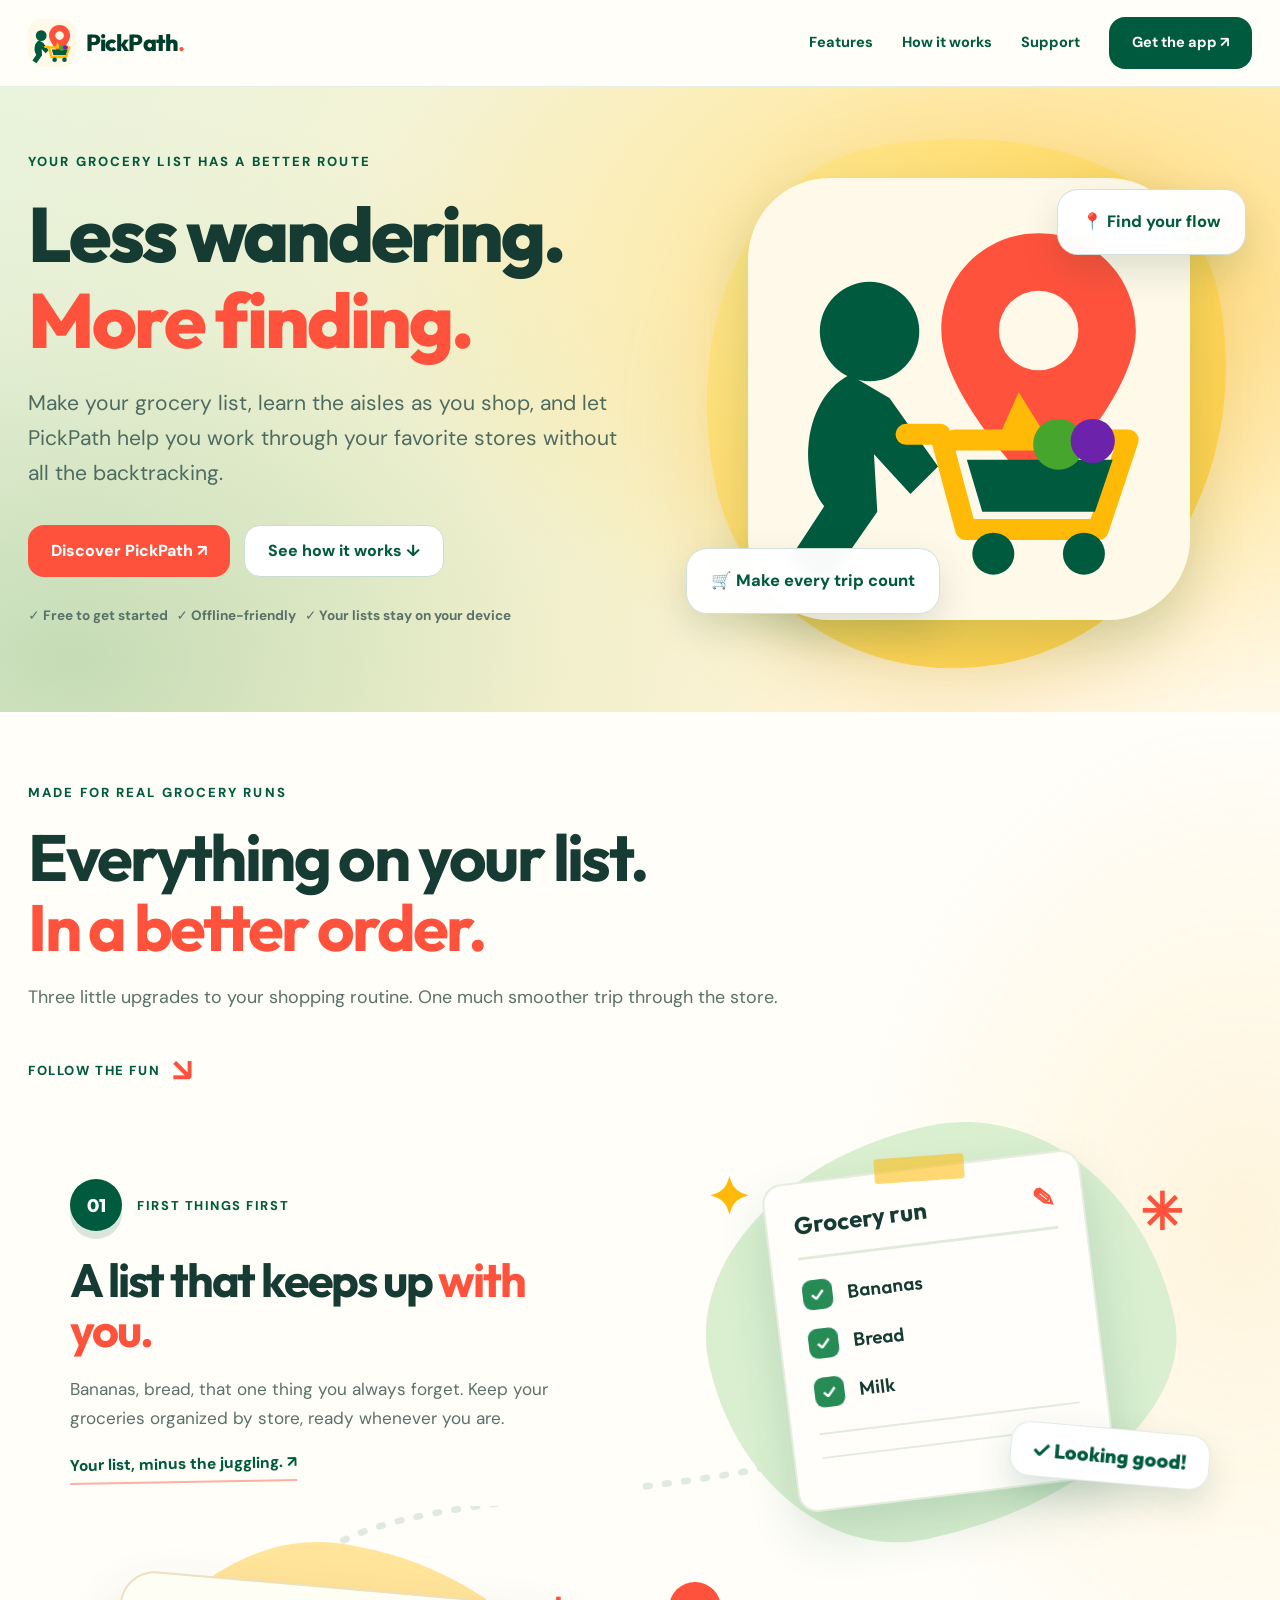
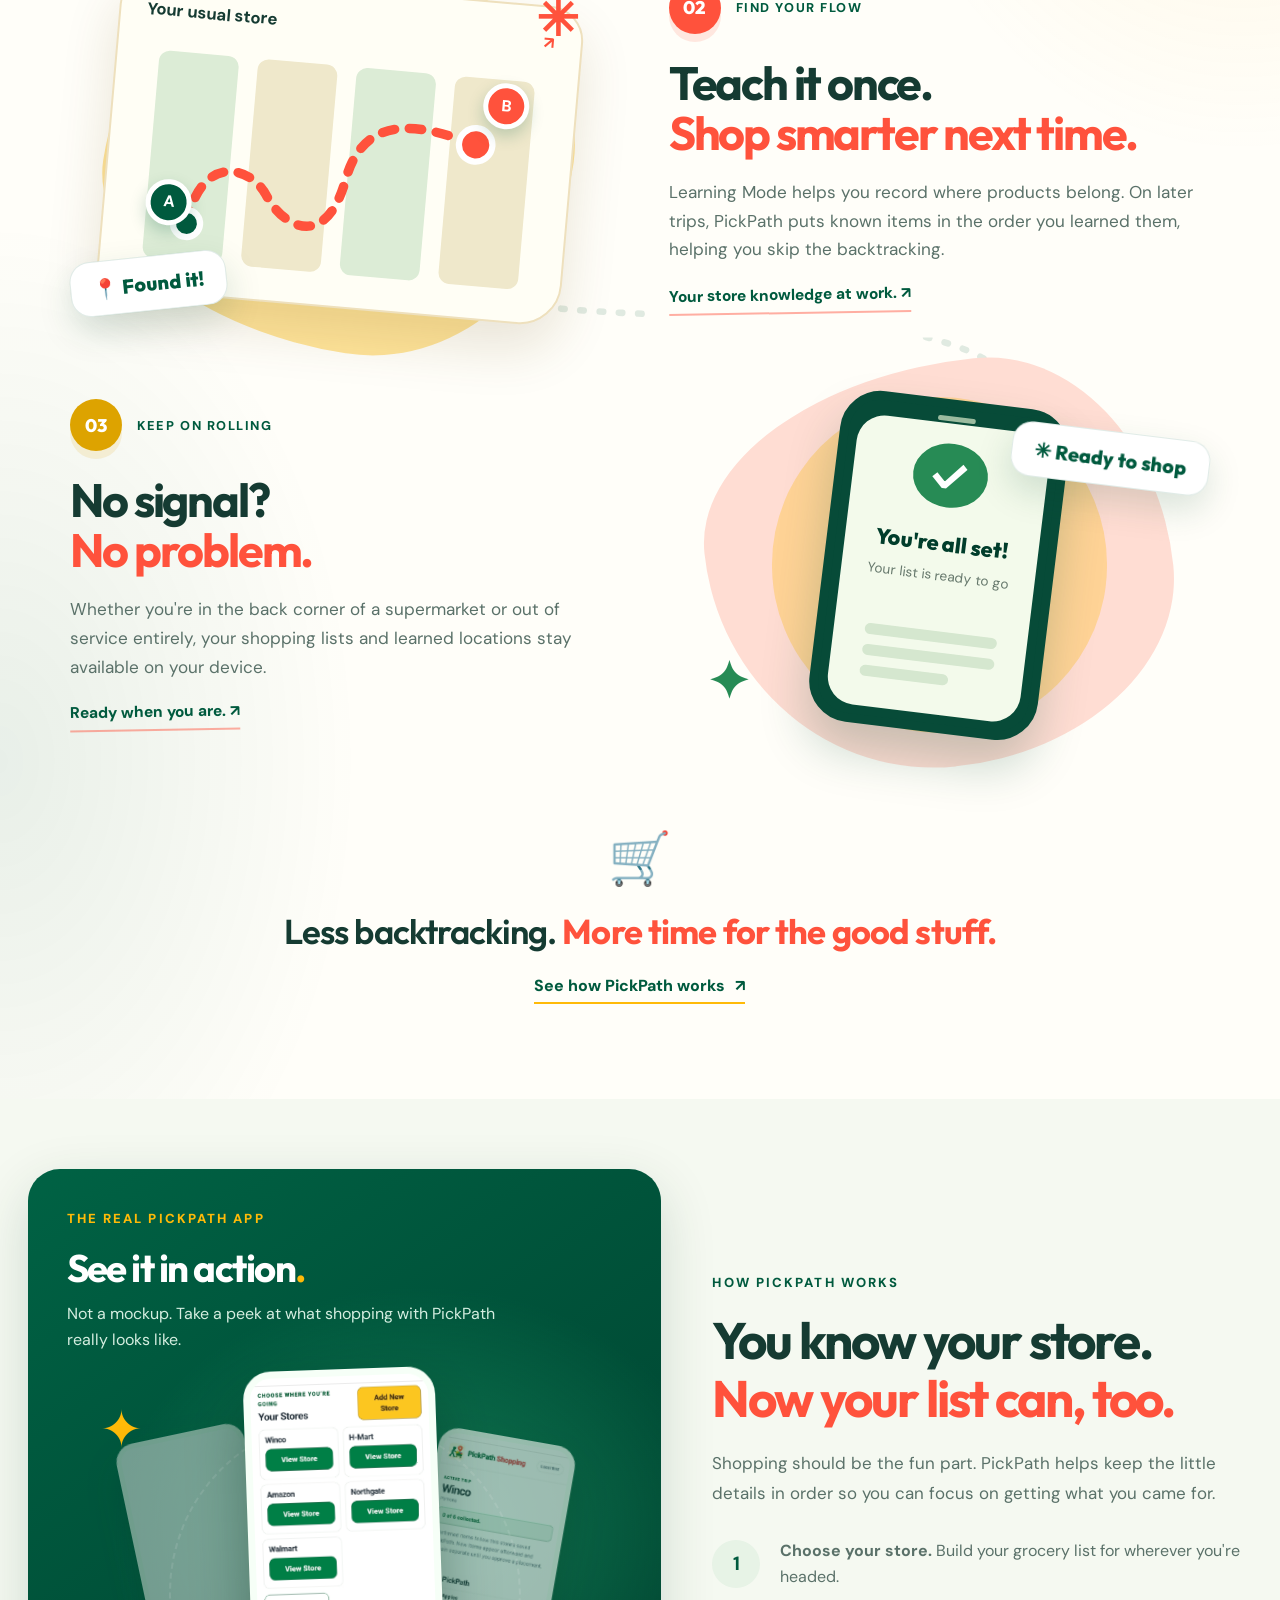
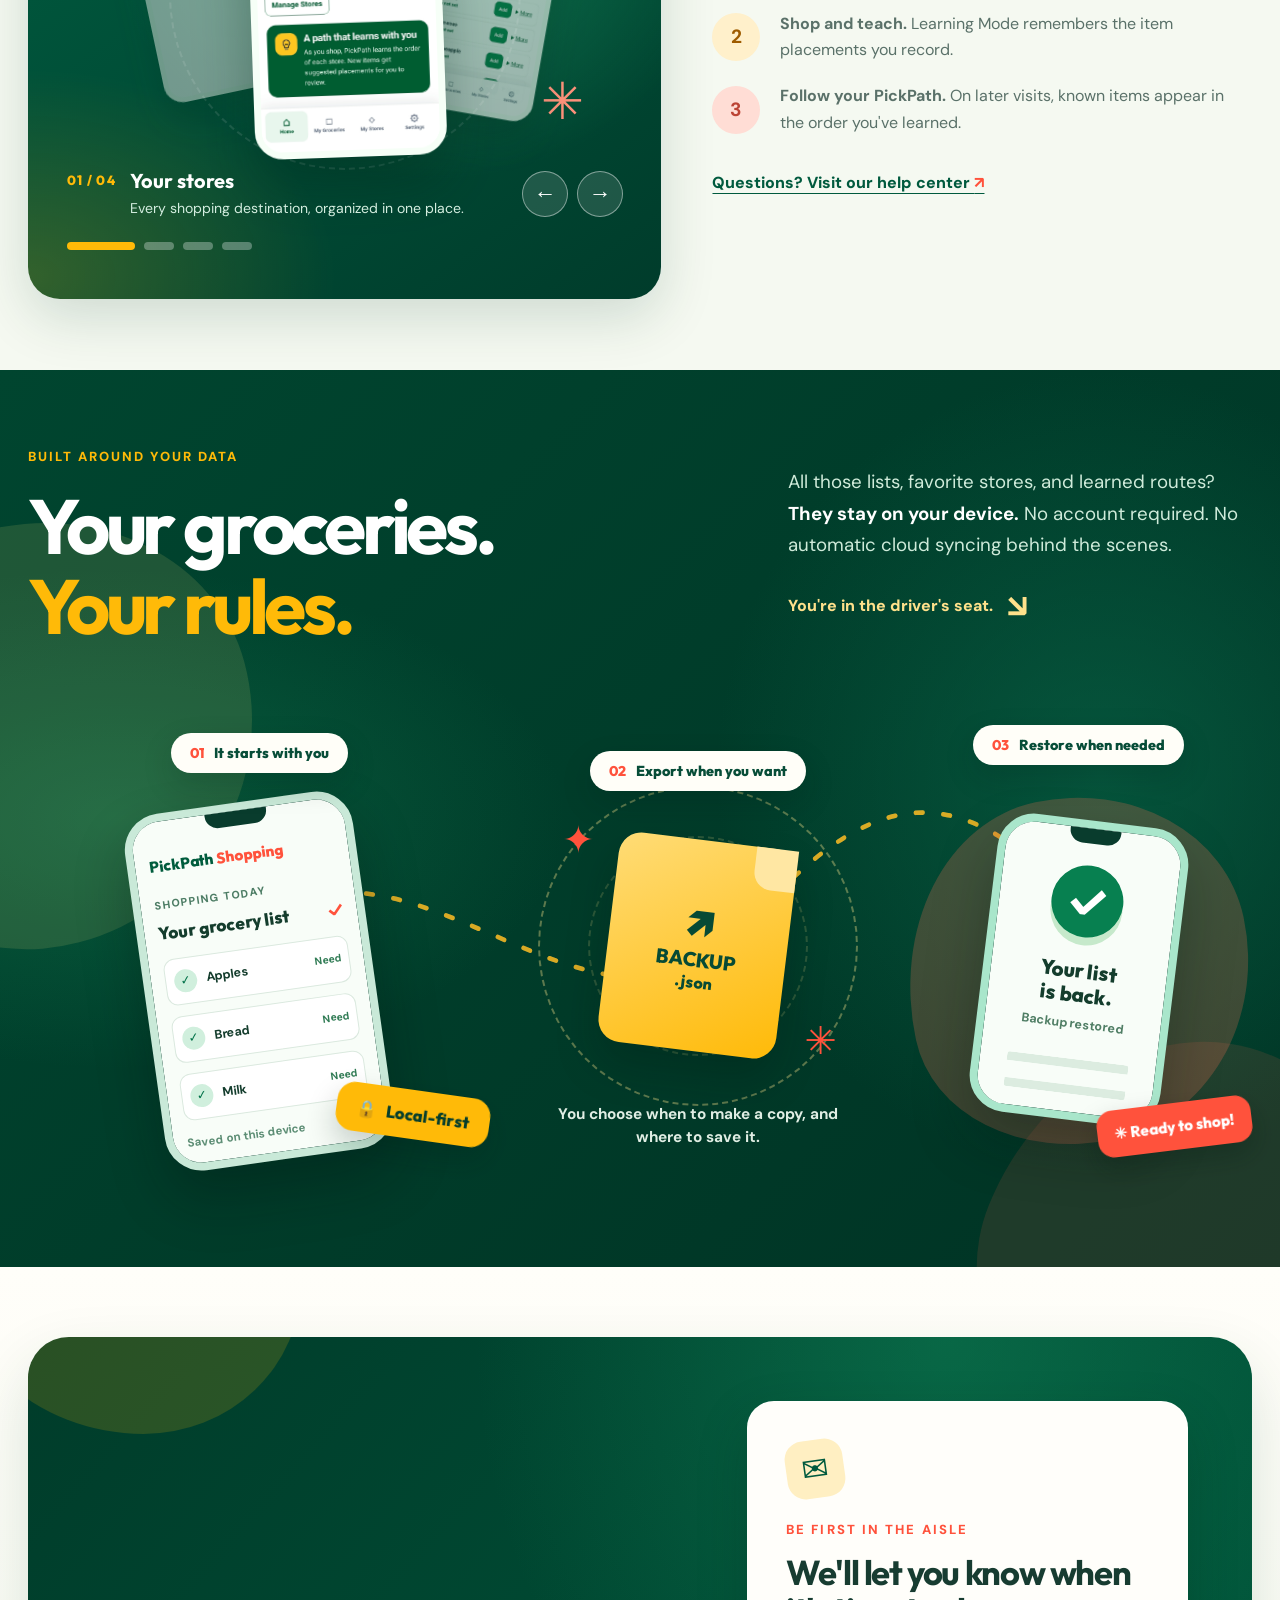
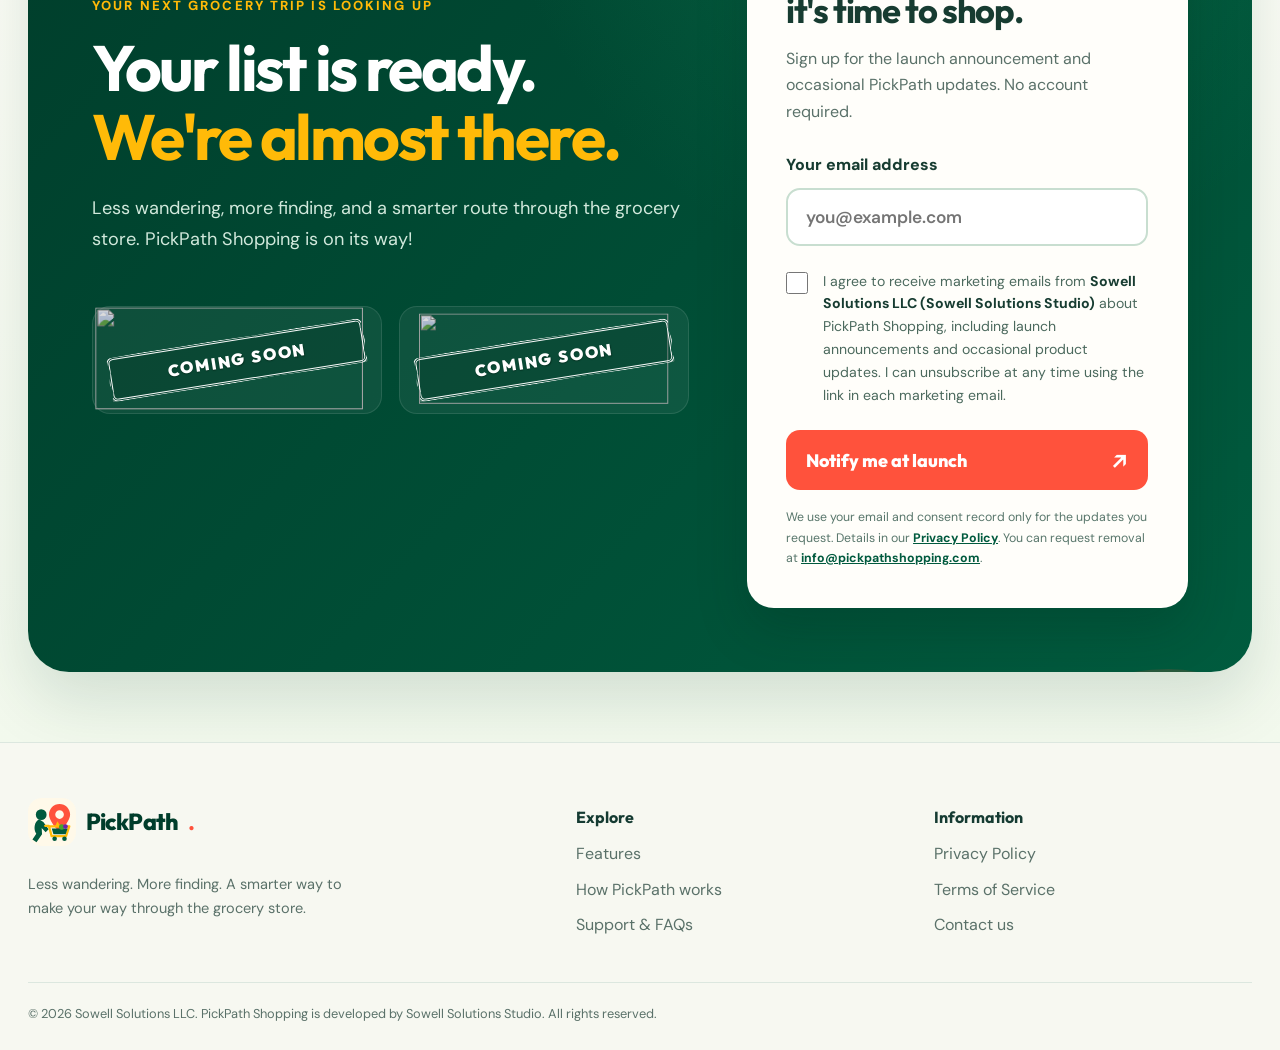
==== commit 64b5dd5c: "feat: add Google Tag Manager website tracking to all pages" ====
--- a/index.html
+++ b/index.html
@@ -1,4 +1,12 @@
-<!doctype html><html lang="en"><head><meta charset="utf-8"><meta name="viewport" content="width=device-width,initial-scale=1"><title>PickPath Shopping | Smarter Grocery Lists & Store Routes</title><meta name="description" content="Keep your grocery list organized by store, learn where items belong, and shop with less backtracking. Meet PickPath Shopping."><meta name="robots" content="noindex,nofollow"><link rel="canonical" href="https://pickpathshopping.com/"><meta property="og:type" content="website"><meta property="og:site_name" content="PickPath Shopping"><meta property="og:title" content="PickPath Shopping | Smarter Grocery Lists & Store Routes"><meta property="og:description" content="Keep your grocery list organized by store, learn where items belong, and shop with less backtracking. Meet PickPath Shopping."><meta property="og:url" content="https://pickpathshopping.com/"><meta name="theme-color" content="#005a3e"><link rel="icon" href="./assets/brand.svg" type="image/svg+xml"><link rel="stylesheet" href="./styles.css"><script type="application/ld+json">{"@context":"https://schema.org","@type":"SoftwareApplication","name":"PickPath Shopping","applicationCategory":"ShoppingApplication","operatingSystem":"Android","description":"A grocery list and store-route planner that learns item placements as you shop.","isAccessibleForFree":true,"publisher":{"@type":"Organization","name":"Sowell Solutions LLC","url":"https://sowellsolutions.com/"},"url":"https://pickpathshopping.com/"}</script></head><body><a class="skip-link" href="#main">Skip to content</a><header class="site-header"><div class="shell nav"><a class="brand" href="./"><img src="assets/brand.svg" alt="" width="48" height="48"><span>PickPath<strong>.</strong></span></a><nav class="nav-links" aria-label="Main navigation"><a href="./#features">Features</a><a href="./#how-it-works">How it works</a><a href="support/">Support</a><a class="btn" href="./#download">Get the app ↗</a></nav></div></header><main id="main"><section class="hero"><div class="shell hero-grid"><div class="hero-copy"><p class="eyebrow">Your grocery list has a better route</p><h1>Less wandering.<br><em>More finding.</em></h1><p class="lead">Make your grocery list, learn the aisles as you shop, and let PickPath help you work through your favorite stores without all the backtracking.</p><div class="hero-actions"><a class="btn btn-coral" href="#download">Discover PickPath ↗</a><a class="btn btn-secondary" href="#how-it-works">See how it works ↓</a></div><p class="reassurance">✓ Free to get started &nbsp; ✓ Offline-friendly &nbsp; ✓ Your lists stay on your device</p></div><div class="hero-art" aria-label="Illustrated PickPath shopping cart and location marker"><div class="art-blob"></div><img class="hero-logo" src="assets/brand.svg" alt="PickPath shopping cart and map marker illustration" width="365" height="365"><div class="float-label label-top"><span>📍 Find your flow</span></div><div class="float-label label-bottom"><span>🛒 Make every trip count</span></div></div></div></section>
+<!doctype html><html lang="en"><head>
+<!-- Google tag (Google Tag Manager) -->
+<script async src="https://www.googletagmanager.com/gtm.js?id=GTM-N86MPN5V"></script>
+<script>
+  window.dataLayer = window.dataLayer || [];
+  function gtag(){dataLayer.push(arguments);}
+  gtag('js', new Date());
+</script>
+<meta charset="utf-8"><meta name="viewport" content="width=device-width,initial-scale=1"><title>PickPath Shopping | Smarter Grocery Lists & Store Routes</title><meta name="description" content="Keep your grocery list organized by store, learn where items belong, and shop with less backtracking. Meet PickPath Shopping."><link rel="canonical" href="https://pickpathshopping.com/"><meta property="og:type" content="website"><meta property="og:site_name" content="PickPath Shopping"><meta property="og:title" content="PickPath Shopping | Smarter Grocery Lists & Store Routes"><meta property="og:description" content="Keep your grocery list organized by store, learn where items belong, and shop with less backtracking. Meet PickPath Shopping."><meta property="og:url" content="https://pickpathshopping.com/"><meta name="theme-color" content="#005a3e"><link rel="icon" href="./assets/brand.svg" type="image/svg+xml"><link rel="stylesheet" href="./styles.css"><script type="application/ld+json">{"@context":"https://schema.org","@type":"SoftwareApplication","name":"PickPath Shopping","applicationCategory":"ShoppingApplication","operatingSystem":"Android","description":"A grocery list and store-route planner that learns item placements as you shop.","isAccessibleForFree":true,"publisher":{"@type":"Organization","name":"Sowell Solutions LLC","url":"https://sowellsolutions.com/"},"url":"https://pickpathshopping.com/"}</script></head><body><a class="skip-link" href="#main">Skip to content</a><header class="site-header"><div class="shell nav"><a class="brand" href="./"><img src="assets/brand.svg" alt="" width="48" height="48"><span>PickPath<strong>.</strong></span></a><nav class="nav-links" aria-label="Main navigation"><a href="./#features">Features</a><a href="./#how-it-works">How it works</a><a href="support/">Support</a><a class="btn" href="./#download">Get the app ↗</a></nav></div></header><main id="main"><section class="hero"><div class="shell hero-grid"><div class="hero-copy"><p class="eyebrow">Your grocery list has a better route</p><h1>Less wandering.<br><em>More finding.</em></h1><p class="lead">Make your grocery list, learn the aisles as you shop, and let PickPath help you work through your favorite stores without all the backtracking.</p><div class="hero-actions"><a class="btn btn-coral" href="#download">Discover PickPath ↗</a><a class="btn btn-secondary" href="#how-it-works">See how it works ↓</a></div><p class="reassurance">✓ Free to get started &nbsp; ✓ Offline-friendly &nbsp; ✓ Your lists stay on your device</p></div><div class="hero-art" aria-label="Illustrated PickPath shopping cart and location marker"><div class="art-blob"></div><img class="hero-logo" src="assets/brand.svg" alt="PickPath shopping cart and map marker illustration" width="365" height="365"><div class="float-label label-top"><span>📍 Find your flow</span></div><div class="float-label label-bottom"><span>🛒 Make every trip count</span></div></div></div></section>
 <section id="features" class="section feature-journey" aria-labelledby="feature-journey-heading">
   <div class="shell">
     <div class="journey-intro" data-journey-reveal>
@@ -268,4 +276,4 @@
       </div>
     </div>
   </div>
-</section></main><footer class="site-footer"><div class="shell"><div class="footer-grid"><div><a class="brand" href="./"><img src="assets/brand.svg" alt="" width="48" height="48">PickPath<strong>.</strong></a><p>Less wandering. More finding. A smarter way to make your way through the grocery store.</p></div><div class="footer-col"><h3>Explore</h3><a href="./#features">Features</a><a href="./#how-it-works">How PickPath works</a><a href="support/">Support &amp; FAQs</a></div><div class="footer-col"><h3>Information</h3><a href="privacy/">Privacy Policy</a><a href="terms/">Terms of Service</a><a href="mailto:info@pickpathshopping.com">Contact us</a></div></div><div class="footer-bottom">© 2026 Sowell Solutions LLC. PickPath Shopping is developed by Sowell Solutions Studio. All rights reserved.</div></div></footer><script src="scripts/feature-journey.js" defer></script><script src="scripts/showcase.js" defer></script><script src="scripts/data-story.js" defer></script><script src="scripts/launch-signup.js" defer></script></body></html>+</section></main><footer class="site-footer"><div class="shell"><div class="footer-grid"><div><a class="brand" href="./"><img src="assets/brand.svg" alt="" width="48" height="48">PickPath<strong>.</strong></a><p>Less wandering. More finding. A smarter way to make your way through the grocery store.</p></div><div class="footer-col"><h3>Explore</h3><a href="./#features">Features</a><a href="./#how-it-works">How PickPath works</a><a href="support/">Support &amp; FAQs</a></div><div class="footer-col"><h3>Information</h3><a href="privacy/">Privacy Policy</a><a href="terms/">Terms of Service</a><a href="contact/">Contact us</a></div></div><div class="footer-bottom">© 2026 Sowell Solutions LLC. PickPath Shopping is developed by Sowell Solutions Studio. All rights reserved.</div></div></footer><script src="scripts/feature-journey.js" defer></script><script src="scripts/showcase.js" defer></script><script src="scripts/data-story.js" defer></script><script src="scripts/launch-signup.js" defer></script></body></html>
--- a/styles.css
+++ b/styles.css
@@ -1720,3 +1720,227 @@
   .help-contact-orbit,.help-contact-envelope,.help-contact-spark,
   .help-topic,.help-question,.help-question-toggle {animation:none!important;transition:none!important;}
 }
+
+/* Contact page */
+.contact-hero {background:radial-gradient(ellipse 47% 81% at 86% 32%,rgba(255,209,85,.58),transparent 77%),radial-gradient(ellipse 45% 81% at 4% 100%,rgba(195,231,178,.55),transparent 80%),linear-gradient(120deg,#f3faed,#fff6de);overflow:hidden;}
+.contact-hero .shell,.contact-direct .shell,.contact-help .shell,.contact-safety .shell {width:calc(100% - (var(--site-gutter) * 2));max-width:none;margin-inline:auto;}
+.contact-hero-grid {display:grid;grid-template-columns:1.06fr .94fr;align-items:center;gap:clamp(20px,4vw,75px);padding-block:clamp(65px,6.5vw,125px);}
+.contact-hero-copy h1 {font-size:clamp(3.55rem,6.2vw,8rem);line-height:1.04;margin:18px 0 26px;}
+.contact-hero-copy h1 em,.contact-help h2 em {font-style:normal;color:var(--orange);}
+.contact-hero-copy>p:not(.eyebrow) {color:#4d6c60;font-size:clamp(1.1rem,1.48vw,1.48rem);line-height:1.7;max-width:720px;}
+.contact-hero-actions {display:flex;align-items:center;gap:27px;flex-wrap:wrap;margin:30px 0 22px;}
+.contact-hero-cta {background:var(--orange);padding:15px 27px;}
+.contact-hero-cta:hover {background:#de4330;}
+.contact-hero-secondary {font-weight:800;text-underline-offset:6px;}
+.contact-hero-footnote {font-size:.84rem;font-weight:700;color:#638471;}
+.contact-hero-art {min-height:clamp(400px,43vw,625px);position:relative;isolation:isolate;display:grid;place-items:center;}
+.contact-hero-blob {position:absolute;z-index:-2;background:linear-gradient(135deg,#ffe280,#ffbc21);width:min(87%,560px);aspect-ratio:1;border-radius:51% 49% 58% 42%/45% 58% 42% 55%;animation:contactBlob 10s ease-in-out infinite alternate;}
+.contact-route {position:absolute;inset:0;width:100%;height:100%;z-index:-1;fill:none;}
+.contact-route path {stroke:var(--orange);stroke-width:8;stroke-linecap:round;stroke-dasharray:12 20;animation:contactDashes 5s linear infinite;}
+.contact-route circle {fill:var(--green);stroke:#fffcf1;stroke-width:6;}
+.contact-envelope {width:clamp(225px,25vw,380px);height:clamp(165px,19vw,290px);background:#f9fefa;border-radius:20px;position:relative;box-shadow:0 24px 50px rgba(0,60,40,.2);transform:rotate(-9deg);animation:contactFloat 6.5s ease-in-out infinite;}
+.contact-envelope-note {position:absolute;z-index:1;top:-55px;left:18%;width:64%;height:80%;background:#fff;border-radius:13px;display:flex;flex-direction:column;align-items:center;justify-content:center;gap:5px;color:var(--green);font:800 clamp(.92rem,1.3vw,1.35rem) Outfit,sans-serif;transform:rotate(4deg);}
+.contact-envelope-note strong {font-size:2.8rem;color:var(--orange);line-height:1.2;}
+.contact-envelope-note small {font-size:.9rem;}
+.contact-envelope-front {position:absolute;z-index:2;inset:0;border-radius:20px;background:linear-gradient(35deg,transparent 49%,#dcebdc 50%,transparent 51%),linear-gradient(145deg,transparent 49%,#dcebdc 50%,transparent 51%),linear-gradient(#e4f1e0,#fff);clip-path:polygon(0 28%,50% 73%,100% 28%,100% 100%,0 100%);}
+.contact-bubble {position:absolute;z-index:3;border-radius:18px;padding:14px 19px;color:var(--green);background:#fff;box-shadow:0 15px 30px rgba(0,60,40,.12);font:800 clamp(.95rem,1.25vw,1.25rem) Outfit,sans-serif;white-space:nowrap;}
+.contact-bubble-one {right:0;top:12%;transform:rotate(5deg);animation:contactBubble 5s ease-in-out infinite;}
+.contact-bubble-two {left:0;bottom:9%;transform:rotate(-6deg);animation:contactBubble 6s ease-in-out infinite reverse;}
+.contact-spark {position:absolute;color:var(--orange);font-size:clamp(2rem,4vw,4rem);animation:contactSpark 4s ease-in-out infinite;}
+.contact-spark-one {top:5%;left:13%;}
+.contact-spark-two {bottom:3%;right:12%;color:var(--green);animation-delay:-1.5s;}
+
+/* One straightforward email action and a matching copy icon. */
+.contact-direct {padding:clamp(65px,7vw,125px) 0;color:#fff;overflow:hidden;background:radial-gradient(ellipse 44% 70% at 2% 10%,rgba(41,151,89,.36),transparent 72%),linear-gradient(125deg,#005c3e,#003c2a);}
+.contact-direct-layout {display:grid;grid-template-columns:minmax(0,.84fr) minmax(0,1.16fr);gap:clamp(30px,5vw,100px);align-items:center;}
+.contact-direct-copy .eyebrow {color:var(--gold);}
+.contact-direct-copy h2 {font-size:clamp(3.7rem,6.3vw,8rem);color:#fff;line-height:1.04;margin:14px 0 27px;}
+.contact-direct-copy h2 em {font-style:normal;color:var(--gold);}
+.contact-direct-copy>p:not(.eyebrow) {color:#d1e9da;font-size:clamp(1.14rem,1.42vw,1.45rem);line-height:1.75;max-width:620px;}
+.contact-direct-doodle {font:800 clamp(1.25rem,1.8vw,1.9rem) Outfit,sans-serif;color:#ffda7b;transform:rotate(-5deg);margin-top:40px;}
+.contact-direct-doodle span {font-size:2.7em;vertical-align:middle;margin-right:6px;}
+.contact-email-card {position:relative;overflow:hidden;border-radius:clamp(24px,3vw,45px);background:#fffefa;color:var(--ink);padding:clamp(28px,4vw,65px);box-shadow:0 28px 60px rgba(0,27,17,.21);}
+.contact-email-card::after {content:"";position:absolute;pointer-events:none;width:240px;height:240px;background:rgba(255,186,8,.12);border-radius:43% 57% 57% 43%/48% 39% 61% 52%;right:-125px;top:-120px;transform:rotate(16deg);}
+.contact-email-card-top {display:flex;align-items:center;gap:15px;font:800 .85rem Outfit,sans-serif;letter-spacing:.09em;color:#577c66;}
+.contact-email-card-icon {display:grid;place-items:center;width:50px;height:50px;flex:0 0 50px;background:#ffefe1;border-radius:16px;font-size:1.65rem;color:var(--orange);}
+.contact-email-card-spark {margin-left:auto;color:var(--orange);font-size:2rem;}
+.contact-email-card h3 {font-size:clamp(2.3rem,3.4vw,4rem);margin:28px 0 14px;line-height:1.1;}
+.contact-email-card>p:not(.contact-copy-status):not(.contact-email-plain-note) {color:#526e5d;max-width:600px;font-size:clamp(1.06rem,1.2vw,1.25rem);line-height:1.72;}
+.contact-email-label {display:block;color:var(--green);font-weight:800;text-transform:uppercase;letter-spacing:.1em;font-size:.79rem;margin:clamp(30px,3.7vw,55px) 0 12px;}
+.contact-email-actions {display:flex;align-items:stretch;gap:13px;min-width:0;}
+.contact-email-link {display:flex;align-items:center;justify-content:space-between;gap:12px;min-width:0;flex:1;color:white;background:var(--green);text-decoration:none;border-radius:16px;padding:clamp(15px,1.8vw,24px);font:800 clamp(1.05rem,1.75vw,1.85rem) Outfit,sans-serif;letter-spacing:-.03em;overflow-wrap:anywhere;transition:background .2s,transform .2s;}
+.contact-email-link:hover {background:#00744d;color:white;transform:translateY(-2px);}
+.contact-email-link svg {width:29px;height:29px;flex:0 0 29px;}
+.contact-email-copy {flex:0 0 clamp(58px,5vw,80px);display:grid;place-items:center;border:2px solid var(--green);background:#e6f3e8;color:var(--green);border-radius:16px;cursor:pointer;transition:background .2s,transform .2s;}
+.contact-email-copy svg {width:27px;height:27px;pointer-events:none;}
+.contact-email-copy:hover,.contact-email-copy.is-copied {background:#caebd1;transform:translateY(-2px);}
+.contact-email-copy:focus-visible,.contact-email-link:focus-visible {outline:3px solid var(--gold);outline-offset:4px;}
+.contact-copy-status {color:var(--green);font-size:.89rem;font-weight:800;min-height:1.2em;margin:13px 0 0;}
+.contact-email-plain-note {font-size:.88rem;color:#688477;margin:12px 0 0;}
+
+.contact-help {background:linear-gradient(115deg,#fff7df,#f3faee);padding:clamp(55px,6vw,100px) 0;}
+.contact-help-grid {display:grid;grid-template-columns:1.1fr .9fr;gap:clamp(24px,5vw,95px);align-items:center;}
+.contact-help h2 {font-size:clamp(3rem,5vw,6rem);margin:0;}
+.contact-help-grid>div:last-child p {color:var(--muted);font-size:clamp(1.08rem,1.37vw,1.34rem);}
+.contact-help .btn {background:var(--green);}
+.contact-safety {background:#e8f1e3;padding:20px 0;}
+.contact-safety .shell {display:flex;align-items:center;gap:18px;}
+.contact-safety span {font-size:1.6rem;}
+.contact-safety p {font-size:.89rem;color:#4d6d5b;margin:0;}
+@keyframes contactBlob {from{transform:rotate(-12deg) scale(.95)}to{transform:rotate(12deg) scale(1.05)}}
+@keyframes contactDashes {to{stroke-dashoffset:-80}}
+@keyframes contactFloat {0%,100%{transform:rotate(-9deg) translateY(0)}50%{transform:rotate(-5deg) translateY(-15px)}}
+@keyframes contactBubble {0%,100%{translate:0 0}50%{translate:0 -13px}}
+@keyframes contactSpark {0%,100%{opacity:.55;transform:scale(.8) rotate(-8deg)}50%{opacity:1;transform:scale(1.15) rotate(9deg)}}
+@media(max-width:1050px) {
+.contact-hero-copy h1 {font-size:clamp(3.2rem,5.9vw,6rem);}
+}
+@media(max-width:810px) {
+.contact-hero-grid,.contact-direct-layout,.contact-help-grid {grid-template-columns:1fr;}
+.contact-hero-grid {padding-block:60px;}
+.contact-hero-copy h1 {font-size:clamp(3.4rem,8vw,6rem);}
+.contact-hero-art {min-height:400px;}
+.contact-direct-copy h2 {font-size:clamp(3.4rem,8.5vw,6.1rem);}
+}
+@media(max-width:520px) {
+.contact-hero-copy h1 {font-size:clamp(3.05rem,11vw,4.6rem);}
+.contact-hero-art {min-height:340px;}
+.contact-envelope {width:230px;height:177px;}
+.contact-bubble {font-size:.85rem;padding:9px 12px;}
+.contact-email-card {padding:25px 18px;}
+.contact-email-link {font-size:clamp(.89rem,4.1vw,1.22rem);padding:14px 12px;}
+.contact-email-link svg {width:20px;height:20px;flex-basis:20px;}
+.contact-email-copy {flex-basis:56px;border-radius:13px;}
+.contact-email-actions {gap:8px;}
+}
+@media(prefers-reduced-motion:reduce) {
+.contact-hero-blob,.contact-route path,.contact-envelope,.contact-bubble,.contact-spark,.contact-email-link,.contact-email-copy {animation:none!important;transition:none!important;}
+}
+
+
+/* Legal pages: recognizable PickPath energy with restrained, readable policy content. */
+.legal-page {background:#fffefa;}
+.legal-hero {overflow:hidden;position:relative;background:radial-gradient(ellipse 53% 80% at 80% 24%,rgba(255,209,73,.50),transparent 73%),radial-gradient(ellipse 40% 60% at 3% 95%,rgba(191,224,176,.55),transparent 85%),linear-gradient(115deg,#f0f9e7 0%,#fff9e3 100%);}
+.legal-hero .shell,.legal-reading .shell,.legal-next .shell {width:calc(100% - (var(--site-gutter) * 2));max-width:none;margin-inline:auto;}
+.legal-hero-layout {display:grid;grid-template-columns:minmax(0,1.13fr) minmax(0,.87fr);align-items:center;gap:clamp(15px,4vw,90px);padding-block:clamp(48px,5.7vw,100px);}
+.legal-hero-copy {position:relative;z-index:1;}
+.legal-hero-copy .eyebrow {color:var(--green);}
+.legal-hero-copy h1 {font-size:clamp(3.5rem,7vw,8.6rem);line-height:1.04;max-width:950px;margin:17px 0 26px;letter-spacing:-.065em;}
+.legal-hero-copy h1 em {font-style:normal;color:var(--orange);}
+.legal-hero-meta {font-size:clamp(1.08rem,1.47vw,1.48rem);color:#4f7060;max-width:670px;line-height:1.65;}
+.legal-hero-pills {display:flex;gap:11px;flex-wrap:wrap;margin-top:28px;}
+.legal-hero-pills>span {background:rgba(255,255,255,.83);border:1px solid rgba(0,90,62,.14);border-radius:50px;padding:9px 15px;color:var(--green);font:800 .85rem Outfit,sans-serif;}
+.legal-hero-pills>span span {color:var(--orange);margin-right:6px;}
+.legal-hero-art {min-height:clamp(330px,34vw,510px);display:grid;place-items:center;position:relative;isolation:isolate;}
+.legal-art-blob {position:absolute;z-index:-2;width:min(80%,450px);aspect-ratio:1;border-radius:51% 49% 63% 37%/44% 57% 43% 56%;background:linear-gradient(145deg,#ffdd6e,#ffc22a);box-shadow:0 28px 58px rgba(193,134,0,.12);animation:legalBlob 11s ease-in-out infinite alternate;}
+.legal-art-route {position:absolute;inset:0;width:100%;height:100%;z-index:-1;}
+.legal-art-route path {stroke:var(--orange);stroke-dasharray:10 19;stroke-linecap:round;stroke-width:7;animation:legalPath 5s linear infinite;}
+.legal-art-route circle {fill:var(--green);stroke:#fffefa;stroke-width:6;}
+.legal-art-shield {display:grid;place-items:center;width:clamp(215px,21vw,325px);aspect-ratio:1;border-radius:31%;background:#fffdf5;box-shadow:0 24px 45px rgba(0,65,42,.19);transform:rotate(-9deg);animation:legalFloat 6.5s ease-in-out infinite;}
+.legal-art-shield svg {width:67%;height:72%;}
+.legal-art-paper {width:clamp(214px,21vw,315px);aspect-ratio:.8;border-radius:19px;background:#fffdf8;box-shadow:0 28px 50px rgba(0,65,42,.19);padding:clamp(20px,2.8vw,42px);display:flex;flex-direction:column;gap:18px;transform:rotate(-9deg);animation:legalFloat 6.5s ease-in-out infinite;}
+.legal-art-paper-dots {display:flex;gap:6px;}
+.legal-art-paper-dots i {width:10px;height:10px;border-radius:50%;background:#ffb909;}
+.legal-art-paper-dots i:nth-child(2) {background:#ff5944;}
+.legal-art-paper-dots i:nth-child(3) {background:#1a9868;}
+.legal-art-paper-heading {font:800 clamp(1.25rem,2vw,2.1rem) Outfit,sans-serif;color:var(--green);}
+.legal-art-paper-line {height:10px;background:#d9eddf;border-radius:20px;width:95%;}
+.legal-art-paper-line--short {width:66%;}
+.legal-art-paper-check {align-self:flex-end;margin-top:auto;width:72px;height:72px;border-radius:50%;background:#005a3e;color:white;display:grid;place-items:center;font:800 3rem Outfit,sans-serif;}
+.legal-art-bubble {z-index:2;position:absolute;color:var(--green);padding:12px 17px;background:white;border-radius:17px;box-shadow:0 14px 29px rgba(0,66,43,.14);border:1px solid #e5eedf;font:800 clamp(.92rem,1.1vw,1.16rem) Outfit,sans-serif;white-space:nowrap;}
+.legal-art-bubble--top {right:0;top:13%;transform:rotate(7deg);animation:legalBubble 6s ease-in-out infinite;}
+.legal-art-bubble--bottom {left:2%;bottom:11%;transform:rotate(-6deg);animation:legalBubble 6.5s ease-in-out infinite reverse;}
+.legal-art-spark {position:absolute;color:var(--orange);font-size:clamp(2.1rem,3.6vw,3.8rem);line-height:1;animation:legalSpark 4s ease-in-out infinite;}
+.legal-art-spark--one {top:7%;left:15%;}
+.legal-art-spark--two {bottom:6%;right:14%;color:var(--green);animation-delay:-1.6s;}
+.legal-progress {height:5px;background:#dbeddc;position:sticky;top:0;z-index:7;overflow:hidden;}
+.legal-progress span {display:block;width:0;height:100%;background:linear-gradient(90deg,#ffba08,#ff523c);transition:width .1s linear;}
+.legal-reading {padding:clamp(50px,5.8vw,95px) 0 clamp(75px,7vw,125px);background:radial-gradient(ellipse 35% 25% at 0 0,rgba(231,247,227,.65),transparent 85%),#fffefa;}
+.legal-reading-grid {display:grid;grid-template-columns:minmax(240px,.31fr) minmax(0,.69fr);align-items:start;gap:clamp(28px,4.5vw,95px);}
+.legal-nav {min-width:0;}
+.legal-nav-inner {position:sticky;top:28px;padding:clamp(21px,2vw,34px);border-radius:28px;background:#eef7e9;border:1px solid #dce9d8;}
+.legal-nav-overline {font-size:.78rem;letter-spacing:.12em;text-transform:uppercase;font-weight:800;color:#437b58;margin:0 0 13px;}
+.legal-nav h2 {font-size:clamp(1.85rem,2.2vw,2.8rem);line-height:1.12;margin:0 0 23px;}
+.legal-nav h2 em {color:var(--orange);font-style:normal;}
+.legal-toc {display:flex;flex-direction:column;gap:2px;max-height:min(61vh,680px);overflow:auto;padding:2px 4px 2px 0;scrollbar-color:#c2dac6 transparent;scrollbar-width:thin;}
+.legal-toc-link {display:flex;align-items:center;gap:13px;border-radius:12px;padding:9px 11px 9px 7px;text-decoration:none;color:#456a52;font:700 clamp(.82rem,.89vw,.99rem)/1.35 'DM Sans',sans-serif;transition:background .2s,color .2s;}
+.legal-toc-link:hover,.legal-toc-link.is-current {background:#fffefa;color:var(--green);}
+.legal-toc-link:focus-visible {outline:3px solid var(--gold);outline-offset:2px;}
+.legal-toc-num {flex:0 0 26px;display:grid;place-items:center;color:#72947c;font:800 .76rem Outfit,sans-serif;}
+.legal-toc-link.is-current .legal-toc-num {color:var(--orange);}
+.legal-nav-contact {display:flex;flex-direction:column;gap:2px;margin-top:22px;padding:17px 18px;border-radius:16px;background:var(--green);color:white;text-decoration:none;}
+.legal-nav-contact span {color:#ddf4e5;font-size:.82rem;}
+.legal-nav-contact strong {font:800 1.05rem Outfit,sans-serif;}
+.legal-nav-contact:hover {color:white;background:#00704c;}
+.legal-document {min-width:0;max-width:980px;}
+.legal-document-intro {display:grid;grid-template-columns:auto 1fr;align-items:center;gap:20px 25px;background:#e9f7e6;border:1px solid #d1e9ce;border-radius:25px;padding:clamp(20px,2.7vw,40px);margin-bottom:clamp(24px,3vw,48px);box-shadow:0 16px 40px rgba(0,80,49,.045);}
+.legal-intro-flag {width:65px;height:65px;border-radius:21px;background:white;display:grid;place-items:center;font-size:2rem;transform:rotate(-7deg);}
+.legal-document-intro p {color:#28543b;font-weight:700;font-size:clamp(1.05rem,1.24vw,1.2rem);line-height:1.68;margin:0;}
+.legal-entry {padding:clamp(24px,3vw,45px) 0;border-bottom:1px solid #e0e9dd;scroll-margin-top:32px;}
+.legal-entry-heading {display:flex;align-items:flex-start;gap:clamp(14px,1.65vw,23px);margin-bottom:17px;}
+.legal-entry-number {flex:0 0 clamp(44px,3.6vw,58px);height:clamp(44px,3.6vw,58px);display:grid;place-items:center;background:#ffebc3;border-radius:15px;color:#955d00;transform:rotate(-6deg);font:800 clamp(.9rem,1.25vw,1.2rem) Outfit,sans-serif;}
+.legal-entry:nth-of-type(3n+2) .legal-entry-number {background:#e3f1dd;color:var(--green);}
+.legal-entry:nth-of-type(3n+3) .legal-entry-number {background:#ffe6e0;color:#b44c35;}
+.legal-entry-heading h2 {font-size:clamp(1.42rem,1.9vw,2.1rem);letter-spacing:-.03em;line-height:1.23;margin:5px 0 0;color:var(--ink);}
+.legal-entry-prose {padding-left:clamp(58px,5.3vw,81px);}
+.legal-entry-prose p {color:#455f53;line-height:1.83;font-size:clamp(1rem,1.05vw,1.11rem);max-width:880px;margin:0 0 17px;}
+.legal-entry-prose p:last-child {margin-bottom:0;}
+.legal-entry-prose strong {color:#163f30;}
+.legal-entry-prose a {font-weight:750;text-underline-offset:3px;overflow-wrap:anywhere;}
+.legal-document-end {display:flex;align-items:center;justify-content:space-between;gap:24px;flex-wrap:wrap;margin-top:clamp(37px,4vw,70px);border-radius:24px;padding:clamp(24px,3vw,38px);background:linear-gradient(120deg,#fff1cd,#fffaeb);border:1px solid #f3e6c5;}
+.legal-end-mark {display:inline-grid;place-items:center;width:34px;height:34px;background:var(--green);border-radius:50%;color:#fff;font-size:1.1rem;margin-right:12px;}
+.legal-document-end strong {font:800 clamp(1.4rem,1.8vw,1.85rem) Outfit,sans-serif;}
+.legal-document-end p {color:#5b7765;margin:8px 0 0;}
+.legal-next {padding:clamp(45px,5vw,80px) 0;background:linear-gradient(120deg,#004e36,#003926);color:white;}
+.legal-next-inner {display:flex;align-items:center;justify-content:space-between;gap:35px;flex-wrap:wrap;}
+.legal-next-inner>p {width:100%;color:var(--gold);font-size:.85rem;letter-spacing:.12em;text-transform:uppercase;font-weight:800;margin:0;}
+.legal-next h2 {color:white;font-size:clamp(2rem,3.5vw,4.4rem);margin:0;}
+.legal-next-links {display:flex;gap:15px;flex-wrap:wrap;}
+.legal-next-links a {border:1px solid rgba(255,255,255,.35);border-radius:13px;padding:13px 19px;color:white;font-weight:800;text-decoration:none;}
+.legal-next-links a:hover {background:rgba(255,255,255,.12);color:white;}
+@keyframes legalBlob {from{transform:rotate(-10deg) scale(.96)}to{transform:rotate(13deg) scale(1.055)}}
+@keyframes legalPath {to{stroke-dashoffset:-87}}
+@keyframes legalFloat {0%,100%{transform:translateY(0) rotate(-9deg)}50%{transform:translateY(-15px) rotate(-5deg)}}
+@keyframes legalBubble {0%,100%{translate:0 0}50%{translate:0 -12px}}
+@keyframes legalSpark {0%,100%{opacity:.5;transform:scale(.8) rotate(-8deg)}50%{opacity:1;transform:scale(1.2) rotate(10deg)}}
+@media(max-width:1050px) {
+.legal-hero-copy h1 {font-size:clamp(3.25rem,6.3vw,7rem);}
+.legal-reading-grid {grid-template-columns:minmax(225px,.34fr) minmax(0,.66fr);gap:28px;}
+.legal-entry-prose {padding-left:0;}
+}
+@media(max-width:790px) {
+.legal-hero-layout {grid-template-columns:1fr;padding-block:52px 40px;gap:6px;}
+.legal-hero-copy h1 {font-size:clamp(3.2rem,9vw,6rem);}
+.legal-hero-art {min-height:350px;}
+.legal-art-shield,.legal-art-paper {max-width:275px;}
+.legal-reading-grid {grid-template-columns:1fr;gap:26px;}
+.legal-nav-inner {position:relative;top:auto;}
+.legal-toc {display:grid;grid-template-columns:repeat(2,minmax(0,1fr));gap:4px 11px;max-height:none;overflow:visible;}
+.legal-nav h2 {font-size:2rem;}
+.legal-nav-contact {margin-top:20px;}
+.legal-entry-prose {padding-left:0;}
+.legal-next-inner {display:block;}
+.legal-next-links {margin-top:25px;}
+}
+@media(max-width:520px) {
+.legal-hero-copy h1 {font-size:clamp(2.9rem,11.4vw,4.3rem);}
+.legal-hero-meta {font-size:1.07rem;}
+.legal-hero-art {min-height:285px;}
+.legal-art-shield {width:190px;}
+.legal-art-paper {width:200px;}
+.legal-art-bubble {font-size:.86rem;padding:9px 11px;}
+.legal-nav-inner {padding:20px 15px;}
+.legal-toc {grid-template-columns:1fr;gap:0;}
+.legal-toc-link {padding:7px 8px;}
+.legal-document-intro {grid-template-columns:1fr;gap:13px;}
+.legal-intro-flag {width:52px;height:52px;}
+.legal-entry-heading {gap:12px;}
+.legal-entry-number {flex-basis:40px;height:40px;}
+.legal-entry-heading h2 {font-size:1.38rem;}
+.legal-document-end .btn {width:100%;justify-content:center;}
+.legal-next-links {display:flex;flex-direction:column;}
+}
+@media(prefers-reduced-motion:reduce) {
+.legal-art-blob,.legal-art-route path,.legal-art-shield,.legal-art-paper,.legal-art-bubble,.legal-art-spark {animation:none!important;}
+.legal-progress span,.legal-toc-link {transition:none!important;}
+}
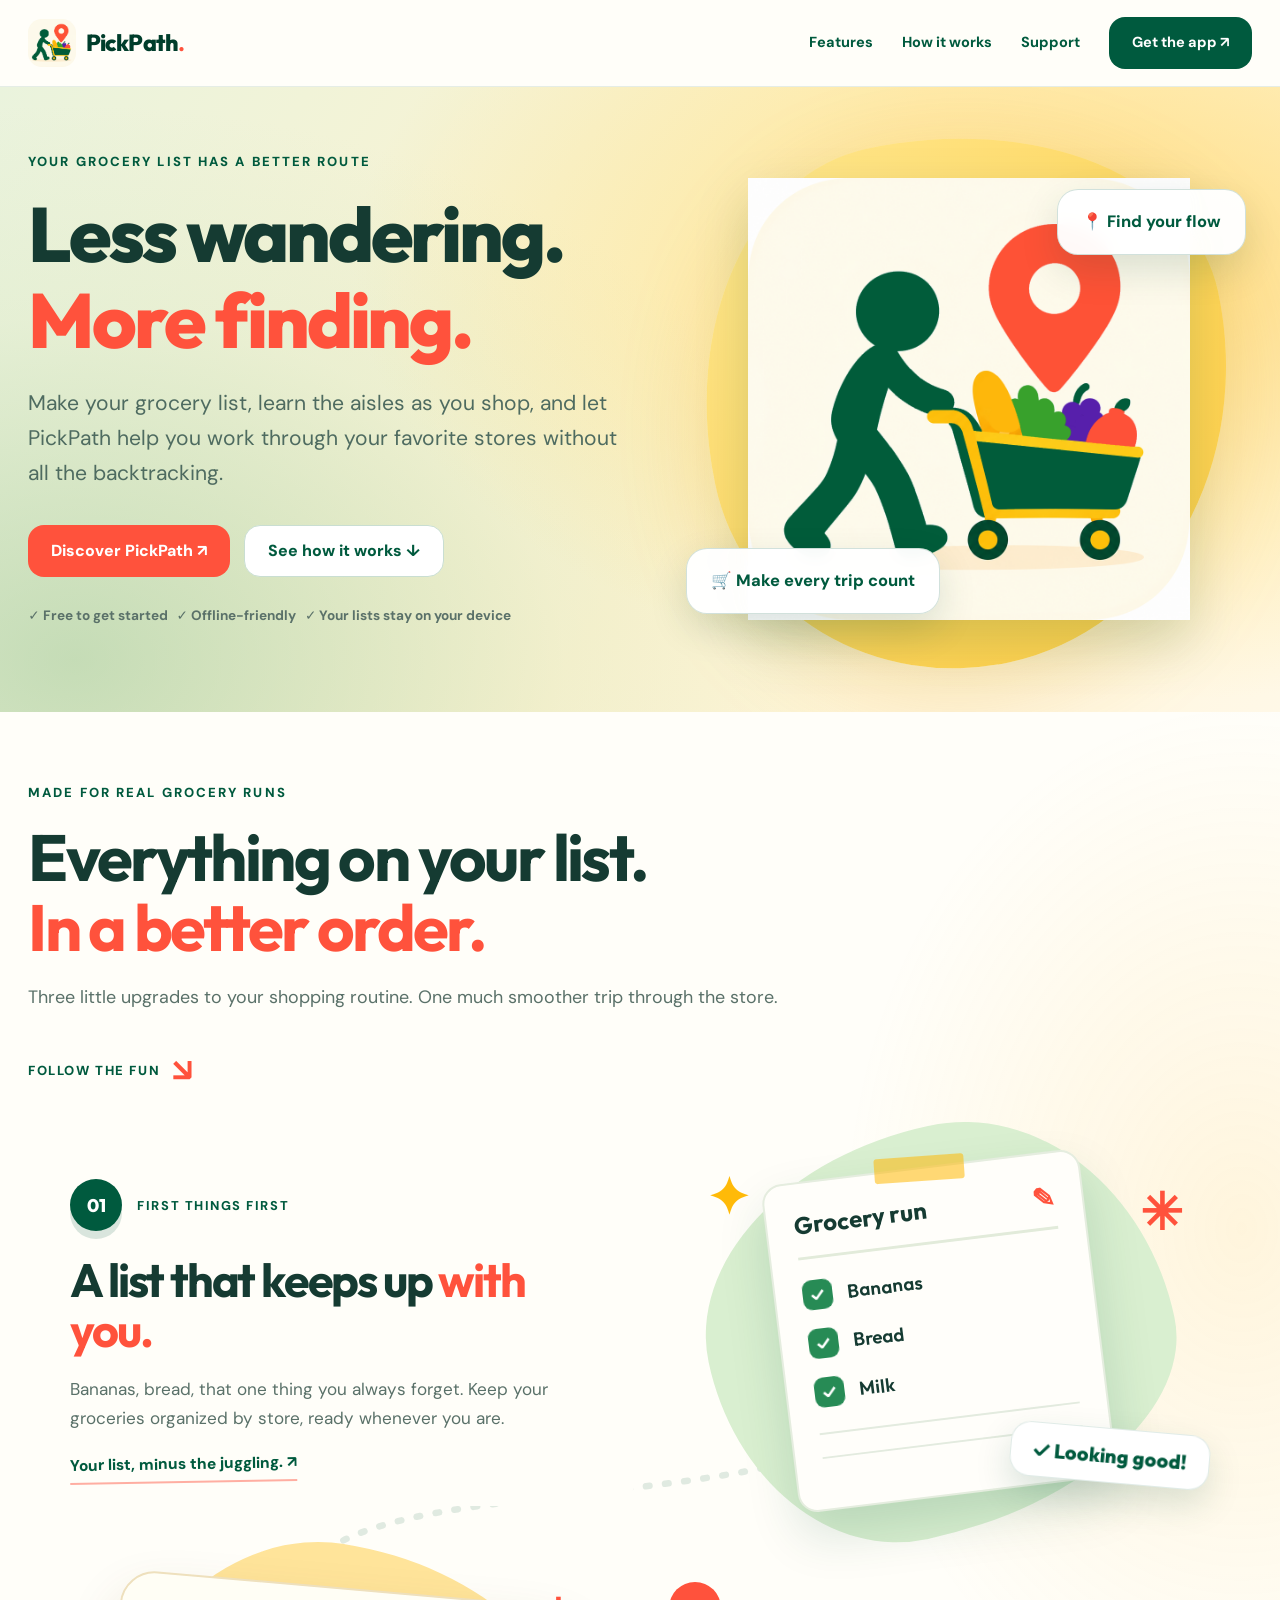
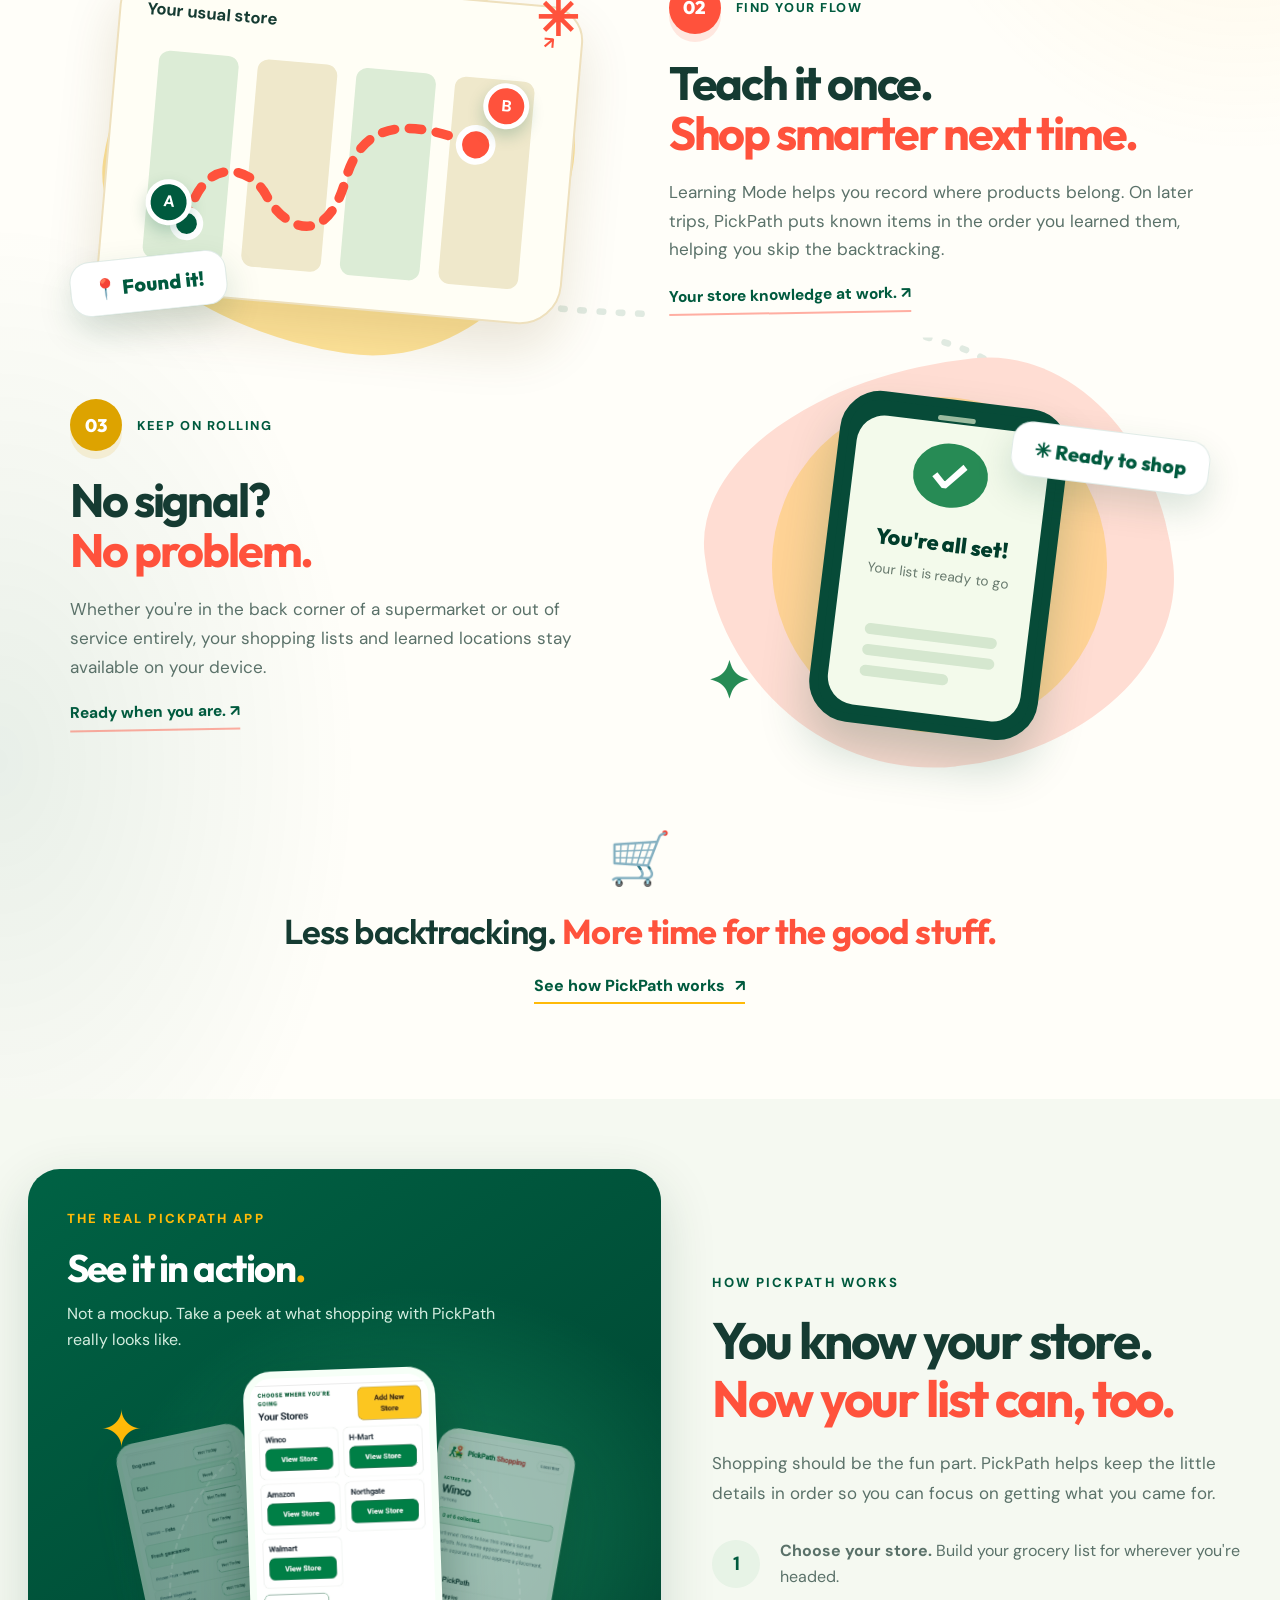
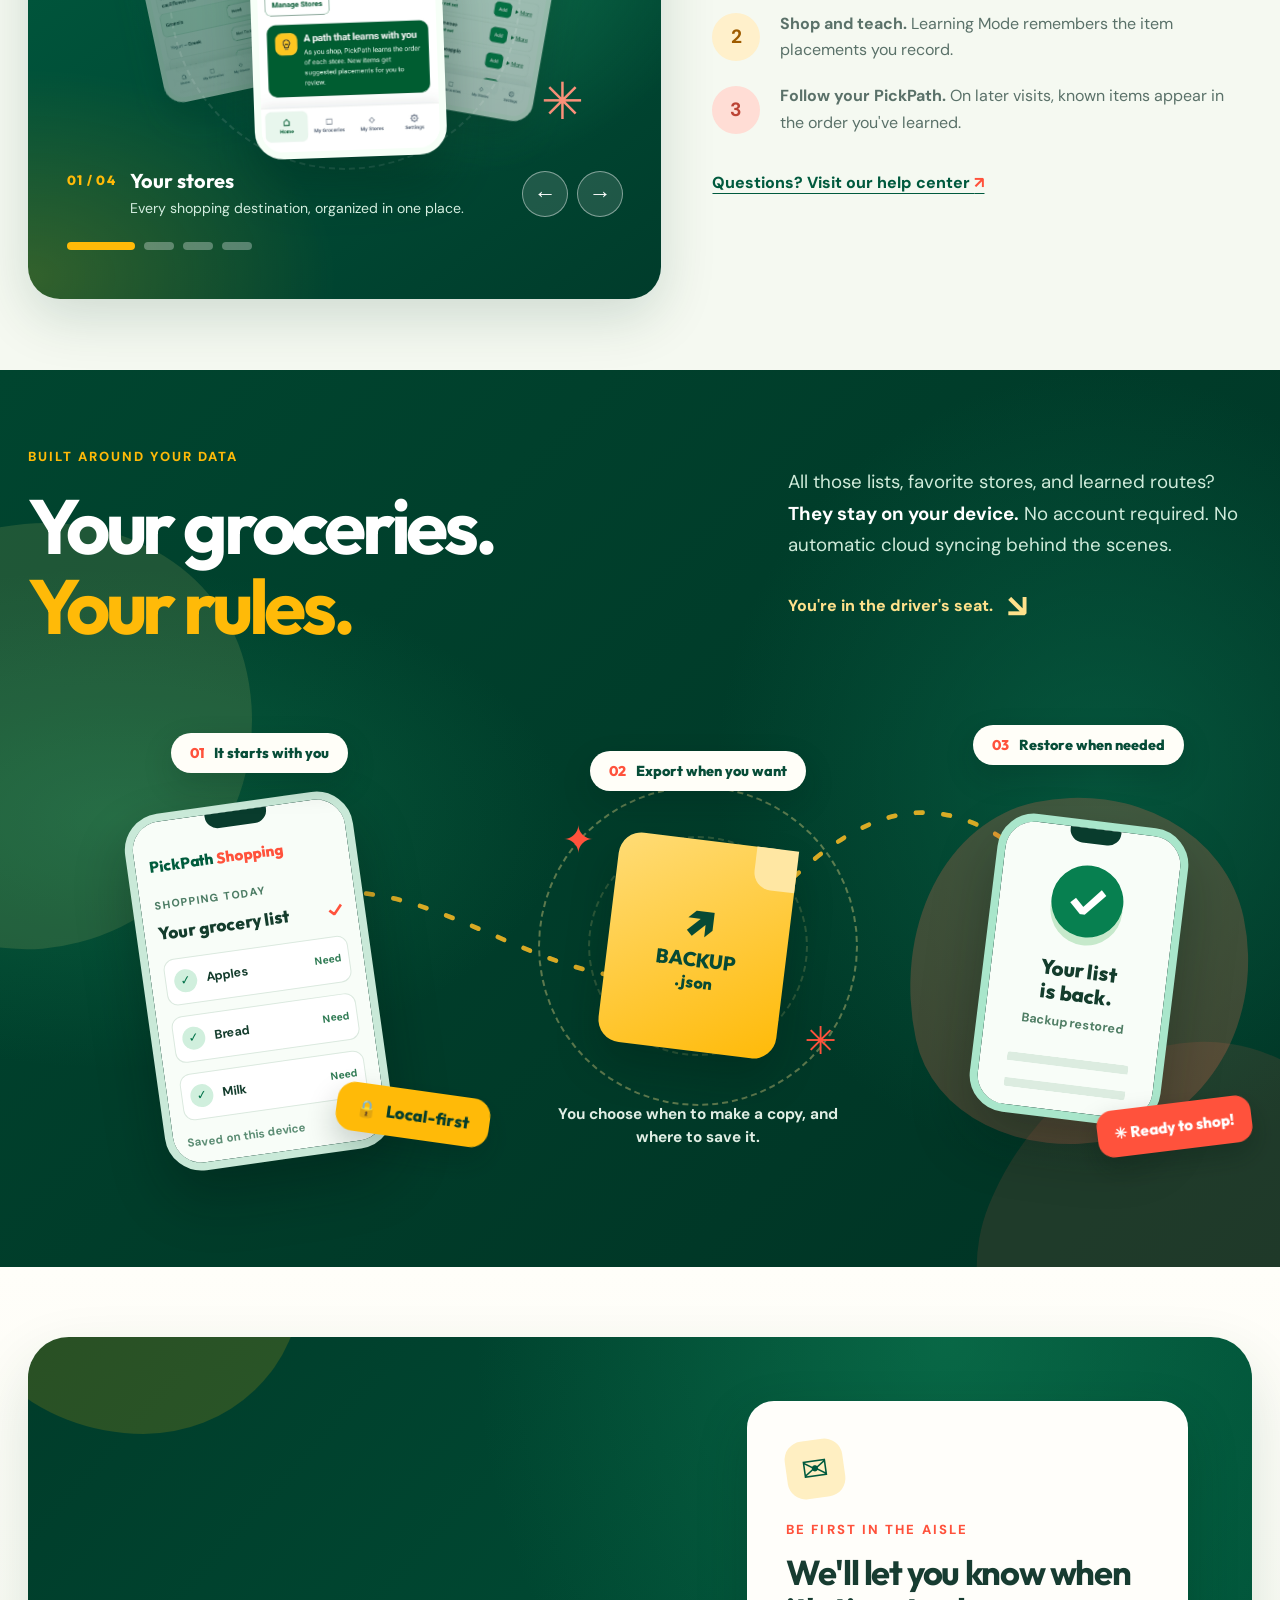
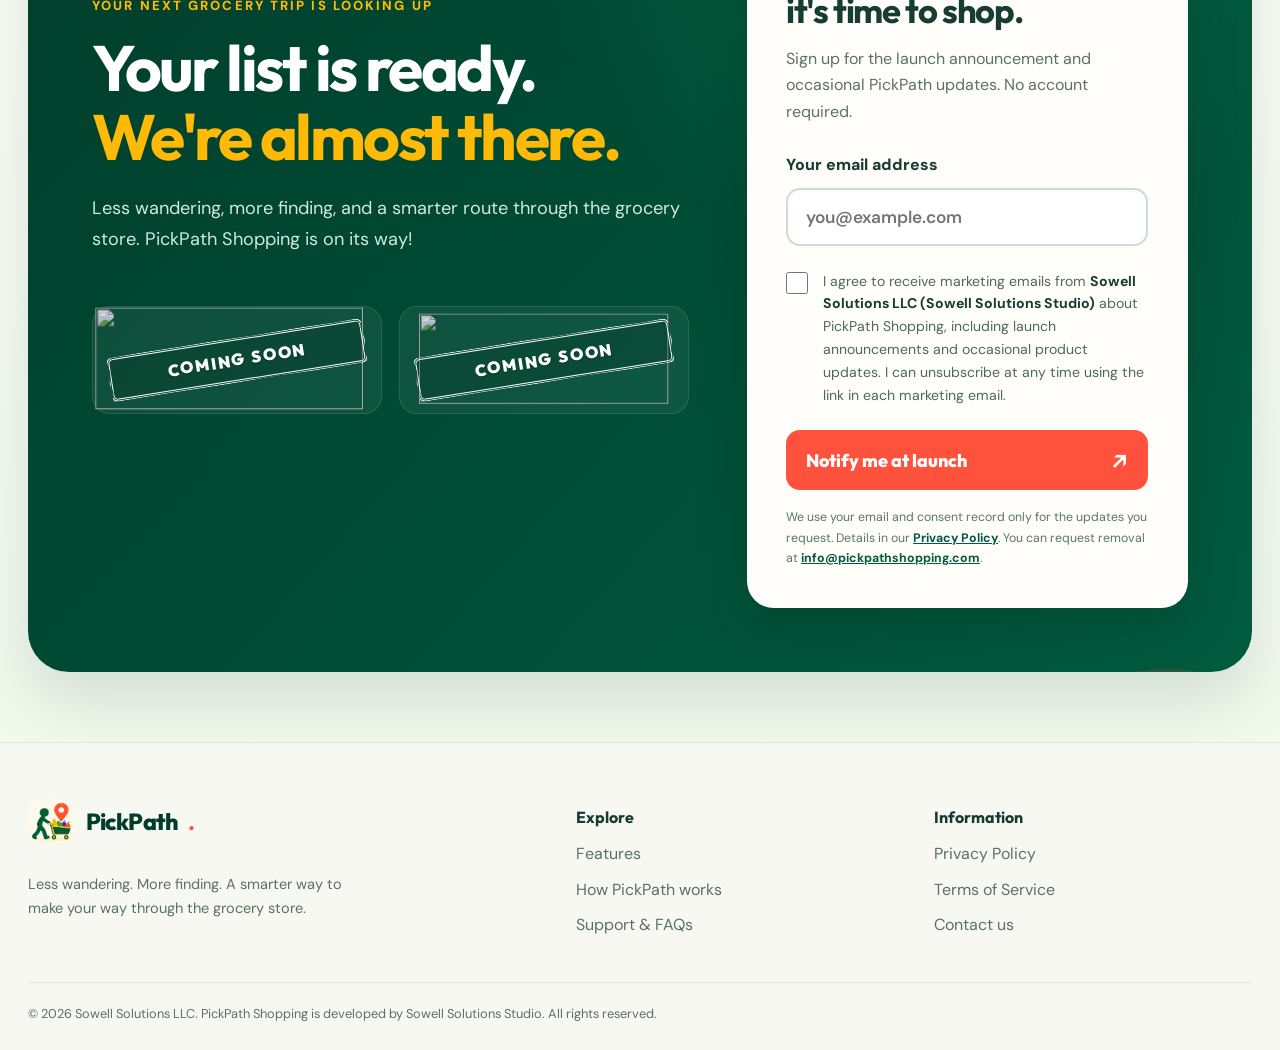
==== commit 0c4acb24: "fix: use official PickPath artwork for website logo and favicons" ====
--- a/index.html
+++ b/index.html
@@ -6,7 +6,7 @@
   function gtag(){dataLayer.push(arguments);}
   gtag('js', new Date());
 </script>
-<meta charset="utf-8"><meta name="viewport" content="width=device-width,initial-scale=1"><title>PickPath Shopping | Smarter Grocery Lists & Store Routes</title><meta name="description" content="Keep your grocery list organized by store, learn where items belong, and shop with less backtracking. Meet PickPath Shopping."><link rel="canonical" href="https://pickpathshopping.com/"><meta property="og:type" content="website"><meta property="og:site_name" content="PickPath Shopping"><meta property="og:title" content="PickPath Shopping | Smarter Grocery Lists & Store Routes"><meta property="og:description" content="Keep your grocery list organized by store, learn where items belong, and shop with less backtracking. Meet PickPath Shopping."><meta property="og:url" content="https://pickpathshopping.com/"><meta name="theme-color" content="#005a3e"><link rel="icon" href="./assets/brand.svg" type="image/svg+xml"><link rel="stylesheet" href="./styles.css"><script type="application/ld+json">{"@context":"https://schema.org","@type":"SoftwareApplication","name":"PickPath Shopping","applicationCategory":"ShoppingApplication","operatingSystem":"Android","description":"A grocery list and store-route planner that learns item placements as you shop.","isAccessibleForFree":true,"publisher":{"@type":"Organization","name":"Sowell Solutions LLC","url":"https://sowellsolutions.com/"},"url":"https://pickpathshopping.com/"}</script></head><body><a class="skip-link" href="#main">Skip to content</a><header class="site-header"><div class="shell nav"><a class="brand" href="./"><img src="assets/brand.svg" alt="" width="48" height="48"><span>PickPath<strong>.</strong></span></a><nav class="nav-links" aria-label="Main navigation"><a href="./#features">Features</a><a href="./#how-it-works">How it works</a><a href="support/">Support</a><a class="btn" href="./#download">Get the app ↗</a></nav></div></header><main id="main"><section class="hero"><div class="shell hero-grid"><div class="hero-copy"><p class="eyebrow">Your grocery list has a better route</p><h1>Less wandering.<br><em>More finding.</em></h1><p class="lead">Make your grocery list, learn the aisles as you shop, and let PickPath help you work through your favorite stores without all the backtracking.</p><div class="hero-actions"><a class="btn btn-coral" href="#download">Discover PickPath ↗</a><a class="btn btn-secondary" href="#how-it-works">See how it works ↓</a></div><p class="reassurance">✓ Free to get started &nbsp; ✓ Offline-friendly &nbsp; ✓ Your lists stay on your device</p></div><div class="hero-art" aria-label="Illustrated PickPath shopping cart and location marker"><div class="art-blob"></div><img class="hero-logo" src="assets/brand.svg" alt="PickPath shopping cart and map marker illustration" width="365" height="365"><div class="float-label label-top"><span>📍 Find your flow</span></div><div class="float-label label-bottom"><span>🛒 Make every trip count</span></div></div></div></section>
+<meta charset="utf-8"><meta name="viewport" content="width=device-width,initial-scale=1"><title>PickPath Shopping | Smarter Grocery Lists & Store Routes</title><meta name="description" content="Keep your grocery list organized by store, learn where items belong, and shop with less backtracking. Meet PickPath Shopping."><link rel="canonical" href="https://pickpathshopping.com/"><meta property="og:type" content="website"><meta property="og:site_name" content="PickPath Shopping"><meta property="og:title" content="PickPath Shopping | Smarter Grocery Lists & Store Routes"><meta property="og:description" content="Keep your grocery list organized by store, learn where items belong, and shop with less backtracking. Meet PickPath Shopping."><meta property="og:url" content="https://pickpathshopping.com/"><meta name="theme-color" content="#005a3e"><link rel="icon" href="./assets/favicon-32.png" type="image/png" sizes="32x32"><link rel="apple-touch-icon" href="./assets/apple-touch-icon.png"><link rel="stylesheet" href="./styles.css"><script type="application/ld+json">{"@context":"https://schema.org","@type":"SoftwareApplication","name":"PickPath Shopping","applicationCategory":"ShoppingApplication","operatingSystem":"Android","description":"A grocery list and store-route planner that learns item placements as you shop.","isAccessibleForFree":true,"publisher":{"@type":"Organization","name":"Sowell Solutions LLC","url":"https://sowellsolutions.com/"},"url":"https://pickpathshopping.com/"}</script></head><body><a class="skip-link" href="#main">Skip to content</a><header class="site-header"><div class="shell nav"><a class="brand" href="./"><img src="assets/brand.png" alt="" width="48" height="48"><span>PickPath<strong>.</strong></span></a><nav class="nav-links" aria-label="Main navigation"><a href="./#features">Features</a><a href="./#how-it-works">How it works</a><a href="support/">Support</a><a class="btn" href="./#download">Get the app ↗</a></nav></div></header><main id="main"><section class="hero"><div class="shell hero-grid"><div class="hero-copy"><p class="eyebrow">Your grocery list has a better route</p><h1>Less wandering.<br><em>More finding.</em></h1><p class="lead">Make your grocery list, learn the aisles as you shop, and let PickPath help you work through your favorite stores without all the backtracking.</p><div class="hero-actions"><a class="btn btn-coral" href="#download">Discover PickPath ↗</a><a class="btn btn-secondary" href="#how-it-works">See how it works ↓</a></div><p class="reassurance">✓ Free to get started &nbsp; ✓ Offline-friendly &nbsp; ✓ Your lists stay on your device</p></div><div class="hero-art" aria-label="Illustrated PickPath shopping cart and location marker"><div class="art-blob"></div><img class="hero-logo" src="assets/brand.png" alt="PickPath shopping cart and map marker illustration" width="365" height="365"><div class="float-label label-top"><span>📍 Find your flow</span></div><div class="float-label label-bottom"><span>🛒 Make every trip count</span></div></div></div></section>
 <section id="features" class="section feature-journey" aria-labelledby="feature-journey-heading">
   <div class="shell">
     <div class="journey-intro" data-journey-reveal>
@@ -276,4 +276,4 @@
       </div>
     </div>
   </div>
-</section></main><footer class="site-footer"><div class="shell"><div class="footer-grid"><div><a class="brand" href="./"><img src="assets/brand.svg" alt="" width="48" height="48">PickPath<strong>.</strong></a><p>Less wandering. More finding. A smarter way to make your way through the grocery store.</p></div><div class="footer-col"><h3>Explore</h3><a href="./#features">Features</a><a href="./#how-it-works">How PickPath works</a><a href="support/">Support &amp; FAQs</a></div><div class="footer-col"><h3>Information</h3><a href="privacy/">Privacy Policy</a><a href="terms/">Terms of Service</a><a href="contact/">Contact us</a></div></div><div class="footer-bottom">© 2026 Sowell Solutions LLC. PickPath Shopping is developed by Sowell Solutions Studio. All rights reserved.</div></div></footer><script src="scripts/feature-journey.js" defer></script><script src="scripts/showcase.js" defer></script><script src="scripts/data-story.js" defer></script><script src="scripts/launch-signup.js" defer></script></body></html>+</section></main><footer class="site-footer"><div class="shell"><div class="footer-grid"><div><a class="brand" href="./"><img src="assets/brand.png" alt="" width="48" height="48">PickPath<strong>.</strong></a><p>Less wandering. More finding. A smarter way to make your way through the grocery store.</p></div><div class="footer-col"><h3>Explore</h3><a href="./#features">Features</a><a href="./#how-it-works">How PickPath works</a><a href="support/">Support &amp; FAQs</a></div><div class="footer-col"><h3>Information</h3><a href="privacy/">Privacy Policy</a><a href="terms/">Terms of Service</a><a href="contact/">Contact us</a></div></div><div class="footer-bottom">© 2026 Sowell Solutions LLC. PickPath Shopping is developed by Sowell Solutions Studio. All rights reserved.</div></div></footer><script src="scripts/feature-journey.js" defer></script><script src="scripts/showcase.js" defer></script><script src="scripts/data-story.js" defer></script><script src="scripts/launch-signup.js" defer></script></body></html>
